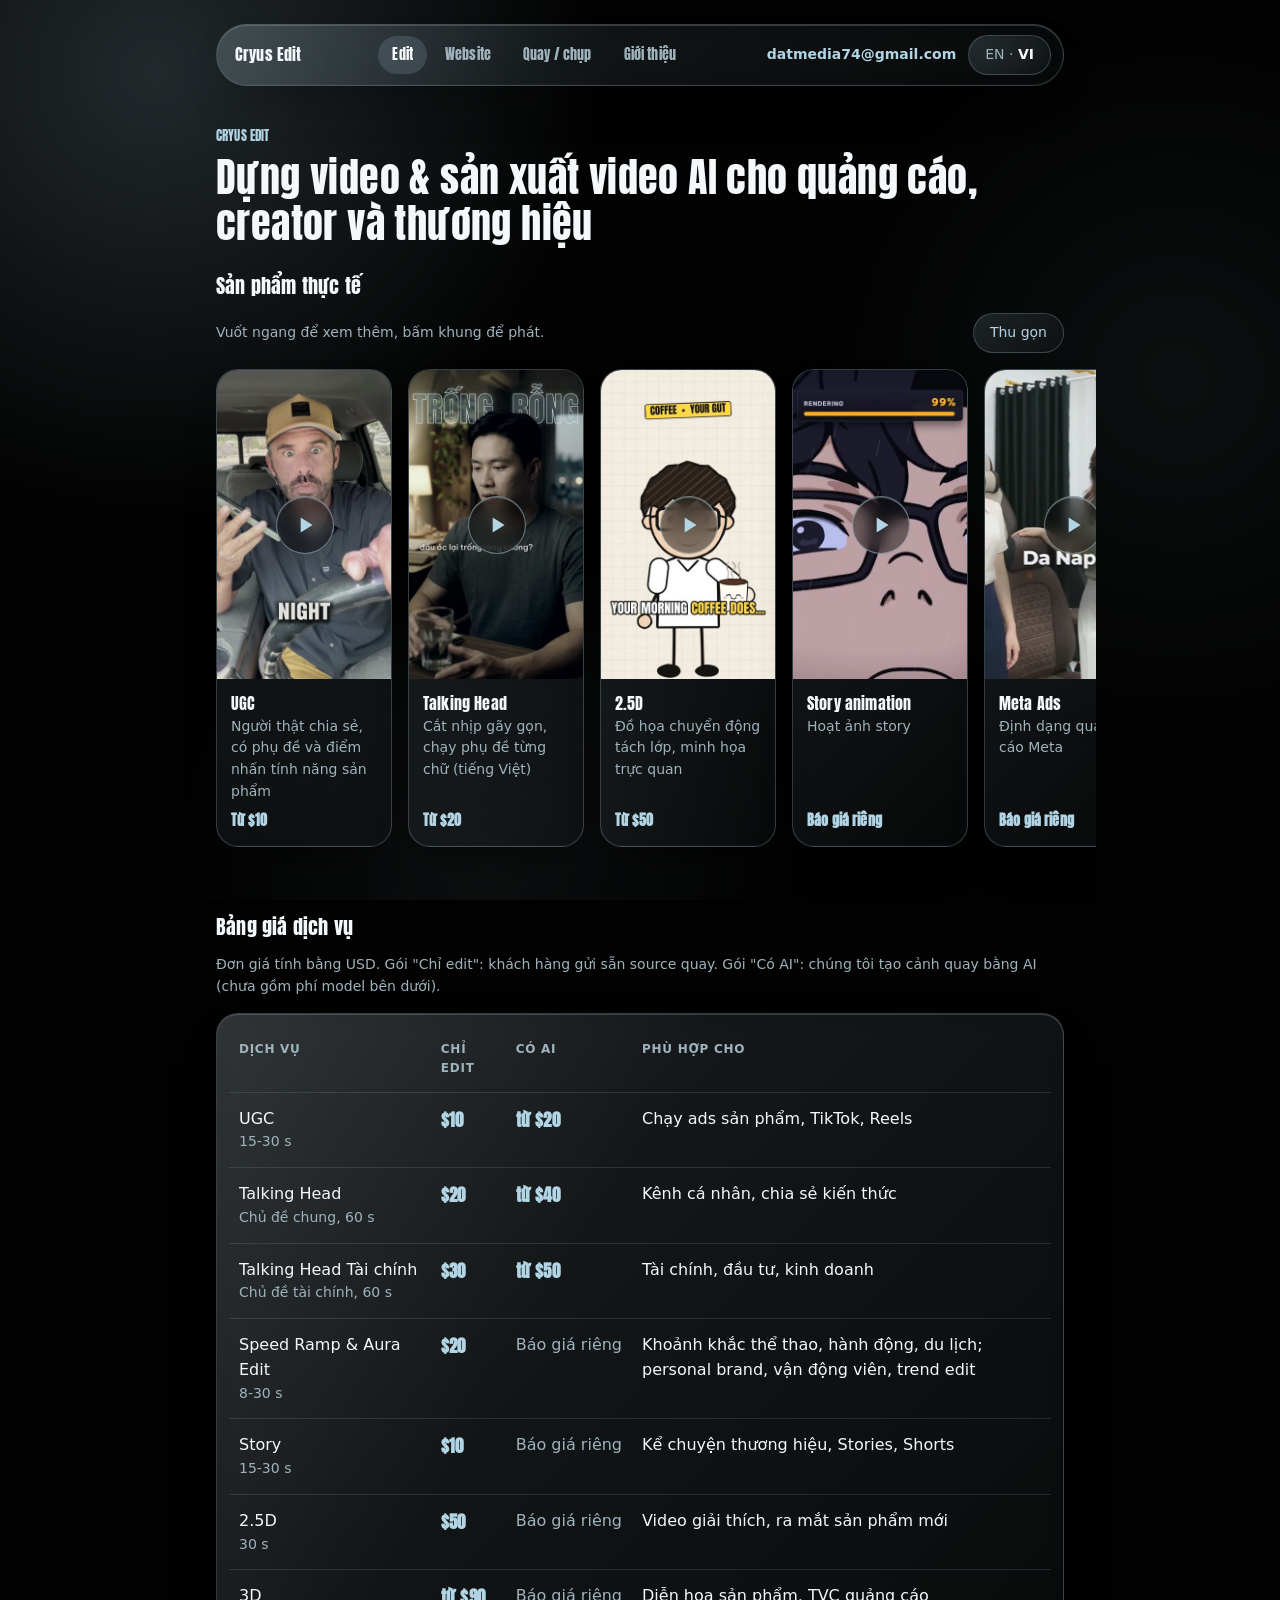
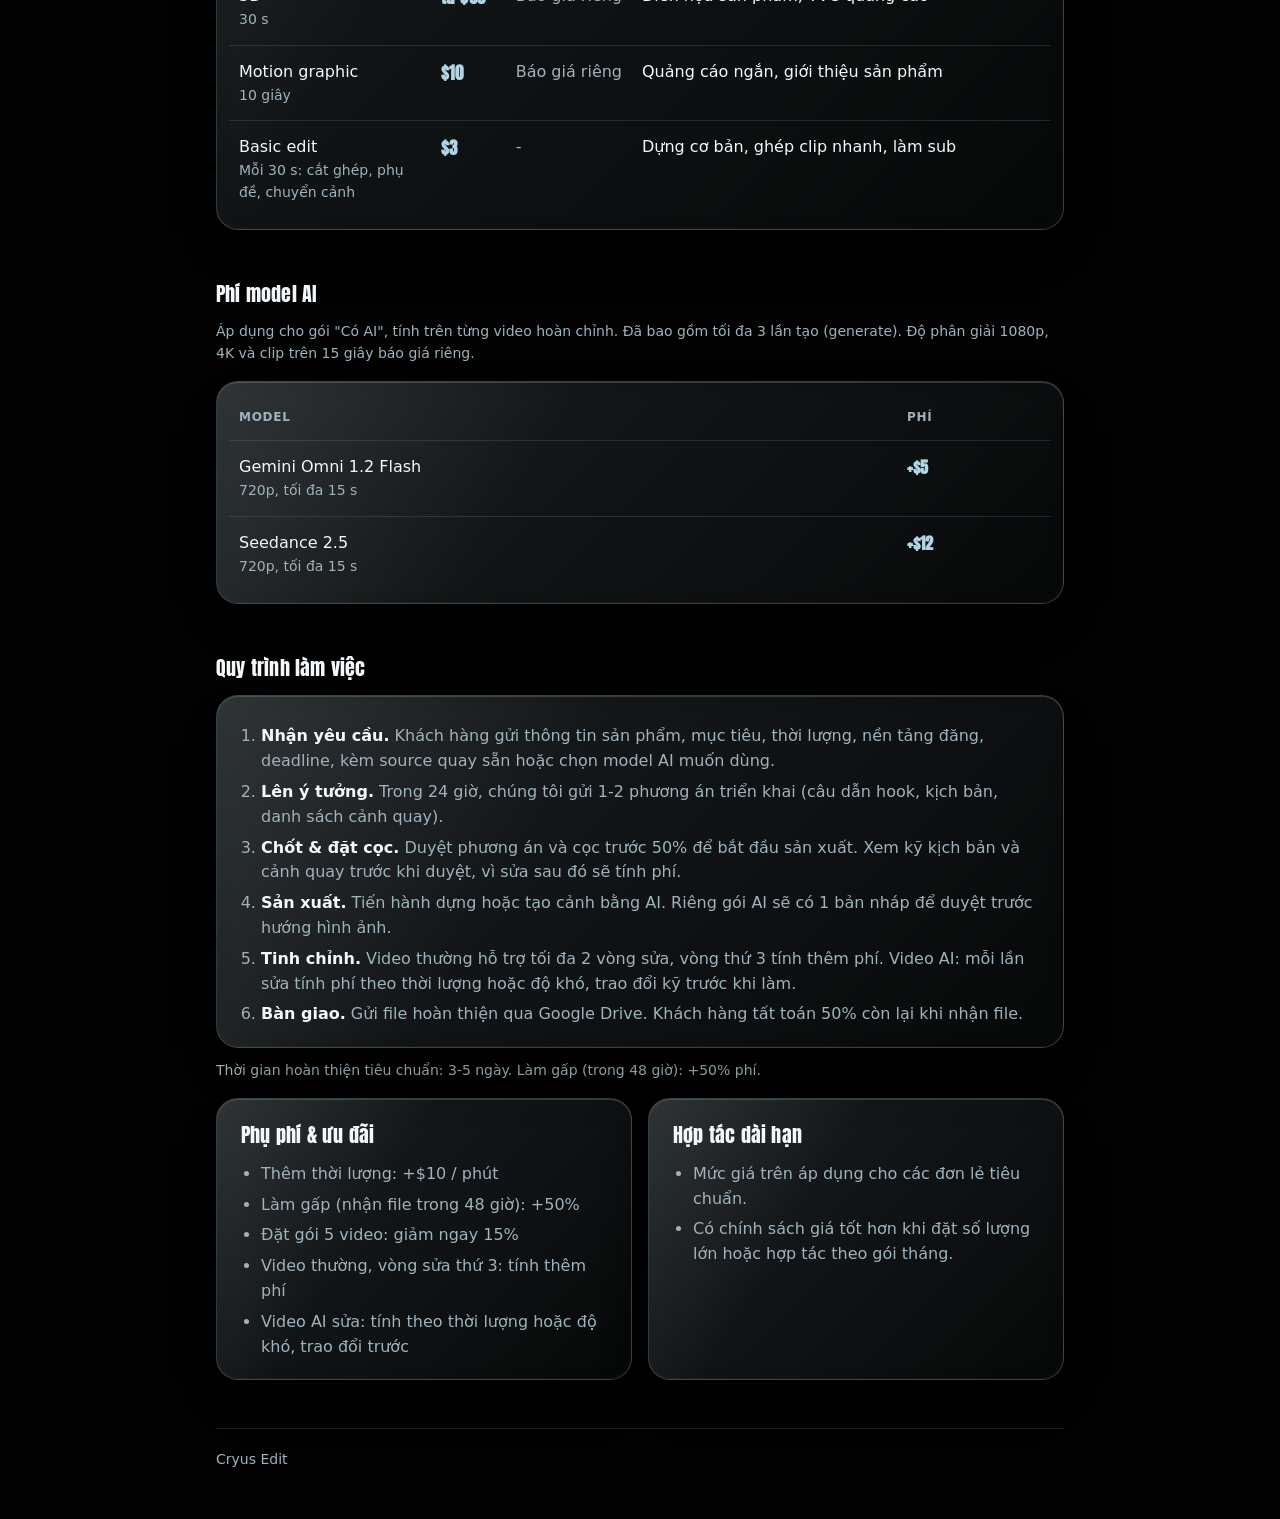
==== vi/index.html @ bf5ee1ae "Share styles and script between pages; drop dead CSS; return focus after the player closes; update R" ====
<!doctype html>
<html lang="vi">
<head>
<meta charset="utf-8">
<meta name="viewport" content="width=device-width, initial-scale=1">
<title>Cryus Edit</title>
<meta name="description" content="Dịch vụ edit video, website và quay/chụp: mẫu, bảng giá (USD) và quy trình.">
<meta property="og:title" content="Cryus Edit">
<meta property="og:description" content="Dịch vụ edit video, website và quay/chụp: mẫu, bảng giá (USD) và quy trình.">
<meta property="og:type" content="website">
<meta property="og:locale" content="vi_VN">
<meta property="og:url" content="https://cyrus5x89.github.io/store-cryus.click/vi/">
<meta property="og:image" content="https://cyrus5x89.github.io/store-cryus.click/images/og-preview.jpg">
<meta property="og:image:width" content="1200">
<meta property="og:image:height" content="630">
<meta name="twitter:card" content="summary_large_image">
<link rel="preconnect" href="https://fonts.googleapis.com">
<link rel="preconnect" href="https://fonts.gstatic.com" crossorigin>
<link href="https://fonts.googleapis.com/css2?family=Anton&display=swap" rel="stylesheet">
<link rel="stylesheet" href="../site.css">
</head>
<body>
<main>
  <div class="glass topbar">
    <a class="brand" href="#edit">Cryus Edit</a>
    <nav class="nav" aria-label="Dịch vụ">
      <a href="#edit" class="current">Edit</a>
      <a href="#website">Website</a>
      <a href="#shoot">Quay / chụp</a>
      <a href="#about">Giới thiệu</a>
    </nav>
    <div class="tools">
      <a class="mail" href="mailto:datmedia74@gmail.com">datmedia74@gmail.com</a>
      <nav class="lang" aria-label="Ngôn ngữ"><a href="../">EN</a> · <strong>VI</strong></nav>
    </div>
  </div>

  <header>
    <p class="eyebrow">Cryus Edit</p>
    <h1>Dựng video &amp; sản xuất video AI cho quảng cáo, creator và thương hiệu</h1>
  </header>

  <section id="edit" class="page active">
    <h2>Sản phẩm thực tế</h2>
    <div class="samples-bar">
      <p class="note">Vuốt ngang để xem thêm, bấm khung để phát.</p>
      <button class="toggle" type="button" aria-expanded="true" aria-controls="samples" data-show="Mở rộng" data-hide="Thu gọn">Thu gọn</button>
    </div>
    <div id="samples" class="demos">
      <figure class="glass">
        <div class="frame lite" data-id="1p9pjjGPeXxyqA8S3aKXoraft8uNAAS96" role="button" tabindex="0" aria-label="Xem mẫu UGC" style="--poster: url(../posters/ugc.jpg)"></div>
        <figcaption><strong>UGC</strong><span>Người thật chia sẻ, có phụ đề và điểm nhấn tính năng sản phẩm</span><em>Từ $10</em></figcaption>
      </figure>
      <figure class="glass">
        <div class="frame lite" data-id="1J3FIUL8aNveXHi1twIa9HFQ4Rhoi6mRR" role="button" tabindex="0" aria-label="Xem mẫu Talking Head" style="--poster: url(../posters/talking-head.jpg)"></div>
        <figcaption><strong>Talking Head</strong><span>Cắt nhịp gãy gọn, chạy phụ đề từng chữ (tiếng Việt)</span><em>Từ $20</em></figcaption>
      </figure>
      <figure class="glass">
        <div class="frame lite" data-id="1OXOwCn41_zzfOne5k1NEwhC5j-mdf4Fe" role="button" tabindex="0" aria-label="Xem mẫu 2.5D" style="--poster: url(../posters/2-5d.jpg)"></div>
        <figcaption><strong>2.5D</strong><span>Đồ họa chuyển động tách lớp, minh họa trực quan</span><em>Từ $50</em></figcaption>
      </figure>
      <figure class="glass">
        <a class="frame lite" href="https://drive.google.com/file/d/1ZDlUkHjY2deSe7CjZ_yTsZkhxEV7LFqw/view" target="_blank" rel="noopener" aria-label="Mở story animation trên Google Drive" style="--poster: url(../posters/story-animation.jpg); --fit: contain"></a>
        <figcaption><strong>Story animation</strong><span>Hoạt ảnh story</span><em>Báo giá riêng</em></figcaption>
      </figure>
      <figure class="glass">
        <div class="frame lite" data-id="1ChYAYzRmGsgafRvuCCMm8z8-V-Dq0fQ4" role="button" tabindex="0" aria-label="Xem mẫu Meta Ads" style="--poster: url(../posters/meta-ads.jpg)"></div>
        <figcaption><strong>Meta Ads</strong><span>Định dạng quảng cáo Meta</span><em>Báo giá riêng</em></figcaption>
      </figure>
      <figure class="glass">
        <div class="frame lite" data-id="1Dmc73qUovKvxWZnsee2c2e-Tgw_4gIPB" role="button" tabindex="0" aria-label="Xem mẫu TikTok Ads" style="--poster: url(../posters/tiktok-ads.jpg)"></div>
        <figcaption><strong>TikTok Ads</strong><span>Định dạng quảng cáo TikTok</span><em>Báo giá riêng</em></figcaption>
      </figure>
      <figure class="glass">
        <div class="frame lite" data-id="1_vcpfGdxhUAM4mWTvZEfxN376J46DKhQ" role="button" tabindex="0" aria-label="Xem mẫu Video AI" style="--poster: url(../posters/video-ai.jpg)"></div>
        <figcaption><strong>Video AI</strong><span>Video do AI tạo</span><em>Báo giá riêng</em></figcaption>
      </figure>
      <figure class="glass">
        <div class="frame lite" data-id="1BuWizvljoYq9TpTMN3lXQ958Pi2RWB16" role="button" tabindex="0" aria-label="Xem mẫu ASRM" style="--poster: url(../posters/asrm.jpg)"></div>
        <figcaption><strong>ASRM</strong><span>Video mẫu</span><em>Báo giá riêng</em></figcaption>
      </figure>
      <figure class="glass">
        <div class="frame lite" data-id="1CV-J16uWAyp7_Tw1kbD-FGR_nJsXSlUb" role="button" tabindex="0" aria-label="Xem mẫu UGC quốc tế" style="--poster: url(../posters/ugc-international.jpg)"></div>
        <figcaption><strong>UGC quốc tế</strong><span>Creator nói tiếng Anh</span><em>Báo giá riêng</em></figcaption>
      </figure>
    </div>

    <h2>Bảng giá dịch vụ</h2>
    <p class="note">Đơn giá tính bằng USD. Gói "Chỉ edit": khách hàng gửi sẵn source quay. Gói "Có AI": chúng tôi tạo cảnh quay bằng AI (chưa gồm phí model bên dưới).</p>
    <div class="glass table-wrap">
      <table>
        <thead>
          <tr><th>Dịch vụ</th><th>Chỉ edit</th><th>Có AI</th><th>Phù hợp cho</th></tr>
        </thead>
        <tbody>
          <tr><td>UGC<small>15-30 s</small></td><td class="price">$10</td><td class="price">từ $20</td><td>Chạy ads sản phẩm, TikTok, Reels</td></tr>
          <tr><td>Talking Head<small>Chủ đề chung, 60 s</small></td><td class="price">$20</td><td class="price">từ $40</td><td>Kênh cá nhân, chia sẻ kiến thức</td></tr>
          <tr><td>Talking Head Tài chính<small>Chủ đề tài chính, 60 s</small></td><td class="price">$30</td><td class="price">từ $50</td><td>Tài chính, đầu tư, kinh doanh</td></tr>
          <tr><td>Speed Ramp &amp; Aura Edit<small>8-30 s</small></td><td class="price">$20</td><td class="na">Báo giá riêng</td><td>Khoảnh khắc thể thao, hành động, du lịch; personal brand, vận động viên, trend edit</td></tr>
          <tr><td>Story<small>15-30 s</small></td><td class="price">$10</td><td class="na">Báo giá riêng</td><td>Kể chuyện thương hiệu, Stories, Shorts</td></tr>
          <tr><td>2.5D<small>30 s</small></td><td class="price">$50</td><td class="na">Báo giá riêng</td><td>Video giải thích, ra mắt sản phẩm mới</td></tr>
          <tr><td>3D<small>30 s</small></td><td class="price">từ $90</td><td class="na">Báo giá riêng</td><td>Diễn họa sản phẩm, TVC quảng cáo</td></tr>
          <tr><td>Motion graphic<small>10 giây</small></td><td class="price">$10</td><td class="na">Báo giá riêng</td><td>Quảng cáo ngắn, giới thiệu sản phẩm</td></tr>
          <tr><td>Basic edit<small>Mỗi 30 s: cắt ghép, phụ đề, chuyển cảnh</small></td><td class="price">$3</td><td class="na">-</td><td>Dựng cơ bản, ghép clip nhanh, làm sub</td></tr>
        </tbody>
      </table>
    </div>

    <h2>Phí model AI</h2>
    <p class="note">Áp dụng cho gói "Có AI", tính trên từng video hoàn chỉnh. Đã bao gồm tối đa 3 lần tạo (generate). Độ phân giải 1080p, 4K và clip trên 15 giây báo giá riêng.</p>
    <div class="glass table-wrap">
      <table class="fee">
        <thead>
          <tr><th>Model</th><th>Phí</th></tr>
        </thead>
        <tbody>
          <tr><td>Gemini Omni 1.2 Flash<small>720p, tối đa 15 s</small></td><td class="price">+$5</td></tr>
          <tr><td>Seedance 2.5<small>720p, tối đa 15 s</small></td><td class="price">+$12</td></tr>
        </tbody>
      </table>
    </div>

    <h2>Quy trình làm việc</h2>
    <div class="glass panel">
      <ol>
        <li><strong>Nhận yêu cầu.</strong> Khách hàng gửi thông tin sản phẩm, mục tiêu, thời lượng, nền tảng đăng, deadline, kèm source quay sẵn hoặc chọn model AI muốn dùng.</li>
        <li><strong>Lên ý tưởng.</strong> Trong 24 giờ, chúng tôi gửi 1-2 phương án triển khai (câu dẫn hook, kịch bản, danh sách cảnh quay).</li>
        <li><strong>Chốt &amp; đặt cọc.</strong> Duyệt phương án và cọc trước 50% để bắt đầu sản xuất. Xem kỹ kịch bản và cảnh quay trước khi duyệt, vì sửa sau đó sẽ tính phí.</li>
        <li><strong>Sản xuất.</strong> Tiến hành dựng hoặc tạo cảnh bằng AI. Riêng gói AI sẽ có 1 bản nháp để duyệt trước hướng hình ảnh.</li>
        <li><strong>Tinh chỉnh.</strong> Video thường hỗ trợ tối đa 2 vòng sửa, vòng thứ 3 tính thêm phí. Video AI: mỗi lần sửa tính phí theo thời lượng hoặc độ khó, trao đổi kỹ trước khi làm.</li>
        <li><strong>Bàn giao.</strong> Gửi file hoàn thiện qua Google Drive. Khách hàng tất toán 50% còn lại khi nhận file.</li>
      </ol>
    </div>
    <p class="note" style="margin-top:12px">Thời gian hoàn thiện tiêu chuẩn: 3-5 ngày. Làm gấp (trong 48 giờ): +50% phí.</p>

    <div class="cols">
      <section class="glass panel">
        <h2>Phụ phí &amp; ưu đãi</h2>
        <ul>
          <li>Thêm thời lượng: +$10 / phút</li>
          <li>Làm gấp (nhận file trong 48 giờ): +50%</li>
          <li>Đặt gói 5 video: giảm ngay 15%</li>
          <li>Video thường, vòng sửa thứ 3: tính thêm phí</li>
          <li>Video AI sửa: tính theo thời lượng hoặc độ khó, trao đổi trước</li>
        </ul>
      </section>
      <section class="glass panel">
        <h2>Hợp tác dài hạn</h2>
        <ul>
          <li>Mức giá trên áp dụng cho các đơn lẻ tiêu chuẩn.</li>
          <li>Có chính sách giá tốt hơn khi đặt số lượng lớn hoặc hợp tác theo gói tháng.</li>
        </ul>
      </section>
    </div>
  </section>

  <section id="website" class="page">
    <h2>Website</h2>
    <div class="glass panel">
      <p class="soon"><strong>Sắp có.</strong> Chưa có mẫu để xem. Gửi email để trao đổi về nhu cầu website của bạn.</p>
    </div>
  </section>

  <section id="shoot" class="page">
    <h2>Quay / chụp</h2>
    <div class="glass panel">
      <p class="soon"><strong>Sắp có.</strong> Chưa có mẫu để xem. Gửi email để trao đổi về buổi quay hoặc chụp của bạn.</p>
    </div>
  </section>

  <section id="about" class="page">
    <h2>Giới thiệu</h2>
    <div class="glass panel">
      <p class="about-text">Tôi dựng video từ năm 2019, đi lên từ những dự án nhỏ lẻ. Sau 7 năm làm nghề, tôi rèn được cảm giác nhịp dựng: biết chỗ nào cần nhấn, chỗ nào nên chừa khoảng nghỉ.</p>
      <p class="about-text">Mỗi video ngắn tôi làm đều có mạch giữ người xem từ đầu đến cuối: mở bằng hook đủ mạnh, chọn góc máy và transition mượt, rồi dẫn tự nhiên tới CTA ở cuối clip.</p>
    </div>
  </section>

  <footer>Cryus Edit</footer>
</main>
<script src="../site.js"></script>
</body>
</html>
---- site.css ----
/* Theme: Onyx #020202 + Candy Blue #B2D5E5, liquid glass surfaces */
  :root {
    --grid: 48px;
    --display: "Anton", Impact, "Arial Narrow", sans-serif;
    --bg: #020202;
    --fg: #f4f8fa;
    --muted: #9fb3bd;
    --accent: #B2D5E5;
    --accent-text: #B2D5E5;
    --accent-ink: #020202;
    --surface: linear-gradient(135deg, rgba(178, 213, 229, .14), rgba(178, 213, 229, .03));
    --glass-border: rgba(178, 213, 229, .24);
    --line: rgba(178, 213, 229, .14);
    --glow: rgba(178, 213, 229, .34);
    --glow-soft: rgba(178, 213, 229, .12);
    --shadow: 0 24px 48px -24px rgba(0, 0, 0, .7);
    --sheen: rgba(255, 255, 255, .16);
  }

  * { box-sizing: border-box; }
  html { -webkit-text-size-adjust: 100%; }
  body { margin: 0; min-height: 100vh; background: var(--bg); color: var(--fg); font: 16px/1.55 system-ui, -apple-system, "Segoe UI", sans-serif; overflow-x: hidden; }
  body::before {
    content: ""; position: fixed; inset: 0; z-index: -1; pointer-events: none;
    background:
      radial-gradient(60vw 60vw at 12% 8%, var(--glow), transparent 60%),
      radial-gradient(50vw 50vw at 92% 42%, var(--glow-soft), transparent 62%),
      radial-gradient(44vw 44vw at 38% 96%, var(--glow-soft), transparent 62%);
    opacity: .55;
  }
  main { max-width: 880px; margin: 0 auto; padding: 24px 16px var(--grid); }

  /* One service per page: JS shows the section matching the menu hash */
  .page { display: none; }
  .page.active { display: block; }

  /* Liquid glass surface */
  .glass {
    position: relative; isolation: isolate;
    background: var(--surface);
    backdrop-filter: blur(22px) saturate(170%);
    -webkit-backdrop-filter: blur(22px) saturate(170%);
    border: 1px solid var(--glass-border);
    border-radius: 22px;
    box-shadow: inset 0 1px 0 var(--sheen), inset 0 -1px 0 rgba(255, 255, 255, .03), var(--shadow);
    overflow: hidden;
  }
  .glass::before {
    content: ""; position: absolute; inset: 0; z-index: -1; border-radius: inherit; pointer-events: none;
    background: linear-gradient(120deg, var(--sheen), transparent 38%);
    opacity: .6;
  }

  /* Top menu */
  .topbar { position: sticky; top: 12px; z-index: 20; display: flex; flex-wrap: wrap; align-items: center; justify-content: space-between; gap: 10px 16px; padding: 10px 12px 10px 18px; margin: 0 0 40px; border-radius: 999px; }
  .brand { font-weight: 700; letter-spacing: -.01em; color: var(--fg); text-decoration: none; }
  .nav { display: flex; flex-wrap: wrap; gap: 4px; }
  .nav a { color: var(--muted); text-decoration: none; font-size: 14px; padding: 8px 14px; border-radius: 999px; transition: background .2s ease, color .2s ease; }
  .nav a:hover, .nav a:focus-visible, .nav a.current { color: var(--fg); background: rgba(178, 213, 229, .16); }
  .tools { display: flex; align-items: center; gap: 12px; }
  .mail { font-size: 14px; color: var(--accent-text); text-decoration: none; font-weight: 600; }
  .lang { display: inline-block; font-size: 14px; color: var(--muted); padding: 8px 16px; border: 1px solid var(--glass-border); border-radius: 999px; background: var(--surface); backdrop-filter: blur(14px); -webkit-backdrop-filter: blur(14px); }
  .lang a { color: var(--muted); text-decoration: none; }
  .lang strong { color: var(--fg); }
  .eyebrow { margin: 0 0 8px; color: var(--accent-text); font-size: 13px; font-weight: 600; letter-spacing: .08em; text-transform: uppercase; }
  h1 { font-size: clamp(28px, 5vw, 40px); line-height: 1.15; margin: 0 0 12px; letter-spacing: -.01em; }
  h2 { font-size: 20px; margin: var(--grid) 0 12px; }
  .page > h2:first-child { margin-top: 24px; }
  .lead { color: var(--muted); margin: 0; max-width: 60ch; }
  .note { color: var(--muted); font-size: 14px; margin: 0 0 16px; }
  a { color: var(--accent-text); }
  h1, h2, .brand, .nav a, .eyebrow, td.price, figcaption strong, figcaption em { font-family: var(--display); font-weight: 400; letter-spacing: .01em; }

  /* Samples: a sideways strip that scrolls with touch on phones and two-finger trackpad on macOS */
  .demos { display: flex; gap: 16px; overflow-x: auto; scroll-snap-type: x mandatory; overscroll-behavior-x: contain; -webkit-overflow-scrolling: touch; scrollbar-width: none; margin: -12px -32px -40px; padding: 16px 32px 56px; scroll-padding-inline: 32px; }
  .demos > figure { flex: 0 0 176px; scroll-snap-align: start; backdrop-filter: none; -webkit-backdrop-filter: none; }
  .demos::-webkit-scrollbar { display: none; }
  .samples-bar { display: flex; flex-wrap: wrap; align-items: center; justify-content: space-between; gap: 8px 12px; margin: 0 0 12px; }
  .samples-bar .note { margin: 0; }
  .toggle { font: inherit; font-size: 14px; color: var(--accent-text); background: var(--surface); border: 1px solid var(--glass-border); border-radius: 999px; padding: 8px 16px; cursor: pointer; backdrop-filter: blur(14px); -webkit-backdrop-filter: blur(14px); }
  .toggle:hover, .toggle:focus-visible { border-color: var(--accent); }
  [hidden] { display: none !important; }
  figure { margin: 0; display: flex; flex-direction: column; transition: transform .25s ease; }
  @media (hover: hover) { figure:hover { transform: translateY(-3px); } }
  .frame { position: relative; aspect-ratio: 9 / 16; background: #000; }
  .frame.lite { cursor: pointer; background: #000 var(--poster) center / var(--fit, cover) no-repeat; }
  .frame.lite::after {
    content: ""; position: absolute; left: 50%; top: 50%; width: 56px; height: 56px; margin: -28px 0 0 -28px;
    border-radius: 50%; background: rgba(2, 2, 2, .42) url("data:image/svg+xml,%3Csvg xmlns='http://www.w3.org/2000/svg' viewBox='0 0 24 24'%3E%3Cpath fill='%23B2D5E5' d='M8 5v14l11-7z'/%3E%3C/svg%3E") no-repeat center / 26px;
    border: 1px solid rgba(178, 213, 229, .5); box-shadow: inset 0 1px 0 rgba(255, 255, 255, .25);
    backdrop-filter: blur(8px); -webkit-backdrop-filter: blur(8px);
  }
  .frame.lite:hover::after, .frame.lite:focus-visible::after { background-color: rgba(2, 2, 2, .65); }
  .lightbox { position: fixed; inset: 0; z-index: 50; display: grid; place-items: center; padding: 16px; background: rgba(2, 2, 2, .9); }
  .lightbox-frame { position: relative; height: min(82vh, (100vw - 32px) * 16 / 9); aspect-ratio: 9 / 16; background: #000; border-radius: 18px; overflow: hidden; }
  .lightbox-frame iframe { position: absolute; inset: 0; width: 100%; height: 100%; border: 0; }
  .lightbox-close { position: absolute; top: 16px; right: 16px; width: 44px; height: 44px; border-radius: 50%; border: 1px solid var(--glass-border); background: var(--surface); color: var(--fg); font: inherit; font-size: 26px; line-height: 1; cursor: pointer; }
  figcaption { flex: 1; display: flex; flex-direction: column; padding: 12px 14px 14px; }
  figcaption strong { display: block; font-size: 16px; }
  figcaption span { display: block; color: var(--muted); font-size: 14px; }
  figcaption em { margin-top: auto; padding-top: 8px; font-style: normal; font-weight: 600; font-size: 14px; color: var(--accent-text); }

  .table-wrap { padding: 12px; overflow-x: auto; scrollbar-width: none; }
  .table-wrap::-webkit-scrollbar { display: none; }
  table { width: 100%; border-collapse: collapse; }
  th, td { text-align: left; padding: 14px 10px; border-bottom: 1px solid var(--line); vertical-align: top; }
  tr:last-child td { border-bottom: 0; }
  th { font-size: 12px; text-transform: uppercase; letter-spacing: .06em; color: var(--muted); font-weight: 600; }
  td.price { white-space: nowrap; font-weight: 700; font-size: 17px; color: var(--accent-text); }
  td small { display: block; color: var(--muted); font-weight: 400; font-size: 14px; }
  td.na { color: var(--muted); white-space: nowrap; }
  tr:hover td { background: rgba(178, 213, 229, .06); }
  .fee { width: 100%; }
  .fee td.price { font-size: 16px; }

  .panel { padding: 20px 24px; }
  ol, ul { padding-left: 20px; color: var(--muted); margin: 8px 0 0; }
  li + li { margin-top: 6px; }
  li strong { color: var(--fg); }
  .cols { display: grid; grid-template-columns: 1fr 1fr; gap: 16px; margin-top: 16px; }
  .cols .panel h2 { margin-top: 0; }
  .soon { margin: 0; color: var(--muted); }
  .about-text { margin: 0 0 14px; color: var(--fg); }
  .about-text:last-child { margin-bottom: 0; }
  footer { margin-top: var(--grid); padding-top: 20px; border-top: 1px solid var(--line); color: var(--muted); font-size: 14px; }

  @media (prefers-reduced-motion: reduce) { figure, .nav a { transition: none; } }
  @media (max-width: 560px) {
    main { padding: 16px 16px 32px; }
    .topbar { position: static; border-radius: 22px; padding: 12px 14px; }
    .tools { display: contents; }
    .lang { order: 1; }
    .nav { order: 2; width: 100%; justify-content: space-between; }
    .mail { order: 3; width: 100%; text-align: center; }
    .nav a { padding: 8px 12px; }
    table:not(.fee) { min-width: 520px; }
    .cols { grid-template-columns: 1fr; }
    .demos { gap: 12px; margin: -12px -16px -40px; padding: 16px 16px 56px; scroll-padding-inline: 16px; }
    .demos > figure { flex-basis: 62vw; max-width: 220px; }
    .panel { padding: 16px 16px; }
    .table-wrap { padding: 8px; }
  }
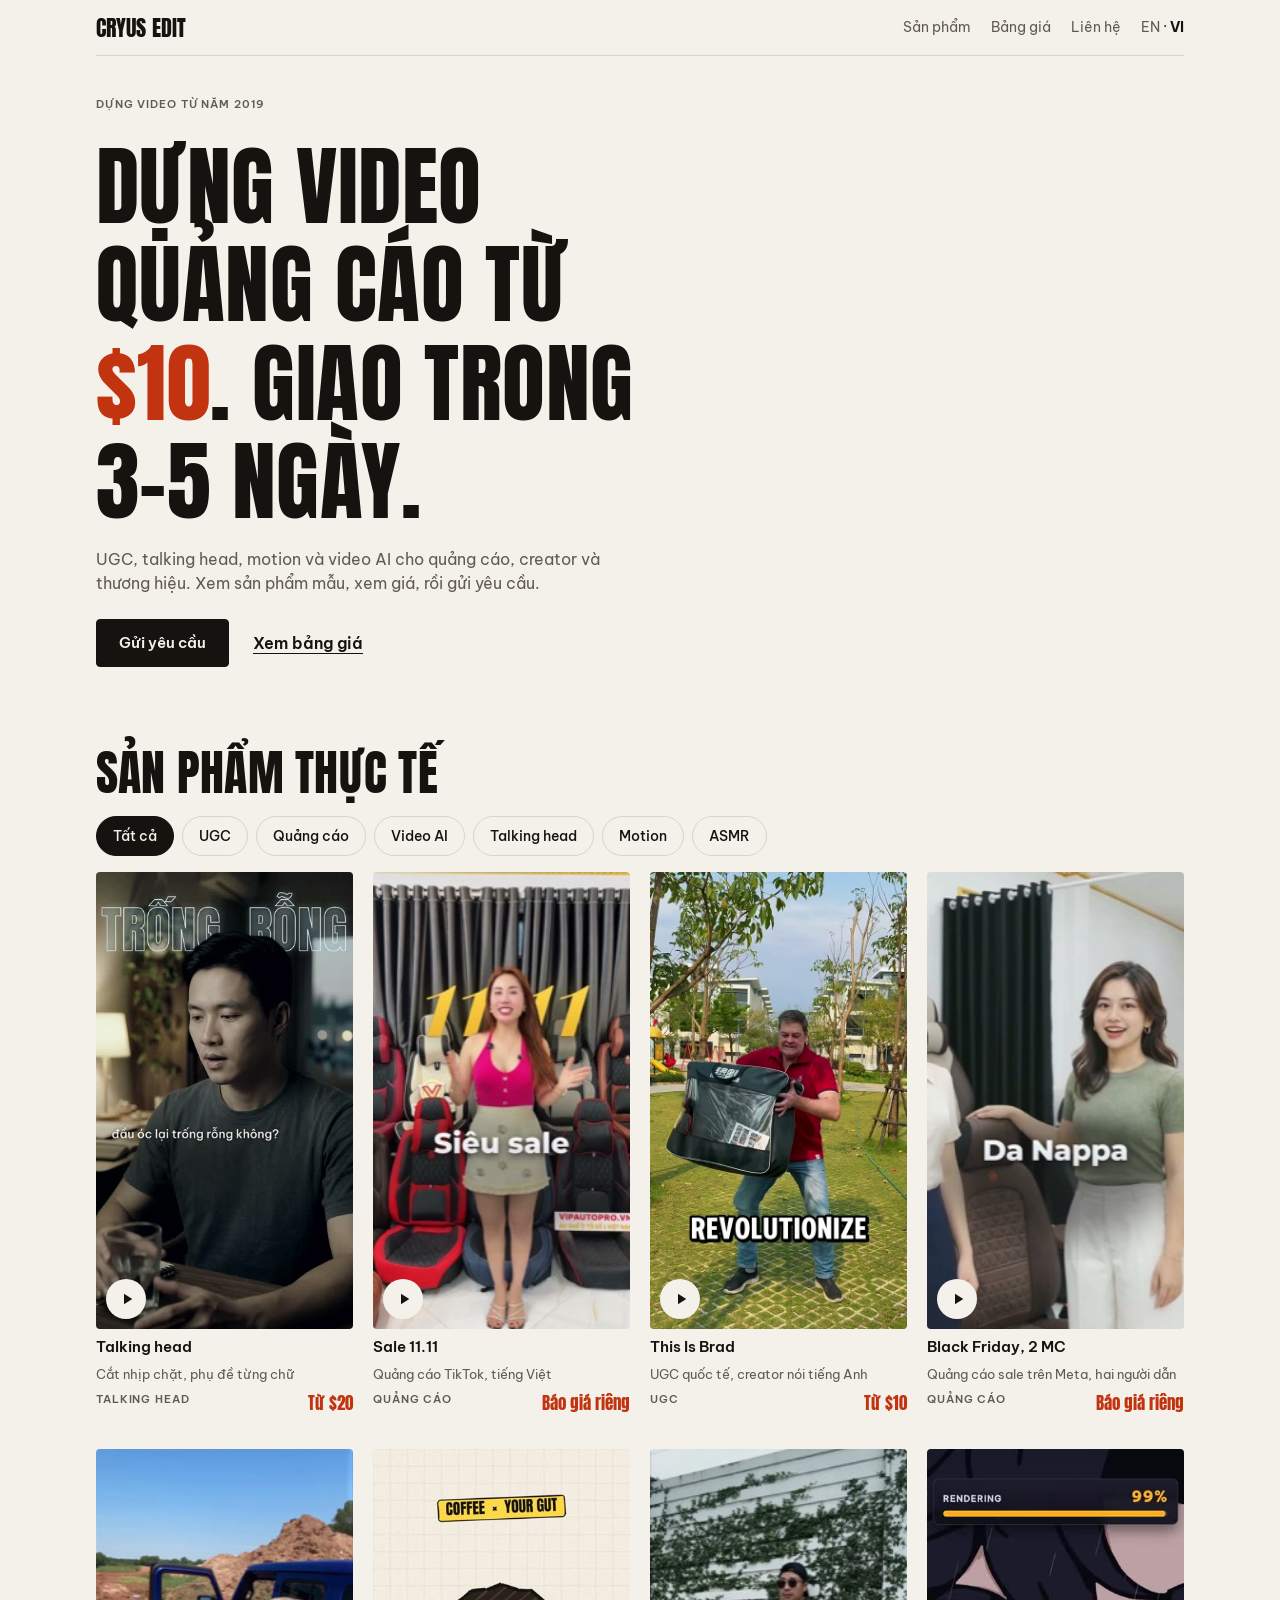
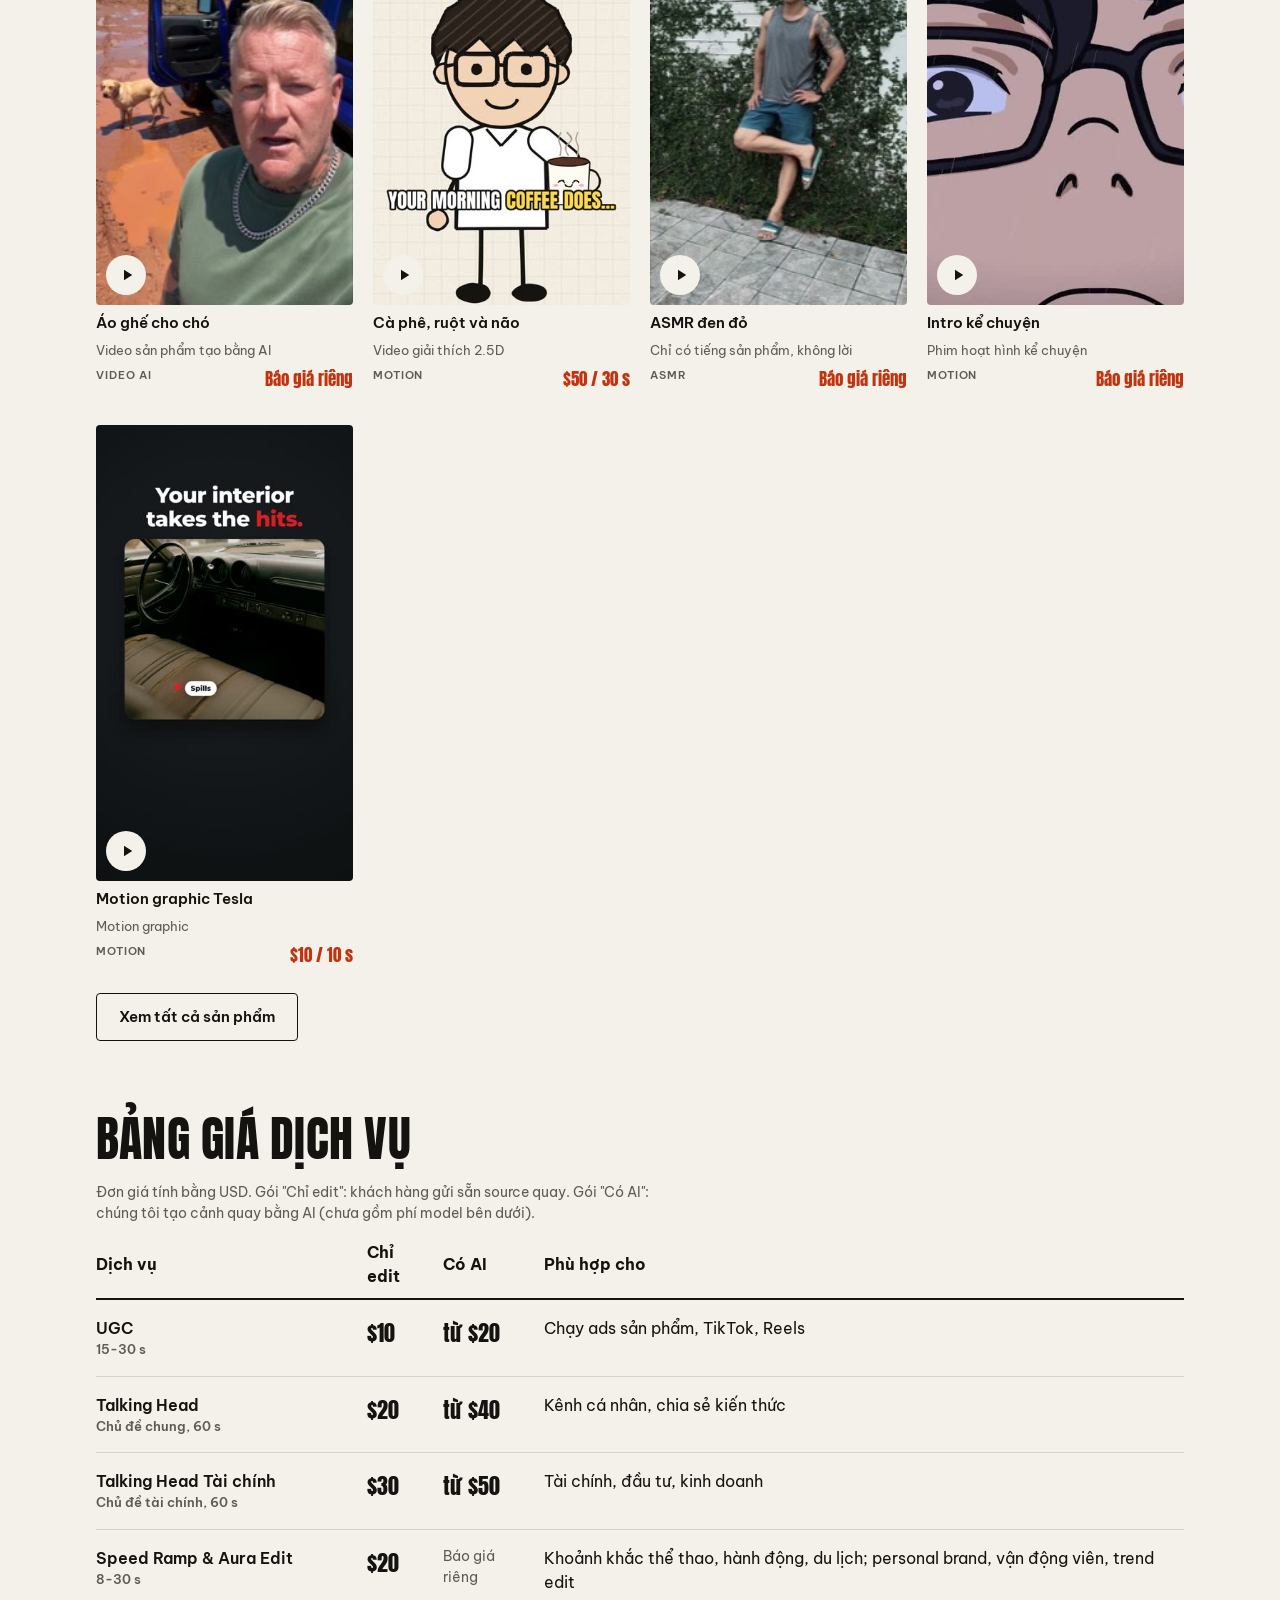
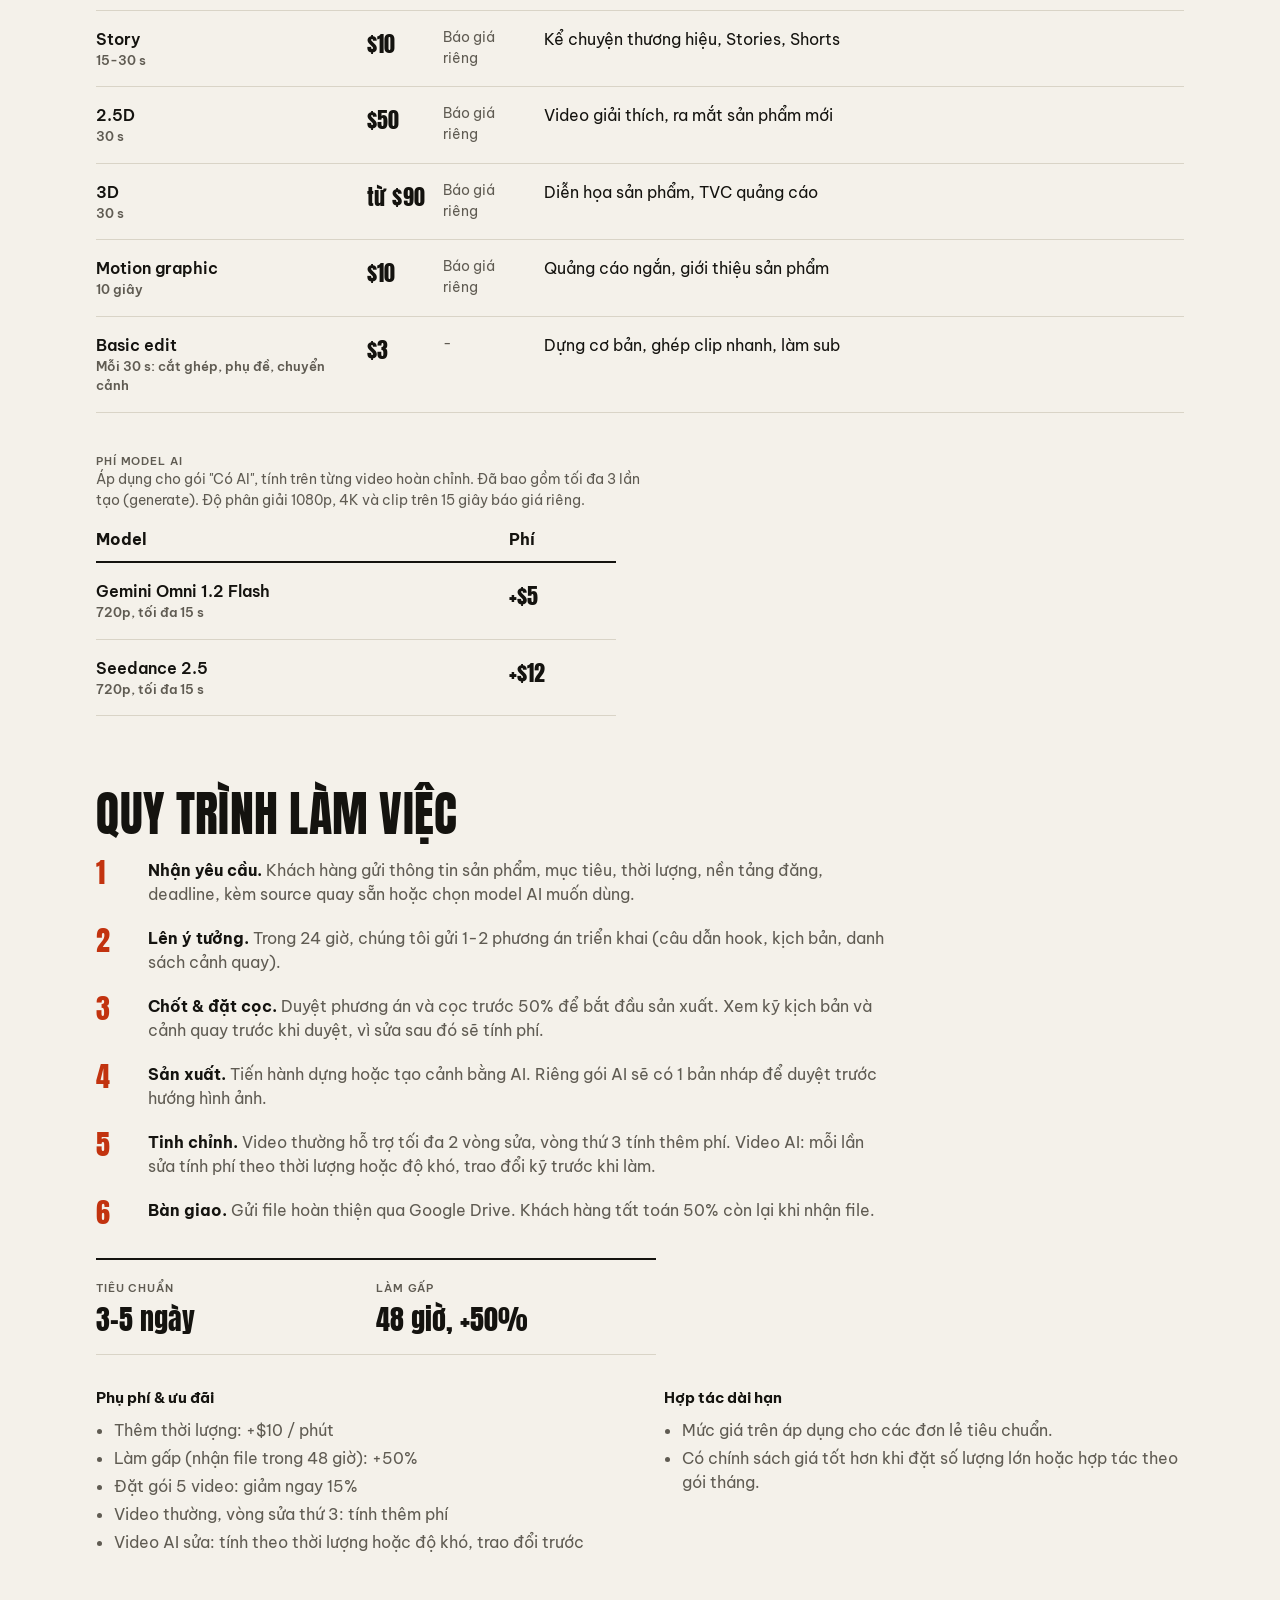
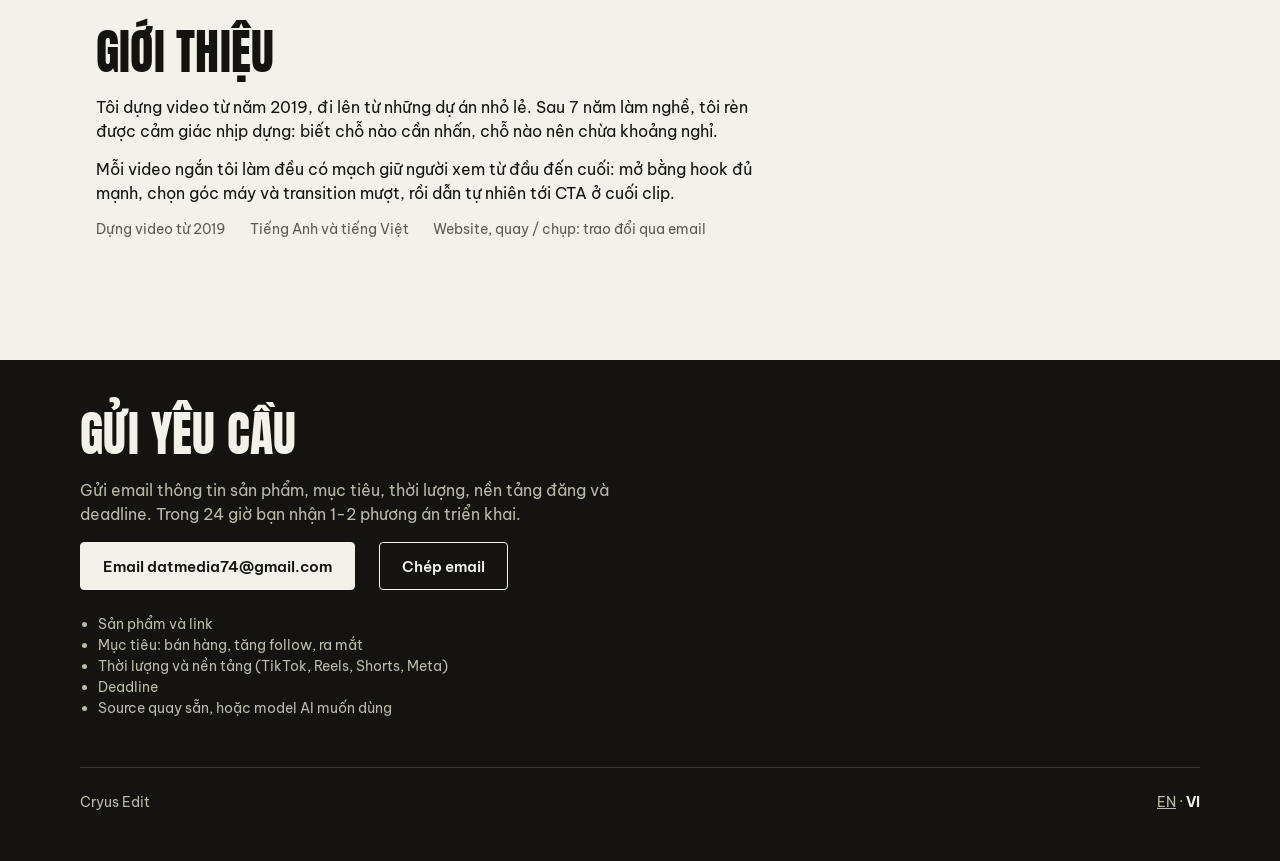
==== commit 0e2f09d9: "Redesign as a light rate card: price-first hero, filterable 9:16 sample grid from samples.json, stac" ====
--- a/vi/index.html
+++ b/vi/index.html
@@ -3,139 +3,150 @@
 <head>
 <meta charset="utf-8">
 <meta name="viewport" content="width=device-width, initial-scale=1">
-<title>Cryus Edit</title>
-<meta name="description" content="Dịch vụ edit video, website và quay/chụp: mẫu, bảng giá (USD) và quy trình.">
+<title>Cryus Edit: dựng video ngắn</title>
+<meta name="description" content="Dựng video quảng cáo, UGC, talking head và video AI. Sản phẩm mẫu, bảng giá (USD) và quy trình làm việc.">
 <meta property="og:title" content="Cryus Edit">
-<meta property="og:description" content="Dịch vụ edit video, website và quay/chụp: mẫu, bảng giá (USD) và quy trình.">
+<meta property="og:description" content="Dựng video quảng cáo từ $10. Sản phẩm mẫu, bảng giá (USD) và quy trình làm việc.">
 <meta property="og:type" content="website">
-<meta property="og:locale" content="vi_VN">
 <meta property="og:url" content="https://cyrus5x89.github.io/store-cryus.click/vi/">
 <meta property="og:image" content="https://cyrus5x89.github.io/store-cryus.click/images/og-preview.jpg">
 <meta property="og:image:width" content="1200">
 <meta property="og:image:height" content="630">
 <meta name="twitter:card" content="summary_large_image">
+<link rel="alternate" hreflang="en" href="https://cyrus5x89.github.io/store-cryus.click/">
+<link rel="alternate" hreflang="vi" href="https://cyrus5x89.github.io/store-cryus.click/vi/">
 <link rel="preconnect" href="https://fonts.googleapis.com">
 <link rel="preconnect" href="https://fonts.gstatic.com" crossorigin>
-<link href="https://fonts.googleapis.com/css2?family=Anton&display=swap" rel="stylesheet">
+<link href="https://fonts.googleapis.com/css2?family=Anton&family=Be+Vietnam+Pro:wght@400;500;600&display=swap" rel="stylesheet">
 <link rel="stylesheet" href="../site.css">
 </head>
 <body>
 <main>
-  <div class="glass topbar">
-    <a class="brand" href="#edit">Cryus Edit</a>
-    <nav class="nav" aria-label="Dịch vụ">
-      <a href="#edit" class="current">Edit</a>
-      <a href="#website">Website</a>
-      <a href="#shoot">Quay / chụp</a>
-      <a href="#about">Giới thiệu</a>
+  <div class="topbar">
+    <a class="brand" href="#top">Cryus Edit</a>
+    <nav class="topnav" aria-label="Trang">
+      <a class="jump" href="#samples-title">Sản phẩm</a>
+      <a class="jump" href="#prices">Bảng giá</a>
+      <a class="jump" href="#contact">Liên hệ</a>
+      <span class="lang"><a href="../" hreflang="en">EN</a> · <strong>VI</strong></span>
     </nav>
-    <div class="tools">
-      <a class="mail" href="mailto:datmedia74@gmail.com">datmedia74@gmail.com</a>
-      <nav class="lang" aria-label="Ngôn ngữ"><a href="../">EN</a> · <strong>VI</strong></nav>
-    </div>
   </div>
 
-  <header>
-    <p class="eyebrow">Cryus Edit</p>
-    <h1>Dựng video &amp; sản xuất video AI cho quảng cáo, creator và thương hiệu</h1>
+  <header class="hero" id="top">
+    <p class="caps">Dựng video từ năm 2019</p>
+    <h1>Dựng video quảng cáo từ <em>$10</em>. Giao trong 3-5 ngày.</h1>
+    <p>UGC, talking head, motion và video AI cho quảng cáo, creator và thương hiệu. Xem sản phẩm mẫu, xem giá, rồi gửi yêu cầu.</p>
+    <div class="actions">
+      <a class="btn" href="#contact">Gửi yêu cầu</a>
+      <a class="link" href="#prices">Xem bảng giá</a>
+    </div>
   </header>
 
-  <section id="edit" class="page active">
-    <h2>Sản phẩm thực tế</h2>
-    <div class="samples-bar">
-      <p class="note">Vuốt ngang để xem thêm, bấm khung để phát.</p>
-      <button class="toggle" type="button" aria-expanded="true" aria-controls="samples" data-show="Mở rộng" data-hide="Thu gọn">Thu gọn</button>
+  <section aria-labelledby="samples-title">
+    <h2 id="samples-title">Sản phẩm thực tế</h2>
+    <div class="chips" role="group" aria-label="Lọc sản phẩm mẫu">
+      <button class="chip" type="button" data-cat="all" aria-pressed="true">Tất cả</button>
+      <button class="chip" type="button" data-cat="ugc" aria-pressed="false">UGC</button>
+      <button class="chip" type="button" data-cat="ads" aria-pressed="false">Quảng cáo</button>
+      <button class="chip" type="button" data-cat="ai" aria-pressed="false">Video AI</button>
+      <button class="chip" type="button" data-cat="talking" aria-pressed="false">Talking head</button>
+      <button class="chip" type="button" data-cat="motion" aria-pressed="false">Motion</button>
+      <button class="chip" type="button" data-cat="asmr" aria-pressed="false">ASMR</button>
     </div>
-    <div id="samples" class="demos">
-      <figure class="glass">
-        <div class="frame lite" data-id="1p9pjjGPeXxyqA8S3aKXoraft8uNAAS96" role="button" tabindex="0" aria-label="Xem mẫu UGC" style="--poster: url(../posters/ugc.jpg)"></div>
-        <figcaption><strong>UGC</strong><span>Người thật chia sẻ, có phụ đề và điểm nhấn tính năng sản phẩm</span><em>Từ $10</em></figcaption>
-      </figure>
-      <figure class="glass">
-        <div class="frame lite" data-id="1J3FIUL8aNveXHi1twIa9HFQ4Rhoi6mRR" role="button" tabindex="0" aria-label="Xem mẫu Talking Head" style="--poster: url(../posters/talking-head.jpg)"></div>
-        <figcaption><strong>Talking Head</strong><span>Cắt nhịp gãy gọn, chạy phụ đề từng chữ (tiếng Việt)</span><em>Từ $20</em></figcaption>
-      </figure>
-      <figure class="glass">
-        <div class="frame lite" data-id="1OXOwCn41_zzfOne5k1NEwhC5j-mdf4Fe" role="button" tabindex="0" aria-label="Xem mẫu 2.5D" style="--poster: url(../posters/2-5d.jpg)"></div>
-        <figcaption><strong>2.5D</strong><span>Đồ họa chuyển động tách lớp, minh họa trực quan</span><em>Từ $50</em></figcaption>
-      </figure>
-      <figure class="glass">
-        <a class="frame lite" href="https://drive.google.com/file/d/1ZDlUkHjY2deSe7CjZ_yTsZkhxEV7LFqw/view" target="_blank" rel="noopener" aria-label="Mở story animation trên Google Drive" style="--poster: url(../posters/story-animation.jpg); --fit: contain"></a>
-        <figcaption><strong>Story animation</strong><span>Hoạt ảnh story</span><em>Báo giá riêng</em></figcaption>
-      </figure>
-      <figure class="glass">
-        <div class="frame lite" data-id="1ChYAYzRmGsgafRvuCCMm8z8-V-Dq0fQ4" role="button" tabindex="0" aria-label="Xem mẫu Meta Ads" style="--poster: url(../posters/meta-ads.jpg)"></div>
-        <figcaption><strong>Meta Ads</strong><span>Định dạng quảng cáo Meta</span><em>Báo giá riêng</em></figcaption>
-      </figure>
-      <figure class="glass">
-        <div class="frame lite" data-id="1Dmc73qUovKvxWZnsee2c2e-Tgw_4gIPB" role="button" tabindex="0" aria-label="Xem mẫu TikTok Ads" style="--poster: url(../posters/tiktok-ads.jpg)"></div>
-        <figcaption><strong>TikTok Ads</strong><span>Định dạng quảng cáo TikTok</span><em>Báo giá riêng</em></figcaption>
-      </figure>
-      <figure class="glass">
-        <div class="frame lite" data-id="1_vcpfGdxhUAM4mWTvZEfxN376J46DKhQ" role="button" tabindex="0" aria-label="Xem mẫu Video AI" style="--poster: url(../posters/video-ai.jpg)"></div>
-        <figcaption><strong>Video AI</strong><span>Video do AI tạo</span><em>Báo giá riêng</em></figcaption>
-      </figure>
-      <figure class="glass">
-        <div class="frame lite" data-id="1BuWizvljoYq9TpTMN3lXQ958Pi2RWB16" role="button" tabindex="0" aria-label="Xem mẫu ASRM" style="--poster: url(../posters/asrm.jpg)"></div>
-        <figcaption><strong>ASRM</strong><span>Video mẫu</span><em>Báo giá riêng</em></figcaption>
-      </figure>
-      <figure class="glass">
-        <div class="frame lite" data-id="1CV-J16uWAyp7_Tw1kbD-FGR_nJsXSlUb" role="button" tabindex="0" aria-label="Xem mẫu UGC quốc tế" style="--poster: url(../posters/ugc-international.jpg)"></div>
-        <figcaption><strong>UGC quốc tế</strong><span>Creator nói tiếng Anh</span><em>Báo giá riêng</em></figcaption>
-      </figure>
+    <ul class="grid" id="samples">
+<!-- samples -->
+      <li class="card" data-cat="talking">
+        <button class="play" type="button" data-drive="1J3FIUL8aNveXHi1twIa9HFQ4Rhoi6mRR" aria-label="Phát Talking head"><img src="../posters/talking-head.jpg" alt="" width="540" height="960" loading="lazy"></button>
+        <h3>Talking head</h3><p>Cắt nhịp chặt, phụ đề từng chữ</p><div class="meta"><span class="caps">Talking head</span><b>Từ $20</b></div>
+      </li>
+      <li class="card" data-cat="ads">
+        <button class="play" type="button" data-drive="1Dmc73qUovKvxWZnsee2c2e-Tgw_4gIPB" aria-label="Phát Sale 11.11"><img src="../posters/tiktok-ads.jpg" alt="" width="540" height="960" loading="lazy"></button>
+        <h3>Sale 11.11</h3><p>Quảng cáo TikTok, tiếng Việt</p><div class="meta"><span class="caps">Quảng cáo</span><b>Báo giá riêng</b></div>
+      </li>
+      <li class="card" data-cat="ugc">
+        <button class="play" type="button" data-drive="1CV-J16uWAyp7_Tw1kbD-FGR_nJsXSlUb" aria-label="Phát This Is Brad"><img src="../posters/this-is-brad.jpg" alt="" width="540" height="960" loading="lazy"></button>
+        <h3>This Is Brad</h3><p>UGC quốc tế, creator nói tiếng Anh</p><div class="meta"><span class="caps">UGC</span><b>Từ $10</b></div>
+      </li>
+      <li class="card" data-cat="ads">
+        <button class="play" type="button" data-drive="1ChYAYzRmGsgafRvuCCMm8z8-V-Dq0fQ4" aria-label="Phát Black Friday, 2 MC"><img src="../posters/meta-ads.jpg" alt="" width="540" height="960" loading="lazy"></button>
+        <h3>Black Friday, 2 MC</h3><p>Quảng cáo sale trên Meta, hai người dẫn</p><div class="meta"><span class="caps">Quảng cáo</span><b>Báo giá riêng</b></div>
+      </li>
+      <li class="card" data-cat="ai">
+        <button class="play" type="button" data-drive="1_vcpfGdxhUAM4mWTvZEfxN376J46DKhQ" aria-label="Phát Áo ghế cho chó"><img src="../posters/video-ai.jpg" alt="" width="540" height="960" loading="lazy"></button>
+        <h3>Áo ghế cho chó</h3><p>Video sản phẩm tạo bằng AI</p><div class="meta"><span class="caps">Video AI</span><b>Báo giá riêng</b></div>
+      </li>
+      <li class="card" data-cat="motion">
+        <button class="play" type="button" data-drive="1OXOwCn41_zzfOne5k1NEwhC5j-mdf4Fe" aria-label="Phát Cà phê, ruột và não"><img src="../posters/2-5d.jpg" alt="" width="540" height="960" loading="lazy"></button>
+        <h3>Cà phê, ruột và não</h3><p>Video giải thích 2.5D</p><div class="meta"><span class="caps">Motion</span><b>$50 / 30 s</b></div>
+      </li>
+      <li class="card" data-cat="asmr">
+        <button class="play" type="button" data-drive="1BuWizvljoYq9TpTMN3lXQ958Pi2RWB16" aria-label="Phát ASMR đen đỏ"><img src="../posters/asrm.jpg" alt="" width="540" height="960" loading="lazy"></button>
+        <h3>ASMR đen đỏ</h3><p>Chỉ có tiếng sản phẩm, không lời</p><div class="meta"><span class="caps">ASMR</span><b>Báo giá riêng</b></div>
+      </li>
+      <li class="card" data-cat="motion">
+        <button class="play" type="button" data-drive="1ZDlUkHjY2deSe7CjZ_yTsZkhxEV7LFqw" aria-label="Phát Intro kể chuyện"><img src="../posters/story-animation.jpg" alt="" width="540" height="960" loading="lazy"></button>
+        <h3>Intro kể chuyện</h3><p>Phim hoạt hình kể chuyện</p><div class="meta"><span class="caps">Motion</span><b>Báo giá riêng</b></div>
+      </li>
+      <li class="card" data-cat="motion">
+        <button class="play" type="button" data-drive="1xL1iuWioVVi_3TxM_Q7LjKkNwVQ_nbTC" aria-label="Phát Motion graphic Tesla"><img src="../posters/motion-ad.jpg" alt="" width="540" height="960" loading="lazy"></button>
+        <h3>Motion graphic Tesla</h3><p>Motion graphic</p><div class="meta"><span class="caps">Motion</span><b>$10 / 10 s</b></div>
+      </li>
+      <li class="card" data-cat="ugc" data-extra>
+        <button class="play" type="button" data-drive="1p9pjjGPeXxyqA8S3aKXoraft8uNAAS96" aria-label="Phát UGC dựng lại"><img src="../posters/ugc.jpg" alt="" width="540" height="960" loading="lazy"></button>
+        <h3>UGC dựng lại</h3><p>Người thật, phụ đề, chú thích sản phẩm</p><div class="meta"><span class="caps">UGC</span><b>Từ $10</b></div>
+      </li><!-- /samples -->
+    </ul>
+    <button class="btn ghost more" id="more" type="button" hidden>Xem tất cả sản phẩm</button>
+  </section>
+
+  <section id="prices" aria-labelledby="prices-title">
+    <h2 id="prices-title">Bảng giá dịch vụ</h2>
+    <p class="note">Đơn giá tính bằng USD. Gói "Chỉ edit": khách hàng gửi sẵn source quay. Gói "Có AI": chúng tôi tạo cảnh quay bằng AI (chưa gồm phí model bên dưới).</p>
+    <table class="rates">
+      <thead>
+        <tr><th>Dịch vụ</th><th>Chỉ edit</th><th>Có AI</th><th>Phù hợp cho</th></tr>
+      </thead>
+      <tbody>
+        <tr><td>UGC<small>15-30 s</small></td><td class="price" data-label="Edit">$10</td><td class="price" data-label="AI">từ $20</td><td class="fit">Chạy ads sản phẩm, TikTok, Reels</td></tr>
+        <tr><td>Talking Head<small>Chủ đề chung, 60 s</small></td><td class="price" data-label="Edit">$20</td><td class="price" data-label="AI">từ $40</td><td class="fit">Kênh cá nhân, chia sẻ kiến thức</td></tr>
+        <tr><td>Talking Head Tài chính<small>Chủ đề tài chính, 60 s</small></td><td class="price" data-label="Edit">$30</td><td class="price" data-label="AI">từ $50</td><td class="fit">Tài chính, đầu tư, kinh doanh</td></tr>
+        <tr><td>Speed Ramp &amp; Aura Edit<small>8-30 s</small></td><td class="price" data-label="Edit">$20</td><td class="na" data-label="AI">Báo giá riêng</td><td class="fit">Khoảnh khắc thể thao, hành động, du lịch; personal brand, vận động viên, trend edit</td></tr>
+        <tr><td>Story<small>15-30 s</small></td><td class="price" data-label="Edit">$10</td><td class="na" data-label="AI">Báo giá riêng</td><td class="fit">Kể chuyện thương hiệu, Stories, Shorts</td></tr>
+        <tr><td>2.5D<small>30 s</small></td><td class="price" data-label="Edit">$50</td><td class="na" data-label="AI">Báo giá riêng</td><td class="fit">Video giải thích, ra mắt sản phẩm mới</td></tr>
+        <tr><td>3D<small>30 s</small></td><td class="price" data-label="Edit">từ $90</td><td class="na" data-label="AI">Báo giá riêng</td><td class="fit">Diễn họa sản phẩm, TVC quảng cáo</td></tr>
+        <tr><td>Motion graphic<small>10 giây</small></td><td class="price" data-label="Edit">$10</td><td class="na" data-label="AI">Báo giá riêng</td><td class="fit">Quảng cáo ngắn, giới thiệu sản phẩm</td></tr>
+        <tr><td>Basic edit<small>Mỗi 30 s: cắt ghép, phụ đề, chuyển cảnh</small></td><td class="price" data-label="Edit">$3</td><td class="na" data-label="AI">-</td><td class="fit">Dựng cơ bản, ghép clip nhanh, làm sub</td></tr>
+      </tbody>
+    </table>
+
+    <h3 class="caps" style="margin:40px 0 0">Phí model AI</h3>
+    <p class="note">Áp dụng cho gói "Có AI", tính trên từng video hoàn chỉnh. Đã bao gồm tối đa 3 lần tạo (generate). Độ phân giải 1080p, 4K và clip trên 15 giây báo giá riêng.</p>
+    <table class="fee">
+      <thead><tr><th>Model</th><th>Phí</th></tr></thead>
+      <tbody>
+        <tr><td>Gemini Omni 1.2 Flash<small>720p, tối đa 15 s</small></td><td class="price">+$5</td></tr>
+        <tr><td>Seedance 2.5<small>720p, tối đa 15 s</small></td><td class="price">+$12</td></tr>
+      </tbody>
+    </table>
+  </section>
+
+  <section aria-labelledby="process-title">
+    <h2 id="process-title">Quy trình làm việc</h2>
+    <ol class="steps">
+      <li><span class="num">1</span><p><strong>Nhận yêu cầu.</strong> Khách hàng gửi thông tin sản phẩm, mục tiêu, thời lượng, nền tảng đăng, deadline, kèm source quay sẵn hoặc chọn model AI muốn dùng.</p></li>
+      <li><span class="num">2</span><p><strong>Lên ý tưởng.</strong> Trong 24 giờ, chúng tôi gửi 1-2 phương án triển khai (câu dẫn hook, kịch bản, danh sách cảnh quay).</p></li>
+      <li><span class="num">3</span><p><strong>Chốt &amp; đặt cọc.</strong> Duyệt phương án và cọc trước 50% để bắt đầu sản xuất. Xem kỹ kịch bản và cảnh quay trước khi duyệt, vì sửa sau đó sẽ tính phí.</p></li>
+      <li><span class="num">4</span><p><strong>Sản xuất.</strong> Tiến hành dựng hoặc tạo cảnh bằng AI. Riêng gói AI sẽ có 1 bản nháp để duyệt trước hướng hình ảnh.</p></li>
+      <li><span class="num">5</span><p><strong>Tinh chỉnh.</strong> Video thường hỗ trợ tối đa 2 vòng sửa, vòng thứ 3 tính thêm phí. Video AI: mỗi lần sửa tính phí theo thời lượng hoặc độ khó, trao đổi kỹ trước khi làm.</p></li>
+      <li><span class="num">6</span><p><strong>Bàn giao.</strong> Gửi file hoàn thiện qua Google Drive. Khách hàng tất toán 50% còn lại khi nhận file.</p></li>
+    </ol>
+    <div class="strip">
+      <div><span class="caps">Tiêu chuẩn</span><b>3-5 ngày</b></div>
+      <div><span class="caps">Làm gấp</span><b>48 giờ, +50%</b></div>
     </div>
-
-    <h2>Bảng giá dịch vụ</h2>
-    <p class="note">Đơn giá tính bằng USD. Gói "Chỉ edit": khách hàng gửi sẵn source quay. Gói "Có AI": chúng tôi tạo cảnh quay bằng AI (chưa gồm phí model bên dưới).</p>
-    <div class="glass table-wrap">
-      <table>
-        <thead>
-          <tr><th>Dịch vụ</th><th>Chỉ edit</th><th>Có AI</th><th>Phù hợp cho</th></tr>
-        </thead>
-        <tbody>
-          <tr><td>UGC<small>15-30 s</small></td><td class="price">$10</td><td class="price">từ $20</td><td>Chạy ads sản phẩm, TikTok, Reels</td></tr>
-          <tr><td>Talking Head<small>Chủ đề chung, 60 s</small></td><td class="price">$20</td><td class="price">từ $40</td><td>Kênh cá nhân, chia sẻ kiến thức</td></tr>
-          <tr><td>Talking Head Tài chính<small>Chủ đề tài chính, 60 s</small></td><td class="price">$30</td><td class="price">từ $50</td><td>Tài chính, đầu tư, kinh doanh</td></tr>
-          <tr><td>Speed Ramp &amp; Aura Edit<small>8-30 s</small></td><td class="price">$20</td><td class="na">Báo giá riêng</td><td>Khoảnh khắc thể thao, hành động, du lịch; personal brand, vận động viên, trend edit</td></tr>
-          <tr><td>Story<small>15-30 s</small></td><td class="price">$10</td><td class="na">Báo giá riêng</td><td>Kể chuyện thương hiệu, Stories, Shorts</td></tr>
-          <tr><td>2.5D<small>30 s</small></td><td class="price">$50</td><td class="na">Báo giá riêng</td><td>Video giải thích, ra mắt sản phẩm mới</td></tr>
-          <tr><td>3D<small>30 s</small></td><td class="price">từ $90</td><td class="na">Báo giá riêng</td><td>Diễn họa sản phẩm, TVC quảng cáo</td></tr>
-          <tr><td>Motion graphic<small>10 giây</small></td><td class="price">$10</td><td class="na">Báo giá riêng</td><td>Quảng cáo ngắn, giới thiệu sản phẩm</td></tr>
-          <tr><td>Basic edit<small>Mỗi 30 s: cắt ghép, phụ đề, chuyển cảnh</small></td><td class="price">$3</td><td class="na">-</td><td>Dựng cơ bản, ghép clip nhanh, làm sub</td></tr>
-        </tbody>
-      </table>
-    </div>
-
-    <h2>Phí model AI</h2>
-    <p class="note">Áp dụng cho gói "Có AI", tính trên từng video hoàn chỉnh. Đã bao gồm tối đa 3 lần tạo (generate). Độ phân giải 1080p, 4K và clip trên 15 giây báo giá riêng.</p>
-    <div class="glass table-wrap">
-      <table class="fee">
-        <thead>
-          <tr><th>Model</th><th>Phí</th></tr>
-        </thead>
-        <tbody>
-          <tr><td>Gemini Omni 1.2 Flash<small>720p, tối đa 15 s</small></td><td class="price">+$5</td></tr>
-          <tr><td>Seedance 2.5<small>720p, tối đa 15 s</small></td><td class="price">+$12</td></tr>
-        </tbody>
-      </table>
-    </div>
-
-    <h2>Quy trình làm việc</h2>
-    <div class="glass panel">
-      <ol>
-        <li><strong>Nhận yêu cầu.</strong> Khách hàng gửi thông tin sản phẩm, mục tiêu, thời lượng, nền tảng đăng, deadline, kèm source quay sẵn hoặc chọn model AI muốn dùng.</li>
-        <li><strong>Lên ý tưởng.</strong> Trong 24 giờ, chúng tôi gửi 1-2 phương án triển khai (câu dẫn hook, kịch bản, danh sách cảnh quay).</li>
-        <li><strong>Chốt &amp; đặt cọc.</strong> Duyệt phương án và cọc trước 50% để bắt đầu sản xuất. Xem kỹ kịch bản và cảnh quay trước khi duyệt, vì sửa sau đó sẽ tính phí.</li>
-        <li><strong>Sản xuất.</strong> Tiến hành dựng hoặc tạo cảnh bằng AI. Riêng gói AI sẽ có 1 bản nháp để duyệt trước hướng hình ảnh.</li>
-        <li><strong>Tinh chỉnh.</strong> Video thường hỗ trợ tối đa 2 vòng sửa, vòng thứ 3 tính thêm phí. Video AI: mỗi lần sửa tính phí theo thời lượng hoặc độ khó, trao đổi kỹ trước khi làm.</li>
-        <li><strong>Bàn giao.</strong> Gửi file hoàn thiện qua Google Drive. Khách hàng tất toán 50% còn lại khi nhận file.</li>
-      </ol>
-    </div>
-    <p class="note" style="margin-top:12px">Thời gian hoàn thiện tiêu chuẩn: 3-5 ngày. Làm gấp (trong 48 giờ): +50% phí.</p>
-
-    <div class="cols">
-      <section class="glass panel">
-        <h2>Phụ phí &amp; ưu đãi</h2>
+    <div class="terms">
+      <div>
+        <h3>Phụ phí &amp; ưu đãi</h3>
         <ul>
           <li>Thêm thời lượng: +$10 / phút</li>
           <li>Làm gấp (nhận file trong 48 giờ): +50%</li>
@@ -143,41 +154,43 @@
           <li>Video thường, vòng sửa thứ 3: tính thêm phí</li>
           <li>Video AI sửa: tính theo thời lượng hoặc độ khó, trao đổi trước</li>
         </ul>
-      </section>
-      <section class="glass panel">
-        <h2>Hợp tác dài hạn</h2>
+      </div>
+      <div>
+        <h3>Hợp tác dài hạn</h3>
         <ul>
           <li>Mức giá trên áp dụng cho các đơn lẻ tiêu chuẩn.</li>
           <li>Có chính sách giá tốt hơn khi đặt số lượng lớn hoặc hợp tác theo gói tháng.</li>
         </ul>
-      </section>
+      </div>
     </div>
   </section>
 
-  <section id="website" class="page">
-    <h2>Website</h2>
-    <div class="glass panel">
-      <p class="soon"><strong>Sắp có.</strong> Chưa có mẫu để xem. Gửi email để trao đổi về nhu cầu website của bạn.</p>
+  <section class="about" aria-labelledby="about-title">
+    <h2 id="about-title">Giới thiệu</h2>
+    <p>Tôi dựng video từ năm 2019, đi lên từ những dự án nhỏ lẻ. Sau 7 năm làm nghề, tôi rèn được cảm giác nhịp dựng: biết chỗ nào cần nhấn, chỗ nào nên chừa khoảng nghỉ.</p>
+    <p>Mỗi video ngắn tôi làm đều có mạch giữ người xem từ đầu đến cuối: mở bằng hook đủ mạnh, chọn góc máy và transition mượt, rồi dẫn tự nhiên tới CTA ở cuối clip.</p>
+    <div class="facts"><span>Dựng video từ 2019</span><span>Tiếng Anh và tiếng Việt</span><span>Website, quay / chụp: trao đổi qua email</span></div>
+  </section>
+</main>
+
+<section class="contact" id="contact" aria-labelledby="contact-title">
+  <div class="contact-inner">
+    <h2 id="contact-title">Gửi yêu cầu</h2>
+    <p>Gửi email thông tin sản phẩm, mục tiêu, thời lượng, nền tảng đăng và deadline. Trong 24 giờ bạn nhận 1-2 phương án triển khai.</p>
+    <div class="actions">
+      <a class="btn" href="mailto:datmedia74@gmail.com?subject=Y%C3%AAu%20c%E1%BA%A7u%20video">Email datmedia74@gmail.com</a>
+      <button class="btn ghost" type="button" data-copy="datmedia74@gmail.com" data-done="Đã chép">Chép email</button>
     </div>
-  </section>
-
-  <section id="shoot" class="page">
-    <h2>Quay / chụp</h2>
-    <div class="glass panel">
-      <p class="soon"><strong>Sắp có.</strong> Chưa có mẫu để xem. Gửi email để trao đổi về buổi quay hoặc chụp của bạn.</p>
-    </div>
-  </section>
-
-  <section id="about" class="page">
-    <h2>Giới thiệu</h2>
-    <div class="glass panel">
-      <p class="about-text">Tôi dựng video từ năm 2019, đi lên từ những dự án nhỏ lẻ. Sau 7 năm làm nghề, tôi rèn được cảm giác nhịp dựng: biết chỗ nào cần nhấn, chỗ nào nên chừa khoảng nghỉ.</p>
-      <p class="about-text">Mỗi video ngắn tôi làm đều có mạch giữ người xem từ đầu đến cuối: mở bằng hook đủ mạnh, chọn góc máy và transition mượt, rồi dẫn tự nhiên tới CTA ở cuối clip.</p>
-    </div>
-  </section>
-
-  <footer>Cryus Edit</footer>
-</main>
+    <ul>
+      <li>Sản phẩm và link</li>
+      <li>Mục tiêu: bán hàng, tăng follow, ra mắt</li>
+      <li>Thời lượng và nền tảng (TikTok, Reels, Shorts, Meta)</li>
+      <li>Deadline</li>
+      <li>Source quay sẵn, hoặc model AI muốn dùng</li>
+    </ul>
+    <footer><span>Cryus Edit</span><span><a href="../" hreflang="en">EN</a> · <strong>VI</strong></span></footer>
+  </div>
+</section>
 <script src="../site.js"></script>
 </body>
 </html>
--- a/site.css
+++ b/site.css
@@ -1,142 +1,126 @@
-  /* Theme: Onyx #020202 + Candy Blue #B2D5E5, liquid glass surfaces */
+  /* Rate card: paper, ink, one red. Anton for display, Be Vietnam Pro for text. */
   :root {
-    --grid: 48px;
+    --paper: #F4F1EA;
+    --ink: #14130F;
+    --muted: #5F5B52;
+    --rule: #D9D4C7;
+    --accent: #C2330F;
     --display: "Anton", Impact, "Arial Narrow", sans-serif;
-    --bg: #020202;
-    --fg: #f4f8fa;
-    --muted: #9fb3bd;
-    --accent: #B2D5E5;
-    --accent-text: #B2D5E5;
-    --accent-ink: #020202;
-    --surface: linear-gradient(135deg, rgba(178, 213, 229, .14), rgba(178, 213, 229, .03));
-    --glass-border: rgba(178, 213, 229, .24);
-    --line: rgba(178, 213, 229, .14);
-    --glow: rgba(178, 213, 229, .34);
-    --glow-soft: rgba(178, 213, 229, .12);
-    --shadow: 0 24px 48px -24px rgba(0, 0, 0, .7);
-    --sheen: rgba(255, 255, 255, .16);
+    --text: "Be Vietnam Pro", system-ui, -apple-system, "Segoe UI", sans-serif;
+    --ease: cubic-bezier(.2, .8, .2, 1);
   }
 
   * { box-sizing: border-box; }
-  html { -webkit-text-size-adjust: 100%; }
-  body { margin: 0; min-height: 100vh; background: var(--bg); color: var(--fg); font: 16px/1.55 system-ui, -apple-system, "Segoe UI", sans-serif; overflow-x: hidden; }
-  body::before {
-    content: ""; position: fixed; inset: 0; z-index: -1; pointer-events: none;
-    background:
-      radial-gradient(60vw 60vw at 12% 8%, var(--glow), transparent 60%),
-      radial-gradient(50vw 50vw at 92% 42%, var(--glow-soft), transparent 62%),
-      radial-gradient(44vw 44vw at 38% 96%, var(--glow-soft), transparent 62%);
-    opacity: .55;
-  }
-  main { max-width: 880px; margin: 0 auto; padding: 24px 16px var(--grid); }
+  html { -webkit-text-size-adjust: 100%; scroll-behavior: smooth; }
+  body { margin: 0; background: var(--paper); color: var(--ink); font: 400 16px/1.5 var(--text); }
+  main { max-width: 1120px; margin: 0 auto; padding: 0 16px 48px; }
+  a { color: inherit; }
+  [hidden] { display: none !important; }
+  :focus-visible { outline: 2px solid var(--accent); outline-offset: 3px; }
+  h1, h2, .brand, .price, .num { font-family: var(--display); font-weight: 400; letter-spacing: .005em; }
+  h2 { font-size: clamp(32px, 6vw, 48px); line-height: 1; text-transform: uppercase; margin: 72px 0 16px; }
+  .note { color: var(--muted); font-size: 14px; margin: 0 0 16px; max-width: 62ch; }
+  .caps { font-size: 11px; font-weight: 600; letter-spacing: .08em; text-transform: uppercase; color: var(--muted); }
 
-  /* One service per page: JS shows the section matching the menu hash */
-  .page { display: none; }
-  .page.active { display: block; }
+  /* Top bar */
+  .topbar { display: flex; align-items: center; justify-content: space-between; gap: 16px; height: 56px; border-bottom: 1px solid var(--rule); }
+  .brand { font-size: 22px; text-decoration: none; text-transform: uppercase; }
+  .topnav { display: flex; align-items: center; gap: 20px; font-size: 14px; }
+  .topnav a { text-decoration: none; color: var(--muted); }
+  .topnav a:hover { color: var(--ink); }
+  .lang strong { color: var(--ink); }
+  @media (max-width: 560px) { .topnav .jump { display: none; } }
 
-  /* Liquid glass surface */
-  .glass {
-    position: relative; isolation: isolate;
-    background: var(--surface);
-    backdrop-filter: blur(22px) saturate(170%);
-    -webkit-backdrop-filter: blur(22px) saturate(170%);
-    border: 1px solid var(--glass-border);
-    border-radius: 22px;
-    box-shadow: inset 0 1px 0 var(--sheen), inset 0 -1px 0 rgba(255, 255, 255, .03), var(--shadow);
-    overflow: hidden;
-  }
-  .glass::before {
-    content: ""; position: absolute; inset: 0; z-index: -1; border-radius: inherit; pointer-events: none;
-    background: linear-gradient(120deg, var(--sheen), transparent 38%);
-    opacity: .6;
+  /* Hero */
+  .hero { padding: 40px 0 8px; }
+  .hero h1 { font-size: clamp(44px, 9vw, 88px); line-height: .95; text-transform: uppercase; margin: 12px 0 16px; max-width: 14ch; }
+  :lang(vi) .hero h1, :lang(vi) h2 { line-height: 1.12; } /* room for stacked Vietnamese marks */
+  .hero h1 em { font-style: normal; color: var(--accent); }
+  .hero p { margin: 0 0 24px; max-width: 46ch; color: var(--muted); }
+  .actions { display: flex; flex-wrap: wrap; align-items: center; gap: 12px 24px; }
+  .btn { display: inline-flex; align-items: center; justify-content: center; min-height: 48px; padding: 0 22px; border: 1px solid var(--ink); border-radius: 4px; background: var(--ink); color: var(--paper); font: 600 15px var(--text); text-decoration: none; cursor: pointer; transition: transform 120ms ease-out; }
+  .btn:active { transform: scale(.98); }
+  .btn.ghost { background: transparent; color: var(--ink); }
+  .link { font-weight: 600; text-underline-offset: 4px; }
+
+  /* Samples */
+  .chips { display: flex; gap: 8px; overflow-x: auto; scrollbar-width: none; margin: 0 -16px 16px; padding: 0 16px; }
+  .chips::-webkit-scrollbar { display: none; }
+  .chip { flex: none; min-height: 40px; padding: 0 16px; border: 1px solid var(--rule); border-radius: 999px; background: transparent; color: var(--ink); font: 500 14px var(--text); cursor: pointer; transition: background 120ms ease-out, color 120ms ease-out, border-color 120ms ease-out; }
+  .chip[aria-pressed="true"] { background: var(--ink); border-color: var(--ink); color: var(--paper); }
+  .grid { display: grid; grid-template-columns: repeat(2, 1fr); gap: 20px 12px; list-style: none; margin: 0; padding: 0; }
+  @media (min-width: 720px) { .grid { grid-template-columns: repeat(4, 1fr); gap: 32px 20px; } }
+  .card { display: flex; flex-direction: column; gap: 8px; }
+  .play { position: relative; display: block; width: 100%; padding: 0; border: 0; border-radius: 4px; overflow: hidden; background: #000; cursor: pointer; aspect-ratio: 9 / 16; }
+  .play img { display: block; width: 100%; height: 100%; object-fit: cover; transition: transform 200ms var(--ease); }
+  .play:hover img { transform: scale(1.02); }
+  .play::after { content: ""; position: absolute; left: 10px; bottom: 10px; width: 40px; height: 40px; border-radius: 50%; background: var(--paper) url("data:image/svg+xml,%3Csvg xmlns='http://www.w3.org/2000/svg' viewBox='0 0 24 24'%3E%3Cpath fill='%2314130F' d='M8 5v14l11-7z'/%3E%3C/svg%3E") no-repeat 55% 50% / 18px; }
+  .card h3 { margin: 0; font-size: 15px; font-weight: 600; line-height: 1.3; }
+  .card p { margin: 0; font-size: 13px; color: var(--muted); line-height: 1.4; }
+  .meta { display: flex; justify-content: space-between; gap: 8px; font-variant-numeric: tabular-nums; }
+  .meta b { font-family: var(--display); font-weight: 400; font-size: 17px; color: var(--accent); }
+  .more { margin-top: 24px; }
+
+  /* Lightbox */
+  .lightbox { position: fixed; inset: 0; z-index: 50; display: grid; place-items: center; padding: 16px; background: rgba(20, 19, 15, .92); animation: fade 200ms var(--ease); }
+  .lightbox-frame { position: relative; height: min(86dvh, (100vw - 32px) * 16 / 9); aspect-ratio: 9 / 16; background: #000; border-radius: 4px; overflow: hidden; animation: grow 200ms var(--ease); }
+  .lightbox-frame iframe { position: absolute; inset: 0; width: 100%; height: 100%; border: 0; }
+  .lightbox-close { position: absolute; top: 12px; right: 12px; width: 48px; height: 48px; border: 0; border-radius: 50%; background: var(--paper); color: var(--ink); font: 400 28px/1 var(--text); cursor: pointer; }
+  @keyframes fade { from { opacity: 0; } }
+  @keyframes grow { from { transform: scale(.96); } }
+
+  /* Prices: table on wide screens, stacked rows on phones */
+  table { width: 100%; border-collapse: collapse; }
+  th { text-align: left; padding: 0 12px 10px 0; border-bottom: 2px solid var(--ink); }
+  td { padding: 16px 12px 16px 0; border-bottom: 1px solid var(--rule); vertical-align: top; }
+  td small { display: block; color: var(--muted); font-size: 13px; }
+  td:first-child { font-weight: 600; }
+  .price { font-size: 22px; white-space: nowrap; font-variant-numeric: tabular-nums; }
+  td.na { color: var(--muted); font-size: 14px; }
+  .fee { max-width: 520px; margin-top: 8px; }
+  @media (max-width: 560px) {
+    .rates thead { display: none; }
+    .rates tr { display: grid; grid-template-columns: 1fr auto auto; gap: 2px 16px; padding: 14px 0; border-bottom: 1px solid var(--rule); }
+    .rates td { padding: 0; border: 0; }
+    .rates td:first-child { grid-column: 1; grid-row: 1 / span 2; }
+    .rates td.price, .rates td.na { text-align: right; font-size: 20px; }
+    .rates td.na { font-family: var(--text); font-size: 13px; }
+    .rates td[data-label]::before { content: attr(data-label); display: block; font: 600 10px/1.6 var(--text); letter-spacing: .08em; text-transform: uppercase; color: var(--muted); }
+    .rates td.fit { grid-column: 1 / -1; font-size: 13px; color: var(--muted); font-weight: 400; }
   }
 
-  /* Top menu */
-  .topbar { position: sticky; top: 12px; z-index: 20; display: flex; flex-wrap: wrap; align-items: center; justify-content: space-between; gap: 10px 16px; padding: 10px 12px 10px 18px; margin: 0 0 40px; border-radius: 999px; }
-  .brand { font-weight: 700; letter-spacing: -.01em; color: var(--fg); text-decoration: none; }
-  .nav { display: flex; flex-wrap: wrap; gap: 4px; }
-  .nav a { color: var(--muted); text-decoration: none; font-size: 14px; padding: 8px 14px; border-radius: 999px; transition: background .2s ease, color .2s ease; }
-  .nav a:hover, .nav a:focus-visible, .nav a.current { color: var(--fg); background: rgba(178, 213, 229, .16); }
-  .tools { display: flex; align-items: center; gap: 12px; }
-  .mail { font-size: 14px; color: var(--accent-text); text-decoration: none; font-weight: 600; }
-  .lang { display: inline-block; font-size: 14px; color: var(--muted); padding: 8px 16px; border: 1px solid var(--glass-border); border-radius: 999px; background: var(--surface); backdrop-filter: blur(14px); -webkit-backdrop-filter: blur(14px); }
-  .lang a { color: var(--muted); text-decoration: none; }
-  .lang strong { color: var(--fg); }
-  .eyebrow { margin: 0 0 8px; color: var(--accent-text); font-size: 13px; font-weight: 600; letter-spacing: .08em; text-transform: uppercase; }
-  h1 { font-size: clamp(28px, 5vw, 40px); line-height: 1.15; margin: 0 0 12px; letter-spacing: -.01em; }
-  h2 { font-size: 20px; margin: var(--grid) 0 12px; }
-  .page > h2:first-child { margin-top: 24px; }
-  .lead { color: var(--muted); margin: 0; max-width: 60ch; }
-  .note { color: var(--muted); font-size: 14px; margin: 0 0 16px; }
-  a { color: var(--accent-text); }
-  h1, h2, .brand, .nav a, .eyebrow, td.price, figcaption strong, figcaption em { font-family: var(--display); font-weight: 400; letter-spacing: .01em; }
+  /* Process */
+  .steps { list-style: none; margin: 0; padding: 0; display: grid; gap: 20px; max-width: 72ch; }
+  .steps li { display: grid; grid-template-columns: 40px 1fr; gap: 12px; }
+  .steps .num { font-size: 28px; line-height: 1; color: var(--accent); }
+  .steps p { margin: 0; color: var(--muted); }
+  .steps strong { color: var(--ink); }
+  .strip { display: grid; grid-template-columns: 1fr 1fr; margin: 32px 0 0; border-top: 2px solid var(--ink); border-bottom: 1px solid var(--rule); max-width: 560px; }
+  .strip div { padding: 14px 0; }
+  .strip b { display: block; font-family: var(--display); font-weight: 400; font-size: 28px; }
+  .terms { display: grid; gap: 8px 48px; margin-top: 32px; }
+  @media (min-width: 720px) { .terms { grid-template-columns: 1fr 1fr; } }
+  .terms h3 { margin: 0 0 8px; font-size: 15px; }
+  .terms ul { margin: 0; padding-left: 18px; color: var(--muted); }
+  .terms li + li { margin-top: 4px; }
 
-  /* Samples: a sideways strip that scrolls with touch on phones and two-finger trackpad on macOS */
-  .demos { display: flex; gap: 16px; overflow-x: auto; scroll-snap-type: x mandatory; overscroll-behavior-x: contain; -webkit-overflow-scrolling: touch; scrollbar-width: none; margin: -12px -32px -40px; padding: 16px 32px 56px; scroll-padding-inline: 32px; }
-  .demos > figure { flex: 0 0 176px; scroll-snap-align: start; backdrop-filter: none; -webkit-backdrop-filter: none; }
-  .demos::-webkit-scrollbar { display: none; }
-  .samples-bar { display: flex; flex-wrap: wrap; align-items: center; justify-content: space-between; gap: 8px 12px; margin: 0 0 12px; }
-  .samples-bar .note { margin: 0; }
-  .toggle { font: inherit; font-size: 14px; color: var(--accent-text); background: var(--surface); border: 1px solid var(--glass-border); border-radius: 999px; padding: 8px 16px; cursor: pointer; backdrop-filter: blur(14px); -webkit-backdrop-filter: blur(14px); }
-  .toggle:hover, .toggle:focus-visible { border-color: var(--accent); }
-  [hidden] { display: none !important; }
-  figure { margin: 0; display: flex; flex-direction: column; transition: transform .25s ease; }
-  @media (hover: hover) { figure:hover { transform: translateY(-3px); } }
-  .frame { position: relative; aspect-ratio: 9 / 16; background: #000; }
-  .frame.lite { cursor: pointer; background: #000 var(--poster) center / var(--fit, cover) no-repeat; }
-  .frame.lite::after {
-    content: ""; position: absolute; left: 50%; top: 50%; width: 56px; height: 56px; margin: -28px 0 0 -28px;
-    border-radius: 50%; background: rgba(2, 2, 2, .42) url("data:image/svg+xml,%3Csvg xmlns='http://www.w3.org/2000/svg' viewBox='0 0 24 24'%3E%3Cpath fill='%23B2D5E5' d='M8 5v14l11-7z'/%3E%3C/svg%3E") no-repeat center / 26px;
-    border: 1px solid rgba(178, 213, 229, .5); box-shadow: inset 0 1px 0 rgba(255, 255, 255, .25);
-    backdrop-filter: blur(8px); -webkit-backdrop-filter: blur(8px);
+  /* About */
+  .about p { max-width: 60ch; margin: 0 0 14px; }
+  .facts { display: flex; flex-wrap: wrap; gap: 8px 24px; margin-top: 8px; color: var(--muted); font-size: 14px; }
+
+  /* Contact */
+  .contact { margin: 72px 0 0; padding: 48px 16px; background: var(--ink); color: var(--paper); }
+  .contact-inner { max-width: 1120px; margin: 0 auto; }
+  .contact h2 { margin-top: 0; }
+  .contact p { color: #BDB8AC; max-width: 52ch; }
+  .contact .btn { background: var(--paper); color: var(--ink); border-color: var(--paper); }
+  .contact .btn.ghost { background: transparent; color: var(--paper); }
+  .contact ul { color: #BDB8AC; padding-left: 18px; margin: 24px 0 0; font-size: 14px; }
+  footer { display: flex; justify-content: space-between; margin-top: 48px; padding: 24px 0 0; border-top: 1px solid #3A3832; color: #BDB8AC; font-size: 14px; }
+  footer strong { color: var(--paper); }
+  .contact .caps { color: #BDB8AC; }
+
+  @media (prefers-reduced-motion: reduce) {
+    *, *::before, *::after { animation: none !important; transition: none !important; }
+    html { scroll-behavior: auto; }
   }
-  .frame.lite:hover::after, .frame.lite:focus-visible::after { background-color: rgba(2, 2, 2, .65); }
-  .lightbox { position: fixed; inset: 0; z-index: 50; display: grid; place-items: center; padding: 16px; background: rgba(2, 2, 2, .9); }
-  .lightbox-frame { position: relative; height: min(82vh, (100vw - 32px) * 16 / 9); aspect-ratio: 9 / 16; background: #000; border-radius: 18px; overflow: hidden; }
-  .lightbox-frame iframe { position: absolute; inset: 0; width: 100%; height: 100%; border: 0; }
-  .lightbox-close { position: absolute; top: 16px; right: 16px; width: 44px; height: 44px; border-radius: 50%; border: 1px solid var(--glass-border); background: var(--surface); color: var(--fg); font: inherit; font-size: 26px; line-height: 1; cursor: pointer; }
-  figcaption { flex: 1; display: flex; flex-direction: column; padding: 12px 14px 14px; }
-  figcaption strong { display: block; font-size: 16px; }
-  figcaption span { display: block; color: var(--muted); font-size: 14px; }
-  figcaption em { margin-top: auto; padding-top: 8px; font-style: normal; font-weight: 600; font-size: 14px; color: var(--accent-text); }
-
-  .table-wrap { padding: 12px; overflow-x: auto; scrollbar-width: none; }
-  .table-wrap::-webkit-scrollbar { display: none; }
-  table { width: 100%; border-collapse: collapse; }
-  th, td { text-align: left; padding: 14px 10px; border-bottom: 1px solid var(--line); vertical-align: top; }
-  tr:last-child td { border-bottom: 0; }
-  th { font-size: 12px; text-transform: uppercase; letter-spacing: .06em; color: var(--muted); font-weight: 600; }
-  td.price { white-space: nowrap; font-weight: 700; font-size: 17px; color: var(--accent-text); }
-  td small { display: block; color: var(--muted); font-weight: 400; font-size: 14px; }
-  td.na { color: var(--muted); white-space: nowrap; }
-  tr:hover td { background: rgba(178, 213, 229, .06); }
-  .fee { width: 100%; }
-  .fee td.price { font-size: 16px; }
-
-  .panel { padding: 20px 24px; }
-  ol, ul { padding-left: 20px; color: var(--muted); margin: 8px 0 0; }
-  li + li { margin-top: 6px; }
-  li strong { color: var(--fg); }
-  .cols { display: grid; grid-template-columns: 1fr 1fr; gap: 16px; margin-top: 16px; }
-  .cols .panel h2 { margin-top: 0; }
-  .soon { margin: 0; color: var(--muted); }
-  .about-text { margin: 0 0 14px; color: var(--fg); }
-  .about-text:last-child { margin-bottom: 0; }
-  footer { margin-top: var(--grid); padding-top: 20px; border-top: 1px solid var(--line); color: var(--muted); font-size: 14px; }
-
-  @media (prefers-reduced-motion: reduce) { figure, .nav a { transition: none; } }
-  @media (max-width: 560px) {
-    main { padding: 16px 16px 32px; }
-    .topbar { position: static; border-radius: 22px; padding: 12px 14px; }
-    .tools { display: contents; }
-    .lang { order: 1; }
-    .nav { order: 2; width: 100%; justify-content: space-between; }
-    .mail { order: 3; width: 100%; text-align: center; }
-    .nav a { padding: 8px 12px; }
-    table:not(.fee) { min-width: 520px; }
-    .cols { grid-template-columns: 1fr; }
-    .demos { gap: 12px; margin: -12px -16px -40px; padding: 16px 16px 56px; scroll-padding-inline: 16px; }
-    .demos > figure { flex-basis: 62vw; max-width: 220px; }
-    .panel { padding: 16px 16px; }
-    .table-wrap { padding: 8px; }
-  }
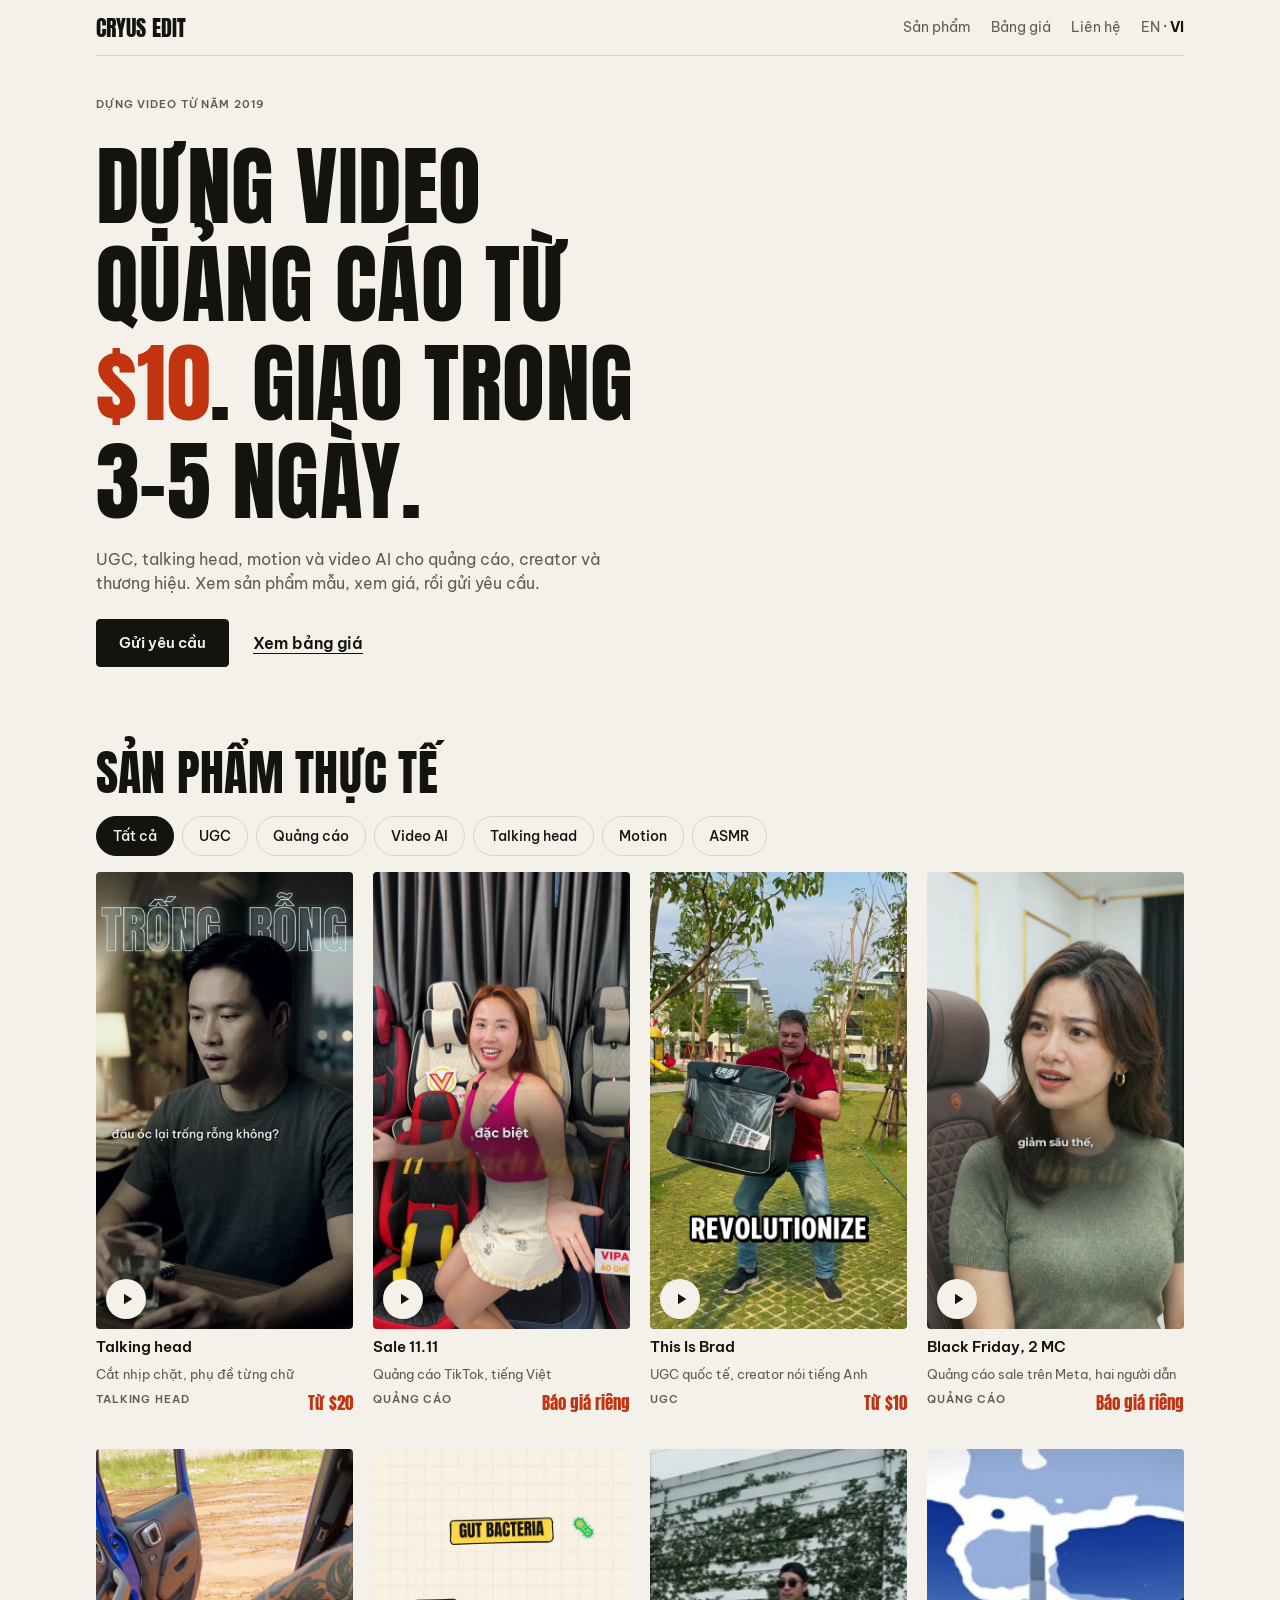
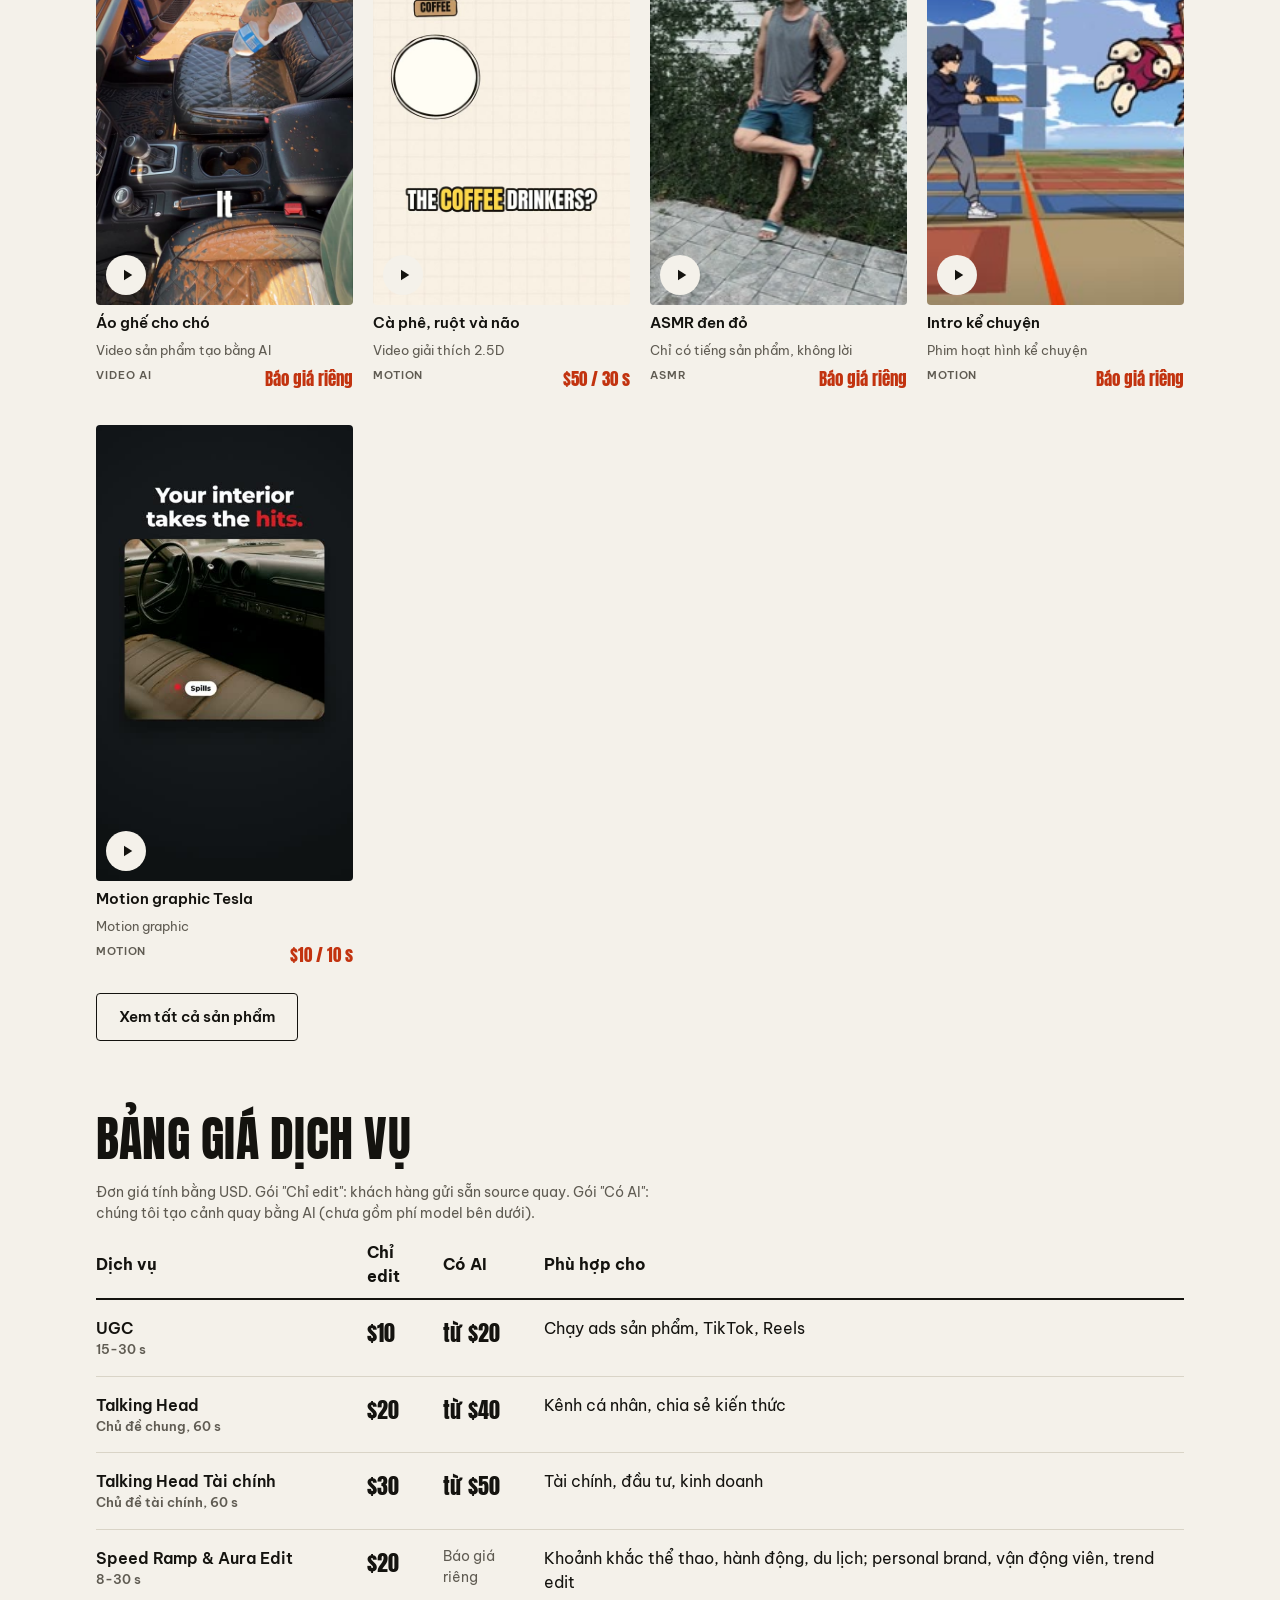
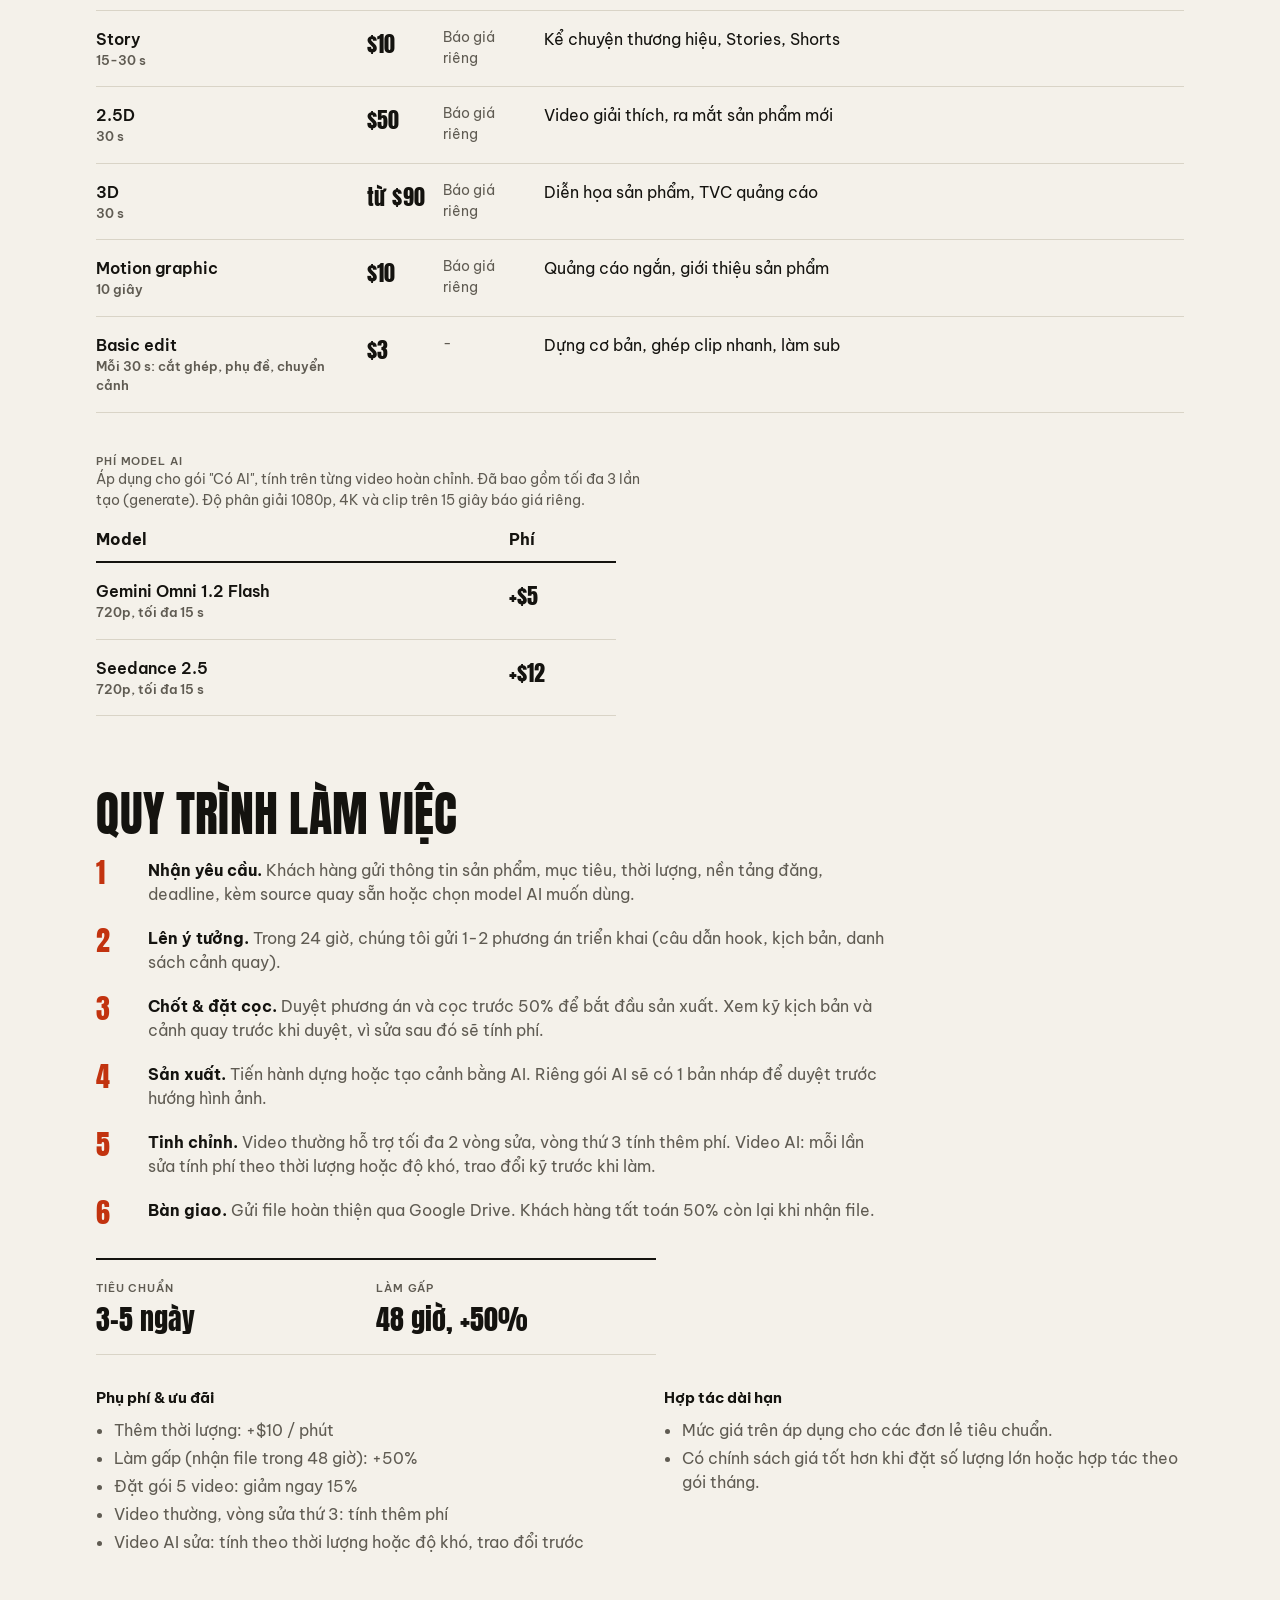
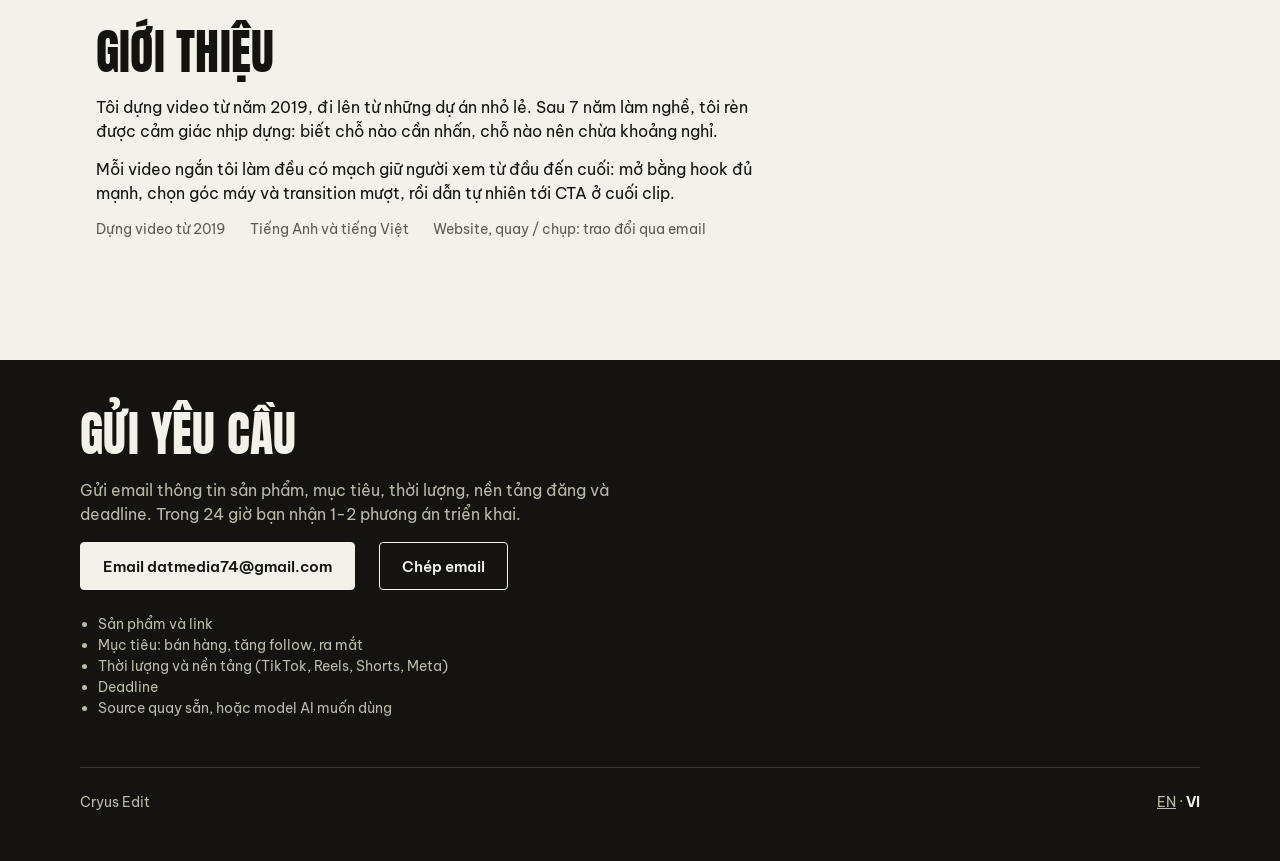
==== commit 9c669262: "Samples: play 8 cards from YouTube (unlisted), new 540w posters" ====
--- a/vi/index.html
+++ b/vi/index.html
@@ -56,27 +56,27 @@
     <ul class="grid" id="samples">
 <!-- samples -->
       <li class="card" data-cat="talking">
-        <button class="play" type="button" data-drive="1J3FIUL8aNveXHi1twIa9HFQ4Rhoi6mRR" aria-label="Phát Talking head"><img src="../posters/talking-head.jpg" alt="" width="540" height="960" loading="lazy"></button>
+        <button class="play" type="button" data-yt="GtFTswekX6A" aria-label="Phát Talking head"><img src="../posters/talking-head.jpg" alt="" width="540" height="960" loading="lazy"></button>
         <h3>Talking head</h3><p>Cắt nhịp chặt, phụ đề từng chữ</p><div class="meta"><span class="caps">Talking head</span><b>Từ $20</b></div>
       </li>
       <li class="card" data-cat="ads">
-        <button class="play" type="button" data-drive="1Dmc73qUovKvxWZnsee2c2e-Tgw_4gIPB" aria-label="Phát Sale 11.11"><img src="../posters/tiktok-ads.jpg" alt="" width="540" height="960" loading="lazy"></button>
+        <button class="play" type="button" data-yt="ukV3MFZJT5U" aria-label="Phát Sale 11.11"><img src="../posters/vip-11-11.jpg" alt="" width="540" height="960" loading="lazy"></button>
         <h3>Sale 11.11</h3><p>Quảng cáo TikTok, tiếng Việt</p><div class="meta"><span class="caps">Quảng cáo</span><b>Báo giá riêng</b></div>
       </li>
       <li class="card" data-cat="ugc">
-        <button class="play" type="button" data-drive="1CV-J16uWAyp7_Tw1kbD-FGR_nJsXSlUb" aria-label="Phát This Is Brad"><img src="../posters/this-is-brad.jpg" alt="" width="540" height="960" loading="lazy"></button>
+        <button class="play" type="button" data-yt="WbMTr-tHwks" aria-label="Phát This Is Brad"><img src="../posters/this-is-brad.jpg" alt="" width="540" height="960" loading="lazy"></button>
         <h3>This Is Brad</h3><p>UGC quốc tế, creator nói tiếng Anh</p><div class="meta"><span class="caps">UGC</span><b>Từ $10</b></div>
       </li>
       <li class="card" data-cat="ads">
-        <button class="play" type="button" data-drive="1ChYAYzRmGsgafRvuCCMm8z8-V-Dq0fQ4" aria-label="Phát Black Friday, 2 MC"><img src="../posters/meta-ads.jpg" alt="" width="540" height="960" loading="lazy"></button>
+        <button class="play" type="button" data-yt="6K2WlVjSiQM" aria-label="Phát Black Friday, 2 MC"><img src="../posters/black-friday.jpg" alt="" width="540" height="960" loading="lazy"></button>
         <h3>Black Friday, 2 MC</h3><p>Quảng cáo sale trên Meta, hai người dẫn</p><div class="meta"><span class="caps">Quảng cáo</span><b>Báo giá riêng</b></div>
       </li>
       <li class="card" data-cat="ai">
-        <button class="play" type="button" data-drive="1_vcpfGdxhUAM4mWTvZEfxN376J46DKhQ" aria-label="Phát Áo ghế cho chó"><img src="../posters/video-ai.jpg" alt="" width="540" height="960" loading="lazy"></button>
+        <button class="play" type="button" data-yt="cyn3Rsrp90I" aria-label="Phát Áo ghế cho chó"><img src="../posters/dog-seat-ai.jpg" alt="" width="540" height="960" loading="lazy"></button>
         <h3>Áo ghế cho chó</h3><p>Video sản phẩm tạo bằng AI</p><div class="meta"><span class="caps">Video AI</span><b>Báo giá riêng</b></div>
       </li>
       <li class="card" data-cat="motion">
-        <button class="play" type="button" data-drive="1OXOwCn41_zzfOne5k1NEwhC5j-mdf4Fe" aria-label="Phát Cà phê, ruột và não"><img src="../posters/2-5d.jpg" alt="" width="540" height="960" loading="lazy"></button>
+        <button class="play" type="button" data-yt="0cTrJKQoEic" aria-label="Phát Cà phê, ruột và não"><img src="../posters/coffee-2-5d.jpg" alt="" width="540" height="960" loading="lazy"></button>
         <h3>Cà phê, ruột và não</h3><p>Video giải thích 2.5D</p><div class="meta"><span class="caps">Motion</span><b>$50 / 30 s</b></div>
       </li>
       <li class="card" data-cat="asmr">
@@ -84,7 +84,7 @@
         <h3>ASMR đen đỏ</h3><p>Chỉ có tiếng sản phẩm, không lời</p><div class="meta"><span class="caps">ASMR</span><b>Báo giá riêng</b></div>
       </li>
       <li class="card" data-cat="motion">
-        <button class="play" type="button" data-drive="1ZDlUkHjY2deSe7CjZ_yTsZkhxEV7LFqw" aria-label="Phát Intro kể chuyện"><img src="../posters/story-animation.jpg" alt="" width="540" height="960" loading="lazy"></button>
+        <button class="play" type="button" data-yt="BqrbxoDt9_w" aria-label="Phát Intro kể chuyện"><img src="../posters/story-intro.jpg" alt="" width="540" height="960" loading="lazy"></button>
         <h3>Intro kể chuyện</h3><p>Phim hoạt hình kể chuyện</p><div class="meta"><span class="caps">Motion</span><b>Báo giá riêng</b></div>
       </li>
       <li class="card" data-cat="motion">
@@ -94,6 +94,10 @@
       <li class="card" data-cat="ugc" data-extra>
         <button class="play" type="button" data-drive="1p9pjjGPeXxyqA8S3aKXoraft8uNAAS96" aria-label="Phát UGC dựng lại"><img src="../posters/ugc.jpg" alt="" width="540" height="960" loading="lazy"></button>
         <h3>UGC dựng lại</h3><p>Người thật, phụ đề, chú thích sản phẩm</p><div class="meta"><span class="caps">UGC</span><b>Từ $10</b></div>
+      </li>
+      <li class="card" data-cat="motion" data-extra>
+        <button class="play" type="button" data-yt="kCeHTJCmfUo" aria-label="Phát Royal, quảng cáo kiểu app"><img src="../posters/royal-saas.jpg" alt="" width="540" height="960" loading="lazy"></button>
+        <h3>Royal, quảng cáo kiểu app</h3><p>Quảng cáo motion, 9:16</p><div class="meta"><span class="caps">Motion</span><b>Báo giá riêng</b></div>
       </li><!-- /samples -->
     </ul>
     <button class="btn ghost more" id="more" type="button" hidden>Xem tất cả sản phẩm</button>
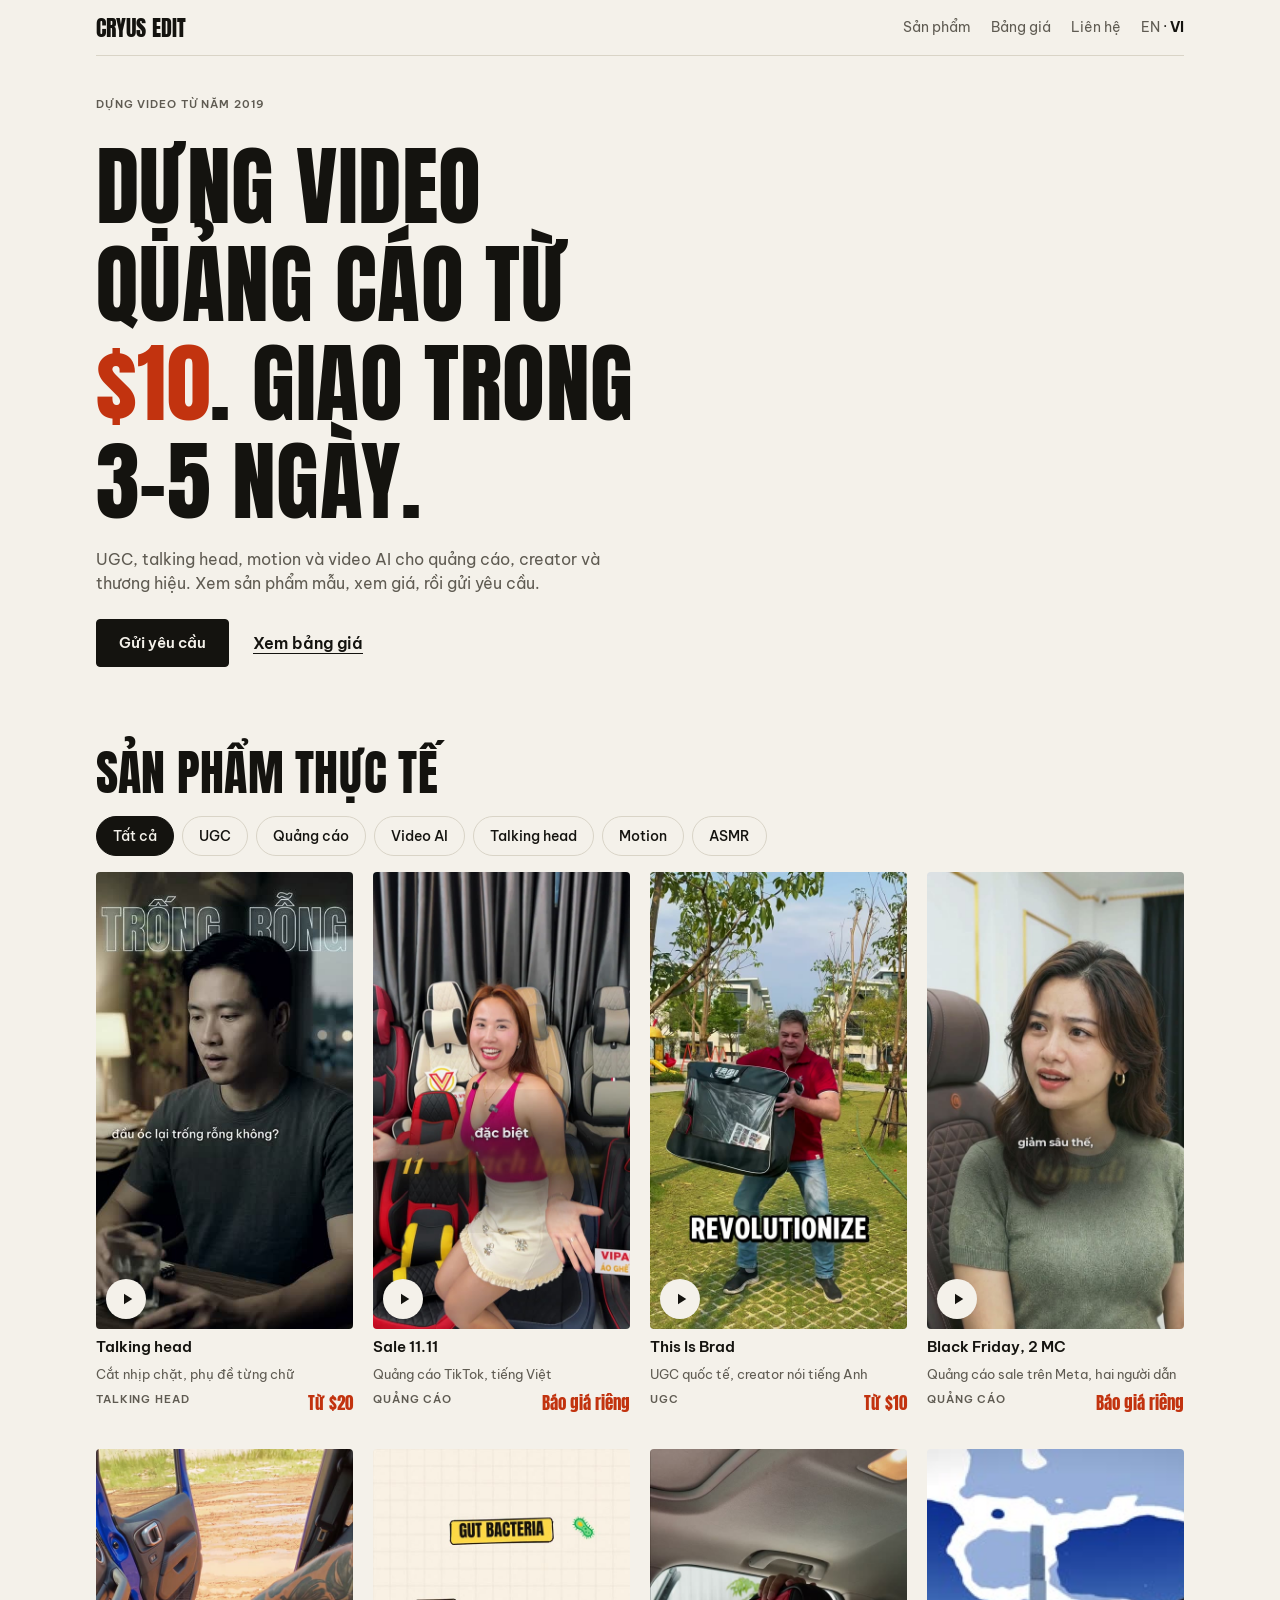
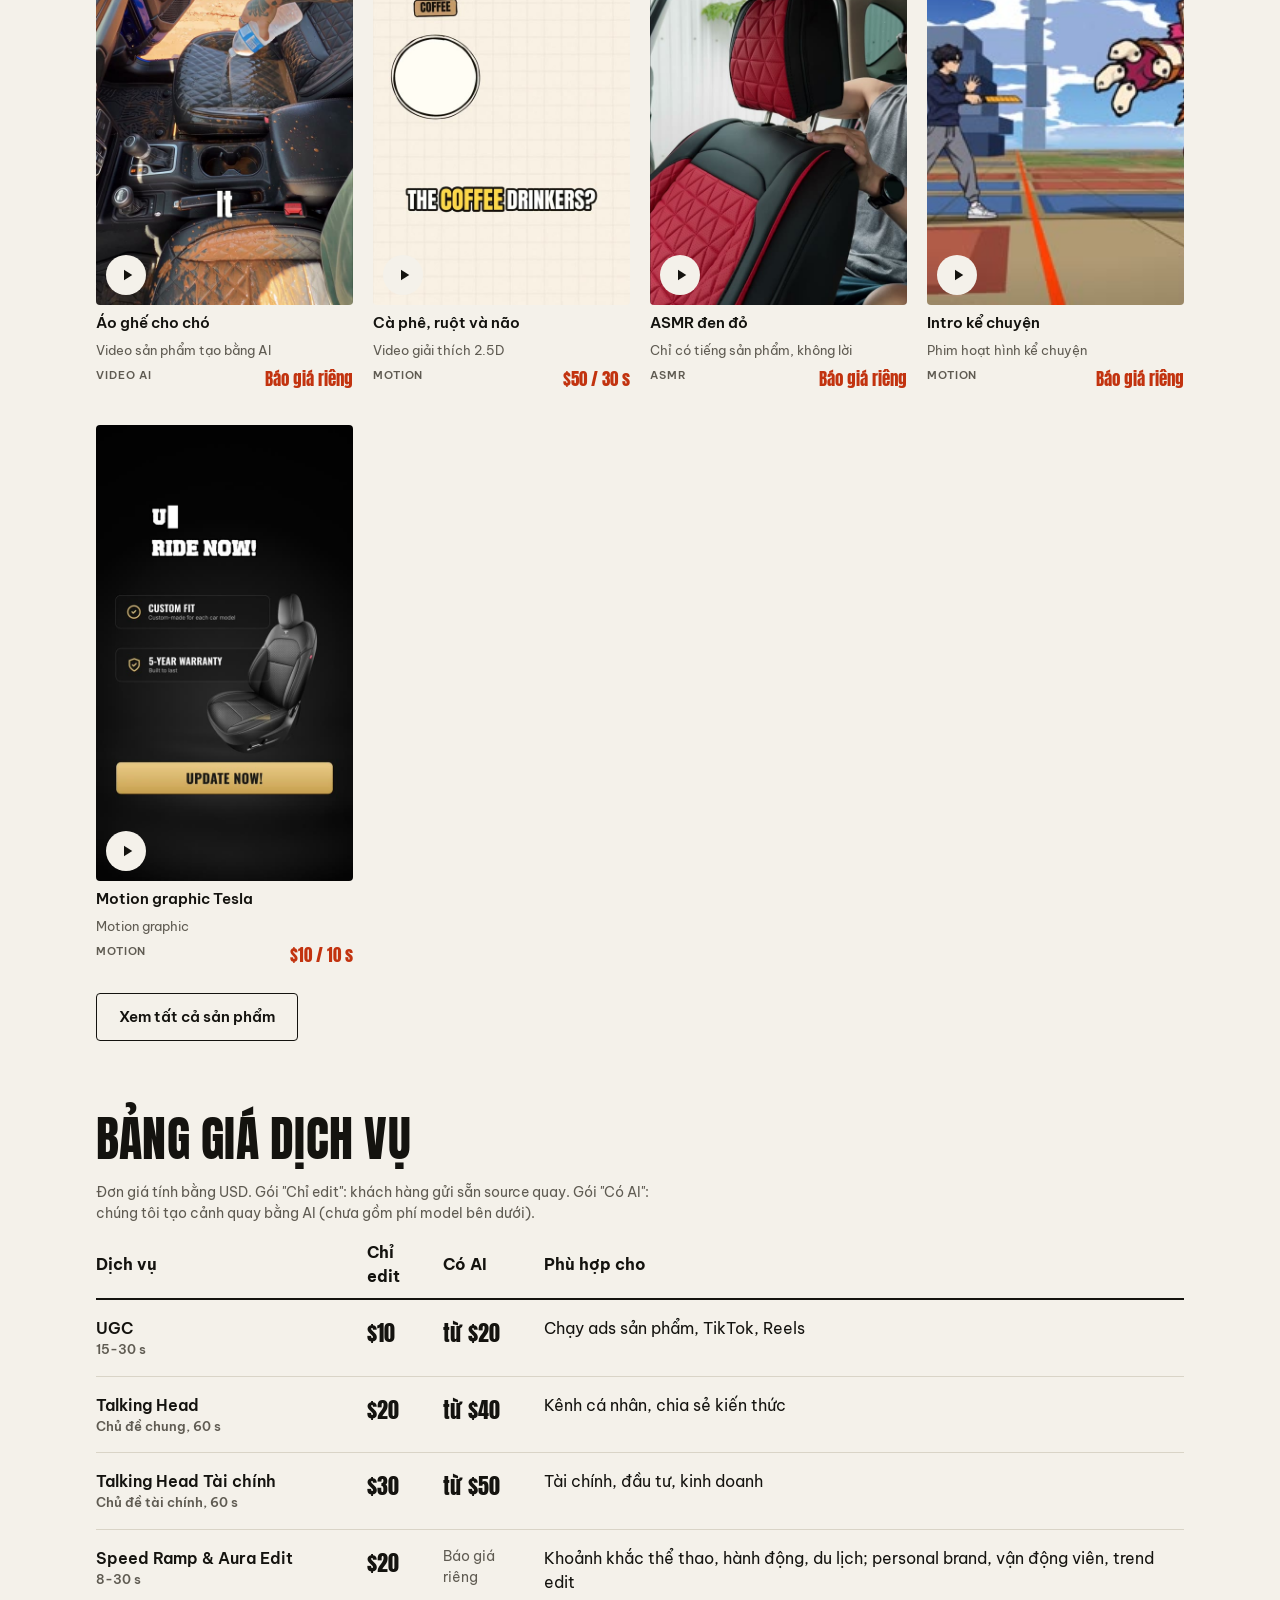
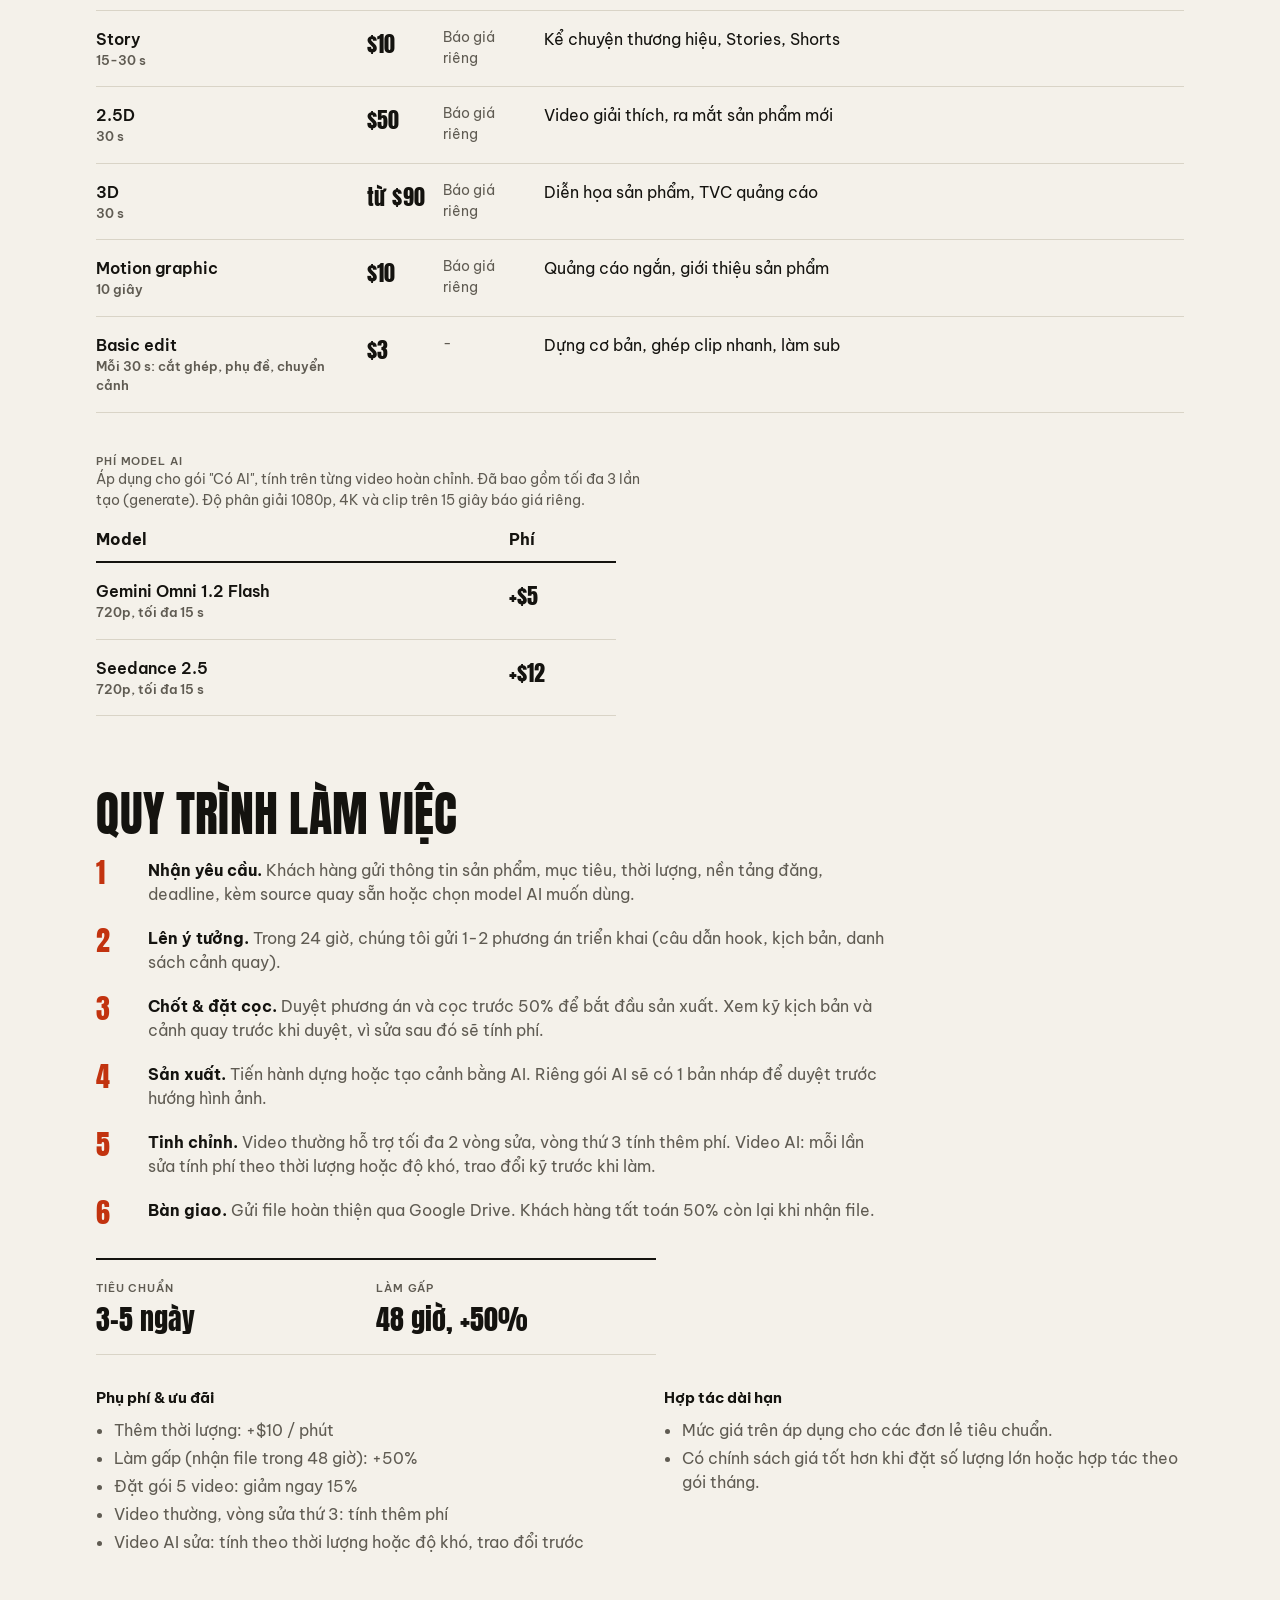
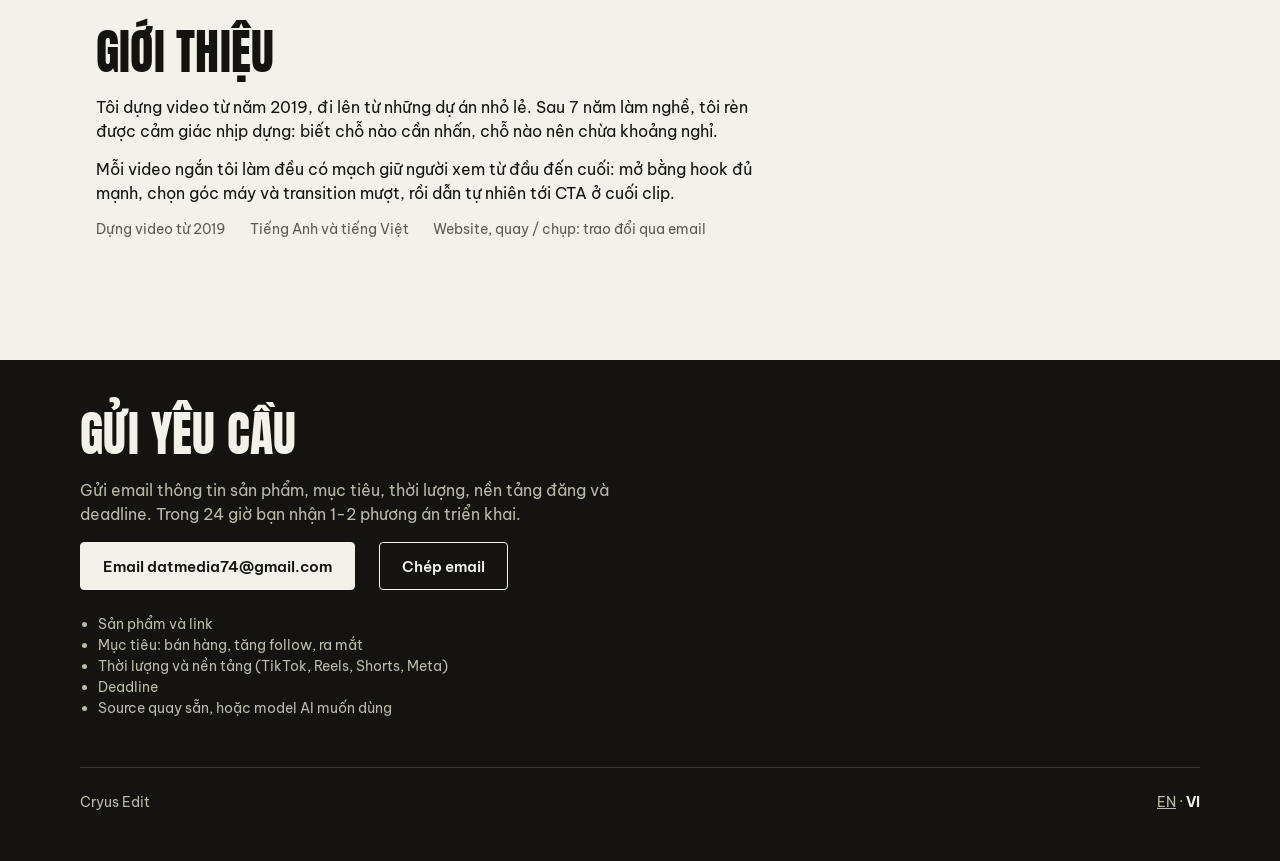
==== commit 56cb2e21: "Samples: all cards from YouTube; drop protect-seat (embedding blocked)" ====
--- a/vi/index.html
+++ b/vi/index.html
@@ -80,7 +80,7 @@
         <h3>Cà phê, ruột và não</h3><p>Video giải thích 2.5D</p><div class="meta"><span class="caps">Motion</span><b>$50 / 30 s</b></div>
       </li>
       <li class="card" data-cat="asmr">
-        <button class="play" type="button" data-drive="1BuWizvljoYq9TpTMN3lXQ958Pi2RWB16" aria-label="Phát ASMR đen đỏ"><img src="../posters/asrm.jpg" alt="" width="540" height="960" loading="lazy"></button>
+        <button class="play" type="button" data-yt="ErMIWWg7mzg" aria-label="Phát ASMR đen đỏ"><img src="../posters/asmr-black-red.jpg" alt="" width="540" height="960" loading="lazy"></button>
         <h3>ASMR đen đỏ</h3><p>Chỉ có tiếng sản phẩm, không lời</p><div class="meta"><span class="caps">ASMR</span><b>Báo giá riêng</b></div>
       </li>
       <li class="card" data-cat="motion">
@@ -88,16 +88,44 @@
         <h3>Intro kể chuyện</h3><p>Phim hoạt hình kể chuyện</p><div class="meta"><span class="caps">Motion</span><b>Báo giá riêng</b></div>
       </li>
       <li class="card" data-cat="motion">
-        <button class="play" type="button" data-drive="1xL1iuWioVVi_3TxM_Q7LjKkNwVQ_nbTC" aria-label="Phát Motion graphic Tesla"><img src="../posters/motion-ad.jpg" alt="" width="540" height="960" loading="lazy"></button>
+        <button class="play" type="button" data-yt="xMxjg0kZuGQ" aria-label="Phát Motion graphic Tesla"><img src="../posters/tesla-motion.jpg" alt="" width="540" height="960" loading="lazy"></button>
         <h3>Motion graphic Tesla</h3><p>Motion graphic</p><div class="meta"><span class="caps">Motion</span><b>$10 / 10 s</b></div>
       </li>
       <li class="card" data-cat="ugc" data-extra>
-        <button class="play" type="button" data-drive="1p9pjjGPeXxyqA8S3aKXoraft8uNAAS96" aria-label="Phát UGC dựng lại"><img src="../posters/ugc.jpg" alt="" width="540" height="960" loading="lazy"></button>
+        <button class="play" type="button" data-yt="YOj2NLlCdeM" aria-label="Phát UGC dựng lại"><img src="../posters/ugc-sidney.jpg" alt="" width="540" height="960" loading="lazy"></button>
         <h3>UGC dựng lại</h3><p>Người thật, phụ đề, chú thích sản phẩm</p><div class="meta"><span class="caps">UGC</span><b>Từ $10</b></div>
+      </li>
+      <li class="card" data-cat="ugc" data-extra>
+        <button class="play" type="button" data-yt="ka50biK-gLc" aria-label="Phát Trước khi bán xe"><img src="../posters/sell-car.jpg" alt="" width="540" height="960" loading="lazy"></button>
+        <h3>Trước khi bán xe</h3><p>Quảng cáo UGC mở bằng hook</p><div class="meta"><span class="caps">UGC</span><b>Từ $10</b></div>
       </li>
       <li class="card" data-cat="motion" data-extra>
         <button class="play" type="button" data-yt="kCeHTJCmfUo" aria-label="Phát Royal, quảng cáo kiểu app"><img src="../posters/royal-saas.jpg" alt="" width="540" height="960" loading="lazy"></button>
         <h3>Royal, quảng cáo kiểu app</h3><p>Quảng cáo motion, 9:16</p><div class="meta"><span class="caps">Motion</span><b>Báo giá riêng</b></div>
+      </li>
+      <li class="card" data-cat="motion" data-extra>
+        <button class="play" type="button" data-yt="idwTNTqLmw8" aria-label="Phát VIP, quảng cáo kiểu app"><img src="../posters/vip-saas.jpg" alt="" width="540" height="960" loading="lazy"></button>
+        <h3>VIP, quảng cáo kiểu app</h3><p>Quảng cáo motion, 9:16</p><div class="meta"><span class="caps">Motion</span><b>Báo giá riêng</b></div>
+      </li>
+      <li class="card" data-cat="ads" data-extra>
+        <button class="play" type="button" data-yt="J7PzGALptUA" aria-label="Phát Áo ghế và bữa trưa"><img src="../posters/lunch-break.jpg" alt="" width="540" height="960" loading="lazy"></button>
+        <h3>Áo ghế và bữa trưa</h3><p>Quảng cáo sản phẩm</p><div class="meta"><span class="caps">Quảng cáo</span><b>Báo giá riêng</b></div>
+      </li>
+      <li class="card" data-cat="ads" data-extra>
+        <button class="play" type="button" data-yt="CgCRW8izE2o" aria-label="Phát Thử hook, Ford"><img src="../posters/hook-ford.jpg" alt="" width="540" height="960" loading="lazy"></button>
+        <h3>Thử hook, Ford</h3><p>Một phương án mở đầu</p><div class="meta"><span class="caps">Quảng cáo</span><b>Báo giá riêng</b></div>
+      </li>
+      <li class="card" data-cat="ads" data-extra>
+        <button class="play" type="button" data-yt="W6LIeUXm8-E" aria-label="Phát Mia và Riley"><img src="../posters/mia-riley.jpg" alt="" width="540" height="960" loading="lazy"></button>
+        <h3>Mia và Riley</h3><p>Câu chuyện sản phẩm với thú cưng</p><div class="meta"><span class="caps">Quảng cáo</span><b>Báo giá riêng</b></div>
+      </li>
+      <li class="card" data-cat="ads" data-extra>
+        <button class="play" type="button" data-yt="rtMWGDh1m_4" aria-label="Phát I love my dog"><img src="../posters/love-my-dog.jpg" alt="" width="540" height="960" loading="lazy"></button>
+        <h3>I love my dog</h3><p>Quảng cáo sản phẩm ngắn</p><div class="meta"><span class="caps">Quảng cáo</span><b>Báo giá riêng</b></div>
+      </li>
+      <li class="card" data-cat="asmr" data-extra>
+        <button class="play" type="button" data-yt="usTsjw9Fsnk" aria-label="Phát ASMR đen be"><img src="../posters/asmr-beige.jpg" alt="" width="540" height="960" loading="lazy"></button>
+        <h3>ASMR đen be</h3><p>Chỉ có tiếng sản phẩm</p><div class="meta"><span class="caps">ASMR</span><b>Báo giá riêng</b></div>
       </li><!-- /samples -->
     </ul>
     <button class="btn ghost more" id="more" type="button" hidden>Xem tất cả sản phẩm</button>
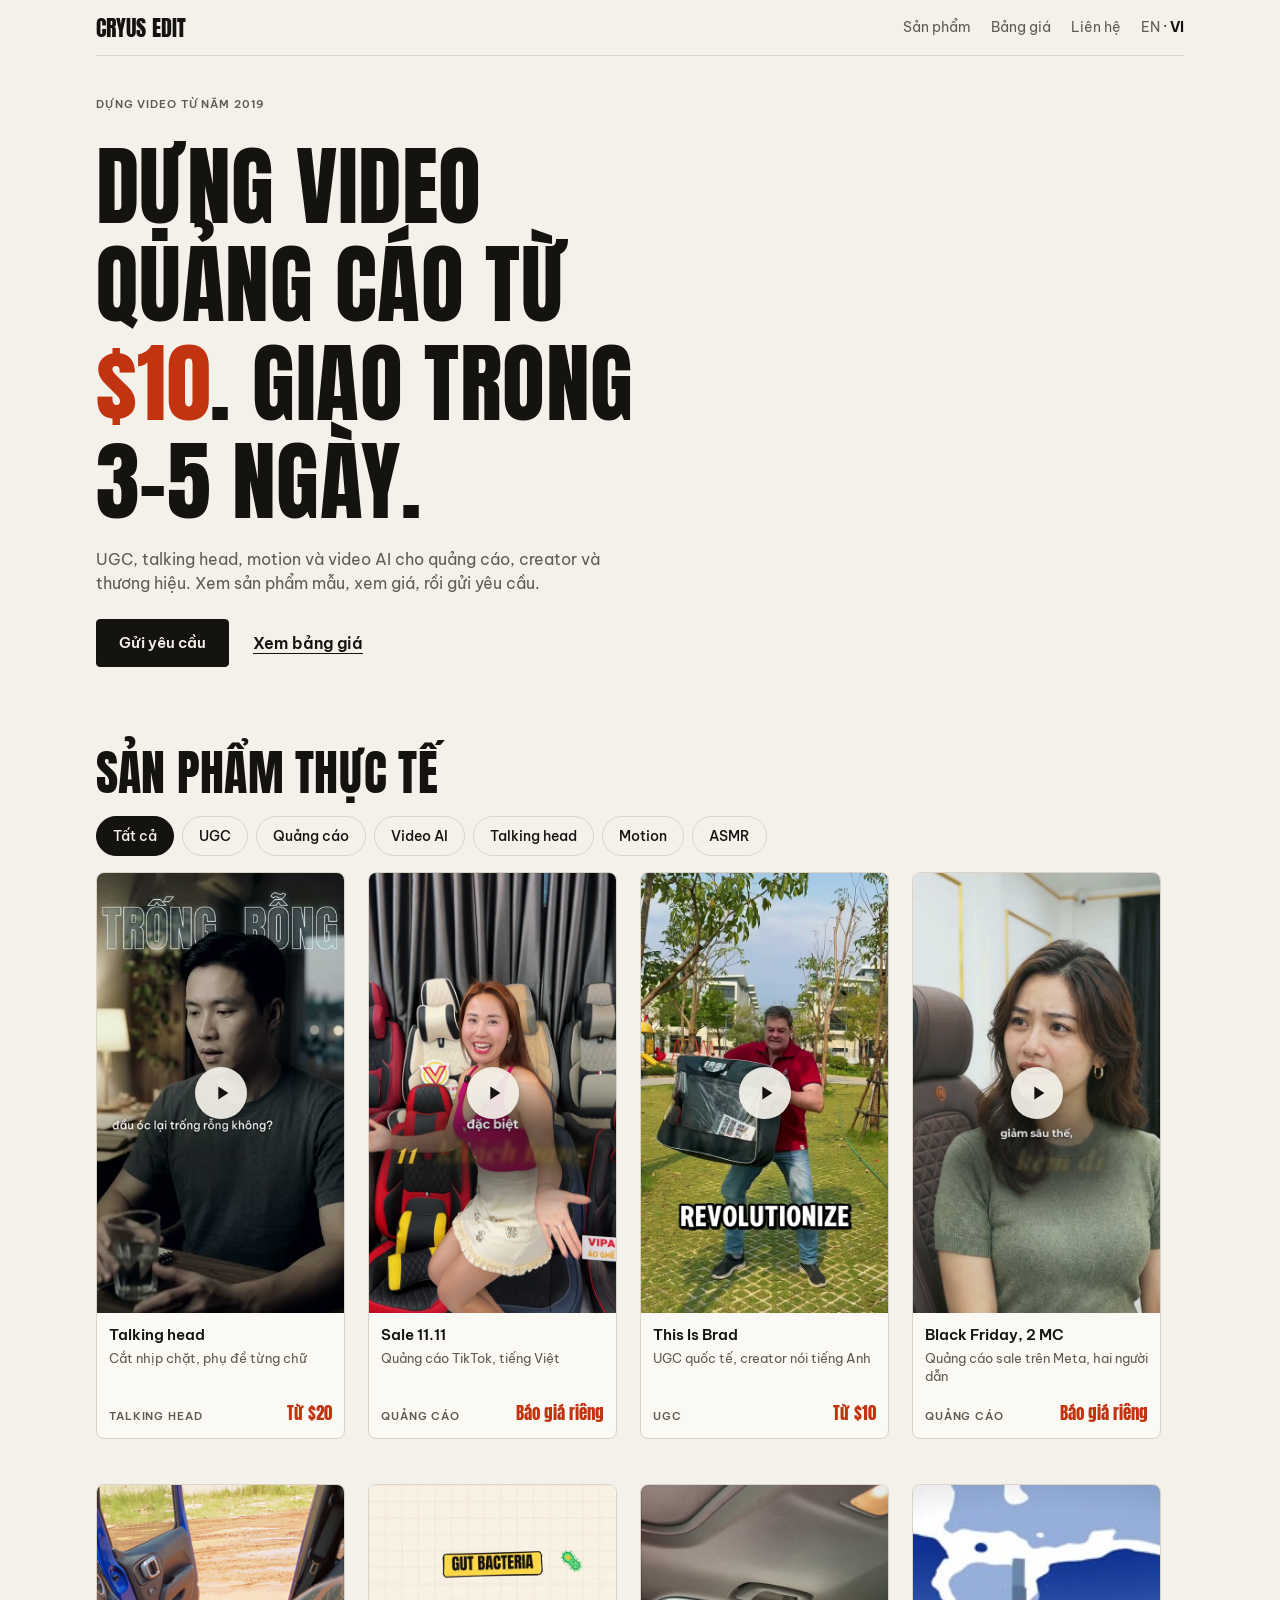
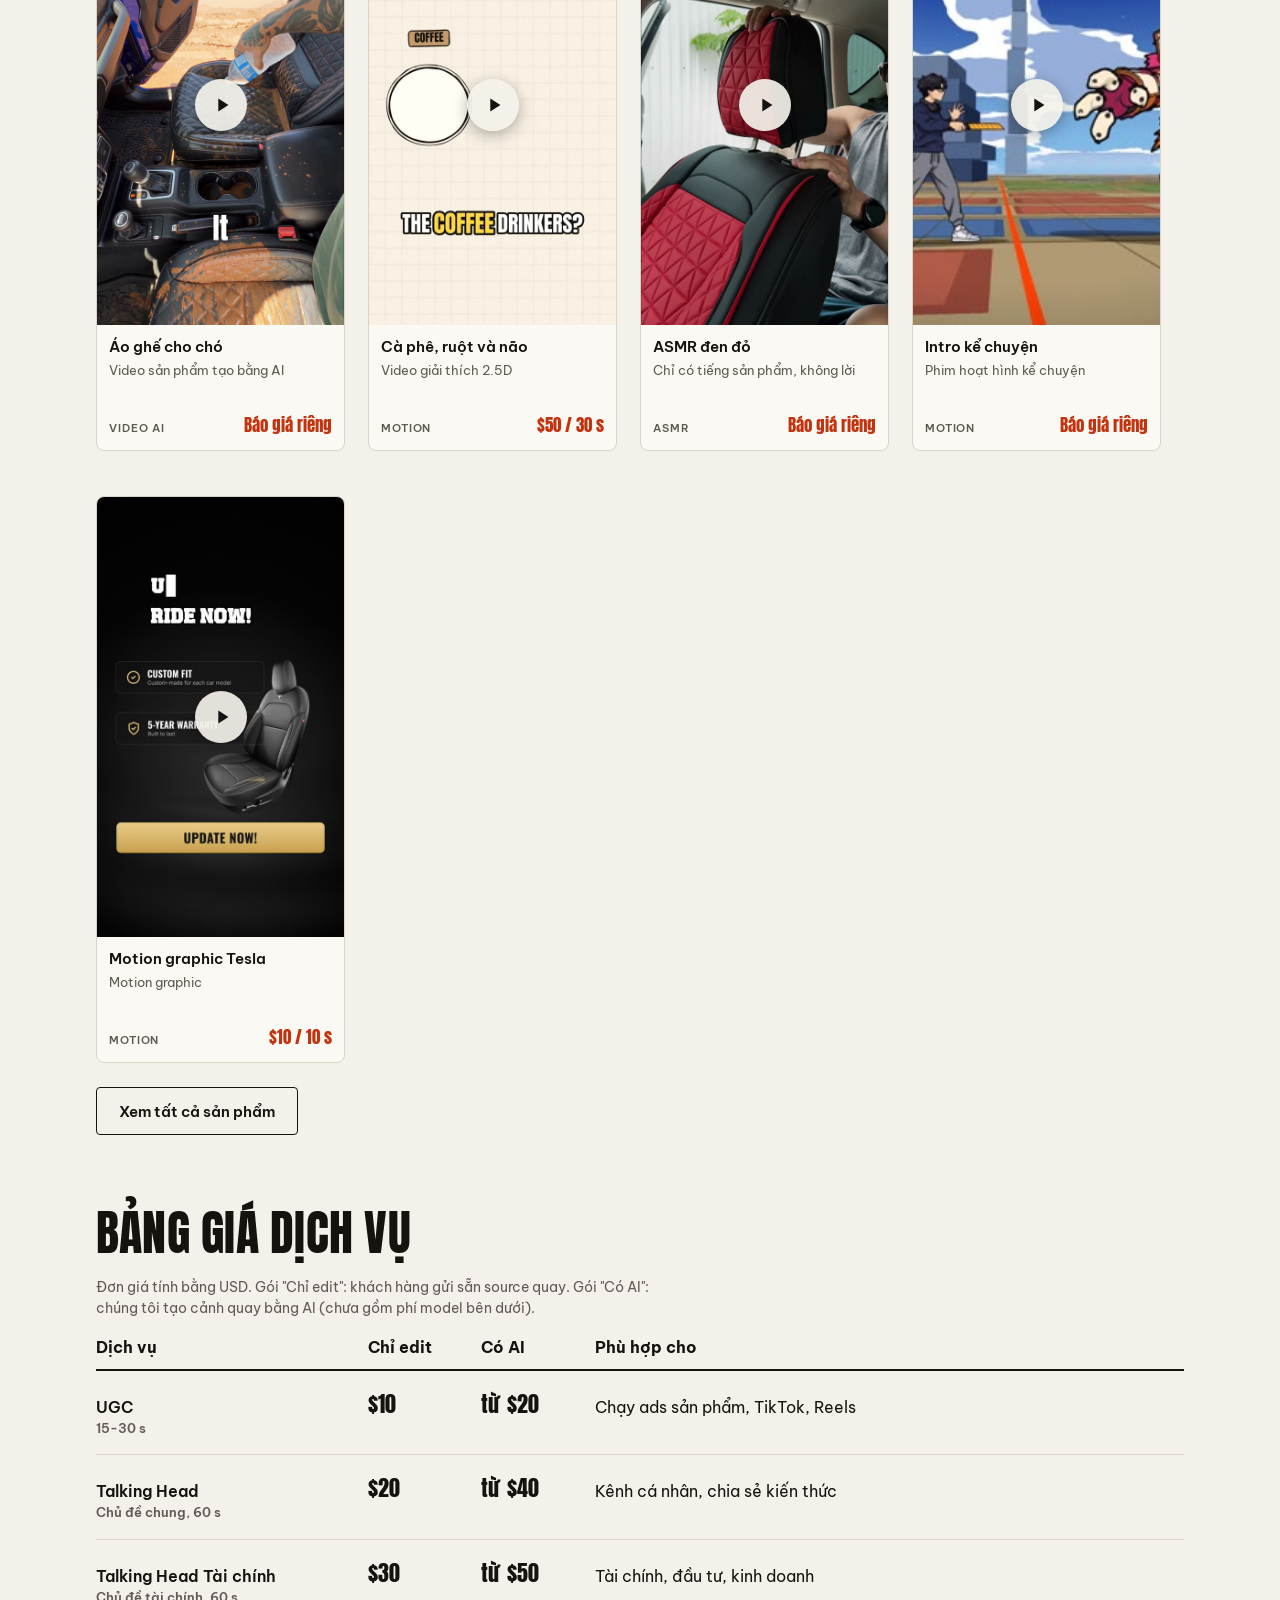
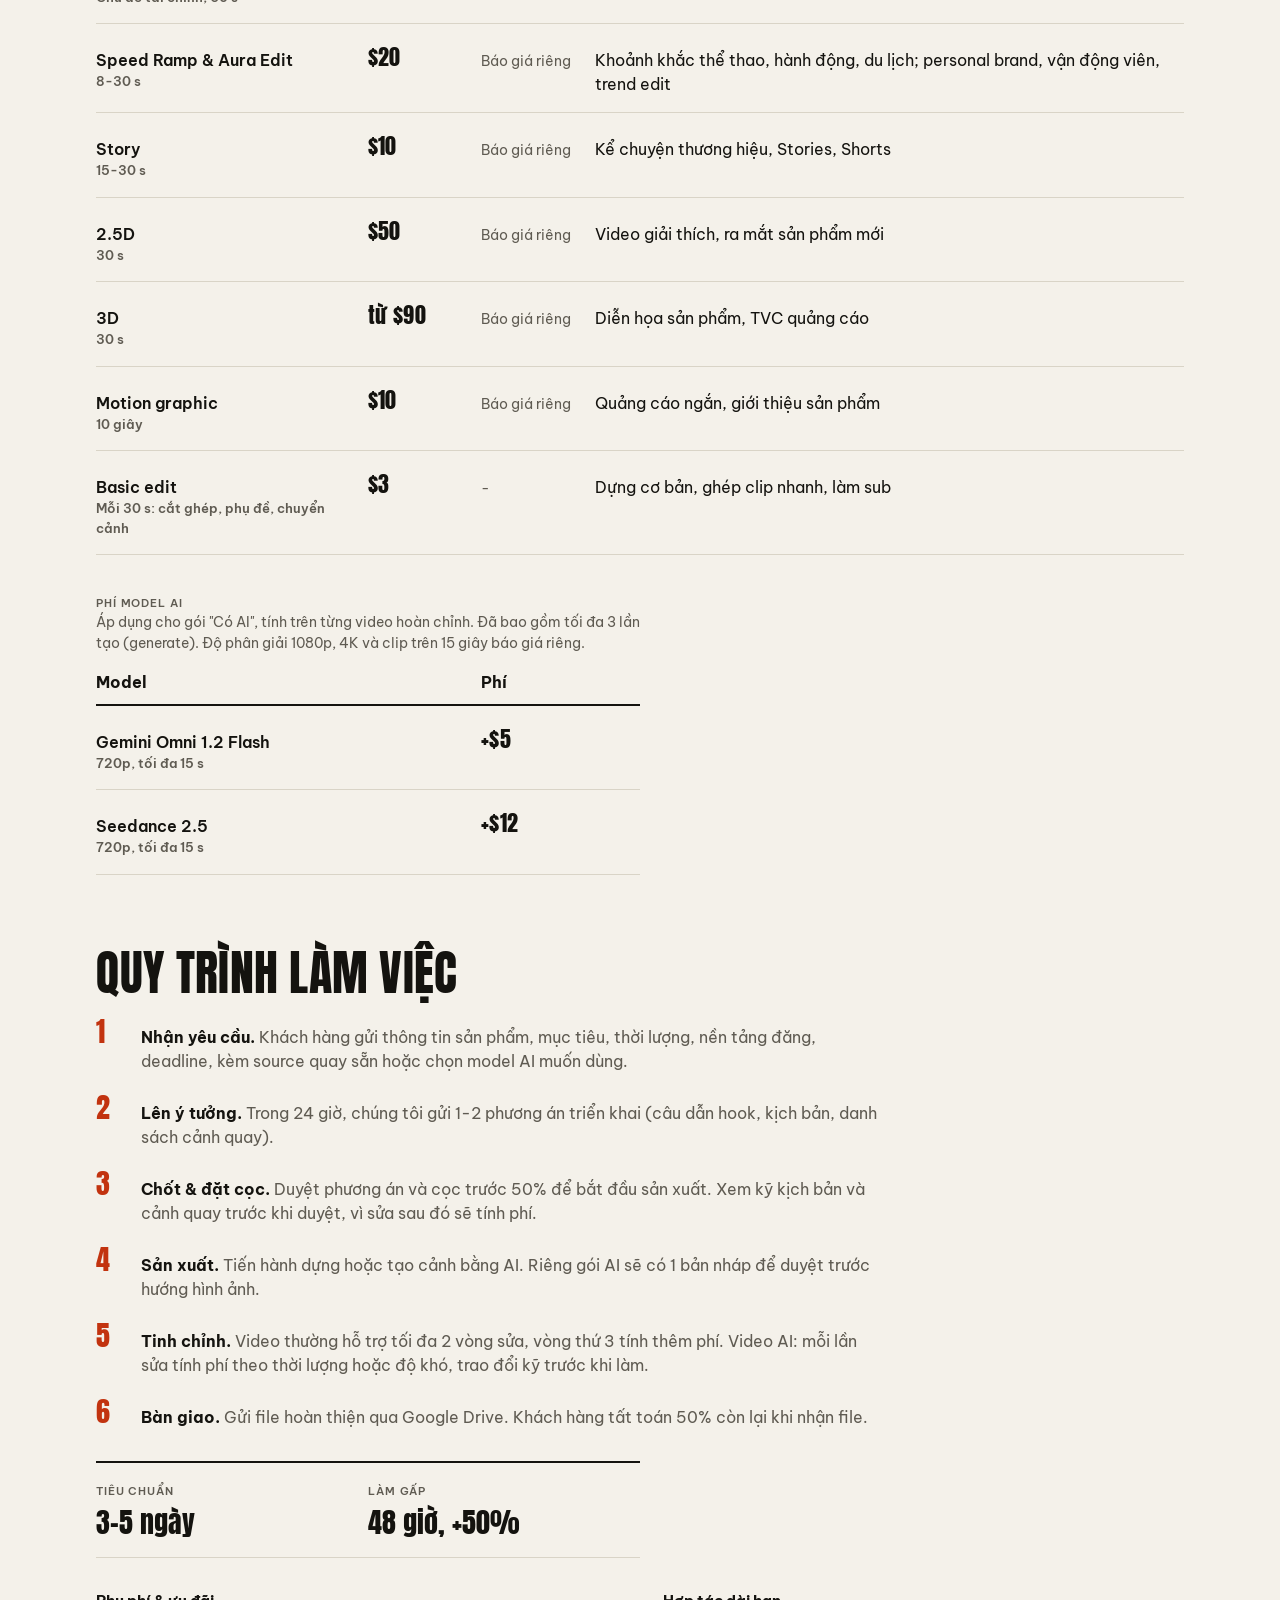
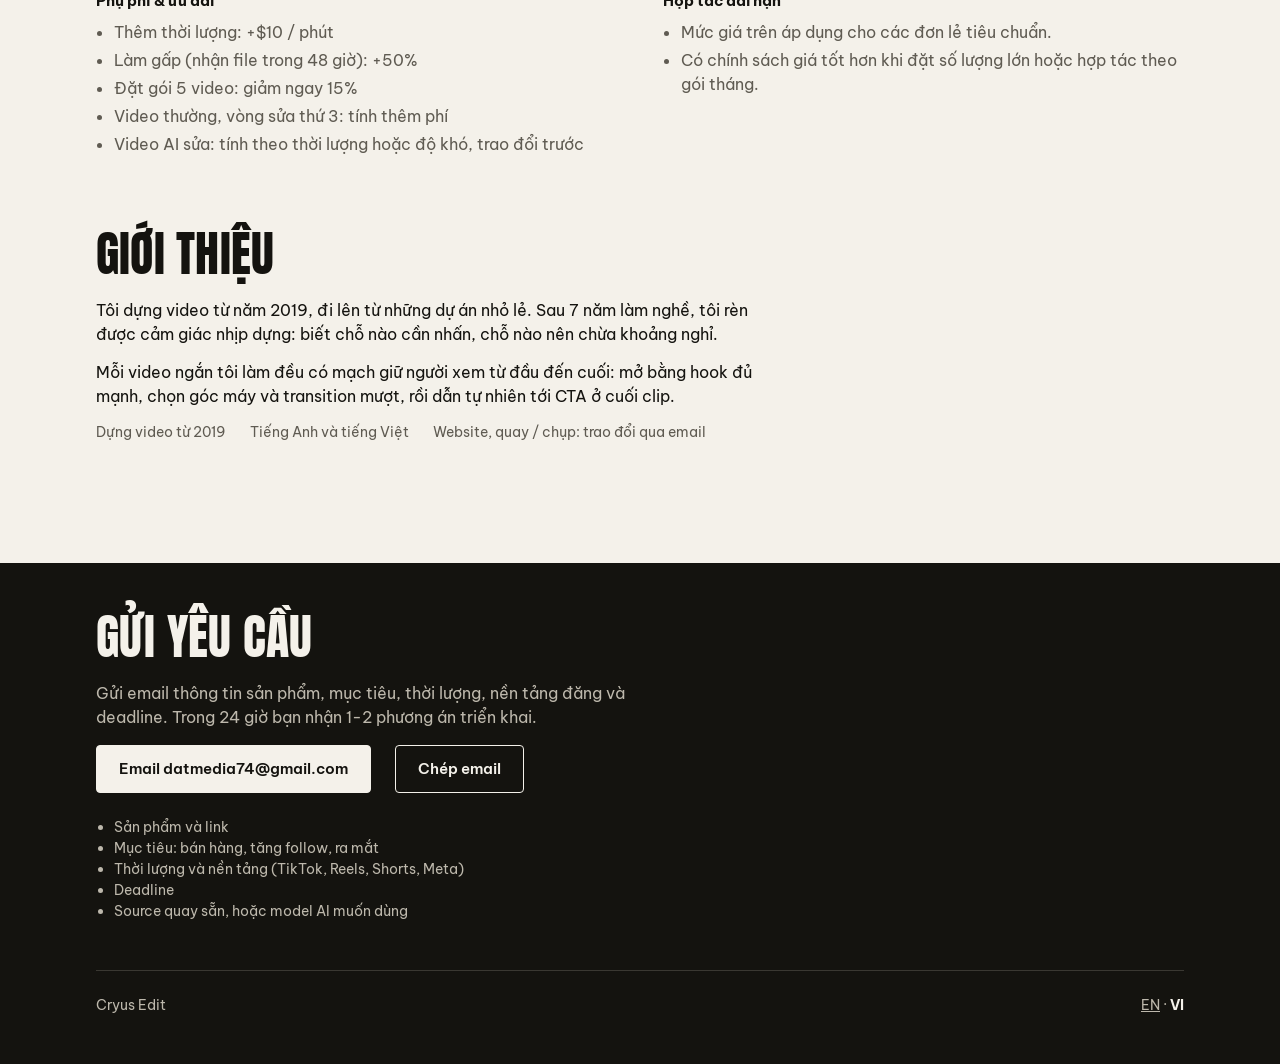
==== commit a4d9845c: "Samples: framed cards on a 48-column grid, centered play button, aligned text rows; ?grid=48 overlay" ====
--- a/vi/index.html
+++ b/vi/index.html
@@ -18,7 +18,7 @@
 <link rel="preconnect" href="https://fonts.googleapis.com">
 <link rel="preconnect" href="https://fonts.gstatic.com" crossorigin>
 <link href="https://fonts.googleapis.com/css2?family=Anton&family=Be+Vietnam+Pro:wght@400;500;600&display=swap" rel="stylesheet">
-<link rel="stylesheet" href="../site.css">
+<link rel="stylesheet" href="../site.css?v=6">
 </head>
 <body>
 <main>
@@ -223,6 +223,6 @@
     <footer><span>Cryus Edit</span><span><a href="../" hreflang="en">EN</a> · <strong>VI</strong></span></footer>
   </div>
 </section>
-<script src="../site.js"></script>
+<script src="../site.js?v=6"></script>
 </body>
 </html>
--- a/site.css
+++ b/site.css
@@ -8,6 +8,7 @@
     --display: "Anton", Impact, "Arial Narrow", sans-serif;
     --text: "Be Vietnam Pro", system-ui, -apple-system, "Segoe UI", sans-serif;
     --ease: cubic-bezier(.2, .8, .2, 1);
+    --cell: calc((min(100vw, 1120px) - 32px) / 48);
   }
 
   * { box-sizing: border-box; }
@@ -48,17 +49,27 @@
   .chips::-webkit-scrollbar { display: none; }
   .chip { flex: none; min-height: 40px; padding: 0 16px; border: 1px solid var(--rule); border-radius: 999px; background: transparent; color: var(--ink); font: 500 14px var(--text); cursor: pointer; transition: background 120ms ease-out, color 120ms ease-out, border-color 120ms ease-out; }
   .chip[aria-pressed="true"] { background: var(--ink); border-color: var(--ink); color: var(--paper); }
-  .grid { display: grid; grid-template-columns: repeat(2, 1fr); gap: 20px 12px; list-style: none; margin: 0; padding: 0; }
-  @media (min-width: 720px) { .grid { grid-template-columns: repeat(4, 1fr); gap: 32px 20px; } }
-  .card { display: flex; flex-direction: column; gap: 8px; }
-  .play { position: relative; display: block; width: 100%; padding: 0; border: 0; border-radius: 4px; overflow: hidden; background: #000; cursor: pointer; aspect-ratio: 9 / 16; }
+  /* Cards on the 48-column grid: --cell = content width / 48; gaps are whole cells. */
+  /* phone: 2 cards of 23 cells + 2-cell gutter = 48. desktop: 4 modules of 12 cells (11 card + 1 gutter). */
+  .grid { --span: 23; --text: 138px; display: grid; grid-template-columns: repeat(2, calc(var(--cell) * var(--span))); gap: calc(var(--cell) * 3) calc(var(--cell) * 2); list-style: none; margin: 0; padding: 0; }
+  @media (min-width: 720px) { .grid { --span: 11; --text: 116px; grid-template-columns: repeat(4, calc(var(--cell) * var(--span))); gap: calc(var(--cell) * 2) var(--cell); } }
+  /* card height rounded up to whole cells: poster (9:16) + the text block */
+  .grid .card { height: round(up, calc(var(--cell) * var(--span) * 16 / 9 + var(--text)), var(--cell)); }
+  .card { display: flex; flex-direction: column; background: #FBF9F4; border: 1px solid var(--rule); border-radius: 8px; overflow: hidden; transition: transform 200ms var(--ease), box-shadow 200ms var(--ease); }
+  @media (hover: hover) { .card:hover { transform: translateY(-3px); box-shadow: 0 10px 24px -14px rgba(20, 19, 15, .35); } }
+  .play { flex: none; position: relative; display: block; width: 100%; padding: 0; border: 0; overflow: hidden; background: #000; cursor: pointer; aspect-ratio: 9 / 16; }
   .play img { display: block; width: 100%; height: 100%; object-fit: cover; transition: transform 200ms var(--ease); }
   .play:hover img { transform: scale(1.02); }
-  .play::after { content: ""; position: absolute; left: 10px; bottom: 10px; width: 40px; height: 40px; border-radius: 50%; background: var(--paper) url("data:image/svg+xml,%3Csvg xmlns='http://www.w3.org/2000/svg' viewBox='0 0 24 24'%3E%3Cpath fill='%2314130F' d='M8 5v14l11-7z'/%3E%3C/svg%3E") no-repeat 55% 50% / 18px; }
-  .card h3 { margin: 0; font-size: 15px; font-weight: 600; line-height: 1.3; }
-  .card p { margin: 0; font-size: 13px; color: var(--muted); line-height: 1.4; }
-  .meta { display: flex; justify-content: space-between; gap: 8px; font-variant-numeric: tabular-nums; }
-  .meta b { font-family: var(--display); font-weight: 400; font-size: 17px; color: var(--accent); }
+  .play::after { content: ""; position: absolute; left: 50%; top: 50%; width: 52px; height: 52px; margin: -26px 0 0 -26px; border-radius: 50%; background: rgba(244, 241, 234, .92) url("data:image/svg+xml,%3Csvg xmlns='http://www.w3.org/2000/svg' viewBox='0 0 24 24'%3E%3Cpath fill='%2314130F' d='M8 5v14l11-7z'/%3E%3C/svg%3E") no-repeat 55% 50% / 22px; box-shadow: 0 4px 16px rgba(0, 0, 0, .3); transition: transform 150ms var(--ease); }
+  .play:hover::after { transform: scale(1.08); }
+  /* fixed text rows so every card's title, line and price sit on the same lines */
+  .card h3 { margin: 0; padding: 12px 12px 0; font-size: 15px; font-weight: 600; line-height: 20px; height: 32px; white-space: nowrap; overflow: hidden; text-overflow: ellipsis; box-sizing: border-box; }
+  .card p { margin: 0; padding: 4px 12px 0; font-size: 13px; line-height: 18px; height: 36px; color: var(--muted); display: -webkit-box; -webkit-line-clamp: 2; -webkit-box-orient: vertical; overflow: hidden; box-sizing: content-box; }
+  .meta { display: flex; align-items: baseline; justify-content: space-between; gap: 8px; margin-top: auto; padding: 12px; font-variant-numeric: tabular-nums; }
+  .meta b { font-family: var(--display); font-weight: 400; font-size: 17px; line-height: 20px; color: var(--accent); white-space: nowrap; }
+  .meta .caps { line-height: 20px; min-width: 0; white-space: nowrap; overflow: hidden; text-overflow: ellipsis; }
+  /* narrow cards: category above the price, so neither wraps */
+  @media (max-width: 719px) { .meta { flex-direction: column; align-items: flex-start; gap: 2px; } .meta .caps { line-height: 16px; max-width: 100%; } }
   .more { margin-top: 24px; }
 
   /* Lightbox */
@@ -72,12 +83,15 @@
   /* Prices: table on wide screens, stacked rows on phones */
   table { width: 100%; border-collapse: collapse; }
   th { text-align: left; padding: 0 12px 10px 0; border-bottom: 2px solid var(--ink); }
-  td { padding: 16px 12px 16px 0; border-bottom: 1px solid var(--rule); vertical-align: top; }
+  td { padding: 16px 12px 16px 0; border-bottom: 1px solid var(--rule); vertical-align: baseline; }
+  /* desktop columns on the 48 grid: service 12, edit 5, with AI 5, best for the rest */
+  @media (min-width: 561px) { .rates { table-layout: fixed; } .rates th:nth-child(1) { width: calc(var(--cell) * 12); } .rates th:nth-child(2), .rates th:nth-child(3) { width: calc(var(--cell) * 5); } }
   td small { display: block; color: var(--muted); font-size: 13px; }
   td:first-child { font-weight: 600; }
   .price { font-size: 22px; white-space: nowrap; font-variant-numeric: tabular-nums; }
   td.na { color: var(--muted); font-size: 14px; }
-  .fee { max-width: 520px; margin-top: 8px; }
+  .fee { max-width: calc(var(--cell) * 24); margin-top: 8px; table-layout: fixed; }
+  .fee th:first-child { width: calc(var(--cell) * 17); }
   @media (max-width: 560px) {
     .rates thead { display: none; }
     .rates tr { display: grid; grid-template-columns: 1fr auto auto; gap: 2px 16px; padding: 14px 0; border-bottom: 1px solid var(--rule); }
@@ -91,15 +105,15 @@
 
   /* Process */
   .steps { list-style: none; margin: 0; padding: 0; display: grid; gap: 20px; max-width: 72ch; }
-  .steps li { display: grid; grid-template-columns: 40px 1fr; gap: 12px; }
+  .steps li { display: grid; grid-template-columns: max(40px, calc(var(--cell) * 2)) 1fr; gap: 0; align-items: baseline; }
   .steps .num { font-size: 28px; line-height: 1; color: var(--accent); }
   .steps p { margin: 0; color: var(--muted); }
   .steps strong { color: var(--ink); }
-  .strip { display: grid; grid-template-columns: 1fr 1fr; margin: 32px 0 0; border-top: 2px solid var(--ink); border-bottom: 1px solid var(--rule); max-width: 560px; }
+  .strip { display: grid; grid-template-columns: 1fr 1fr; margin: 32px 0 0; border-top: 2px solid var(--ink); border-bottom: 1px solid var(--rule); max-width: calc(var(--cell) * 24); }
   .strip div { padding: 14px 0; }
   .strip b { display: block; font-family: var(--display); font-weight: 400; font-size: 28px; }
   .terms { display: grid; gap: 8px 48px; margin-top: 32px; }
-  @media (min-width: 720px) { .terms { grid-template-columns: 1fr 1fr; } }
+  @media (min-width: 720px) { .terms { grid-template-columns: repeat(2, calc(var(--cell) * 23)); column-gap: calc(var(--cell) * 2); } }
   .terms h3 { margin: 0 0 8px; font-size: 15px; }
   .terms ul { margin: 0; padding-left: 18px; color: var(--muted); }
   .terms li + li { margin-top: 4px; }
@@ -110,7 +124,7 @@
 
   /* Contact */
   .contact { margin: 72px 0 0; padding: 48px 16px; background: var(--ink); color: var(--paper); }
-  .contact-inner { max-width: 1120px; margin: 0 auto; }
+  .contact-inner { max-width: 1088px; margin: 0 auto; }
   .contact h2 { margin-top: 0; }
   .contact p { color: #BDB8AC; max-width: 52ch; }
   .contact .btn { background: var(--paper); color: var(--ink); border-color: var(--paper); }
@@ -120,6 +134,12 @@
   footer strong { color: var(--paper); }
   .contact .caps { color: #BDB8AC; }
 
+  /* ?grid=48: 48 x 48 alignment overlay over the content column (QA only) */
+  .grid48 body { position: relative; }
+  .grid48 body::after { content: ""; position: absolute; z-index: 99; top: 0; bottom: 0; left: calc((100% - var(--cell) * 48) / 2); width: calc(var(--cell) * 48); pointer-events: none;
+    background-image: repeating-linear-gradient(90deg, rgba(194, 51, 15, .35) 0 1px, transparent 1px var(--cell)), repeating-linear-gradient(180deg, rgba(194, 51, 15, .18) 0 1px, transparent 1px var(--cell));
+    border-right: 1px solid rgba(194, 51, 15, .35); }
+
   @media (prefers-reduced-motion: reduce) {
     *, *::before, *::after { animation: none !important; transition: none !important; }
     html { scroll-behavior: auto; }
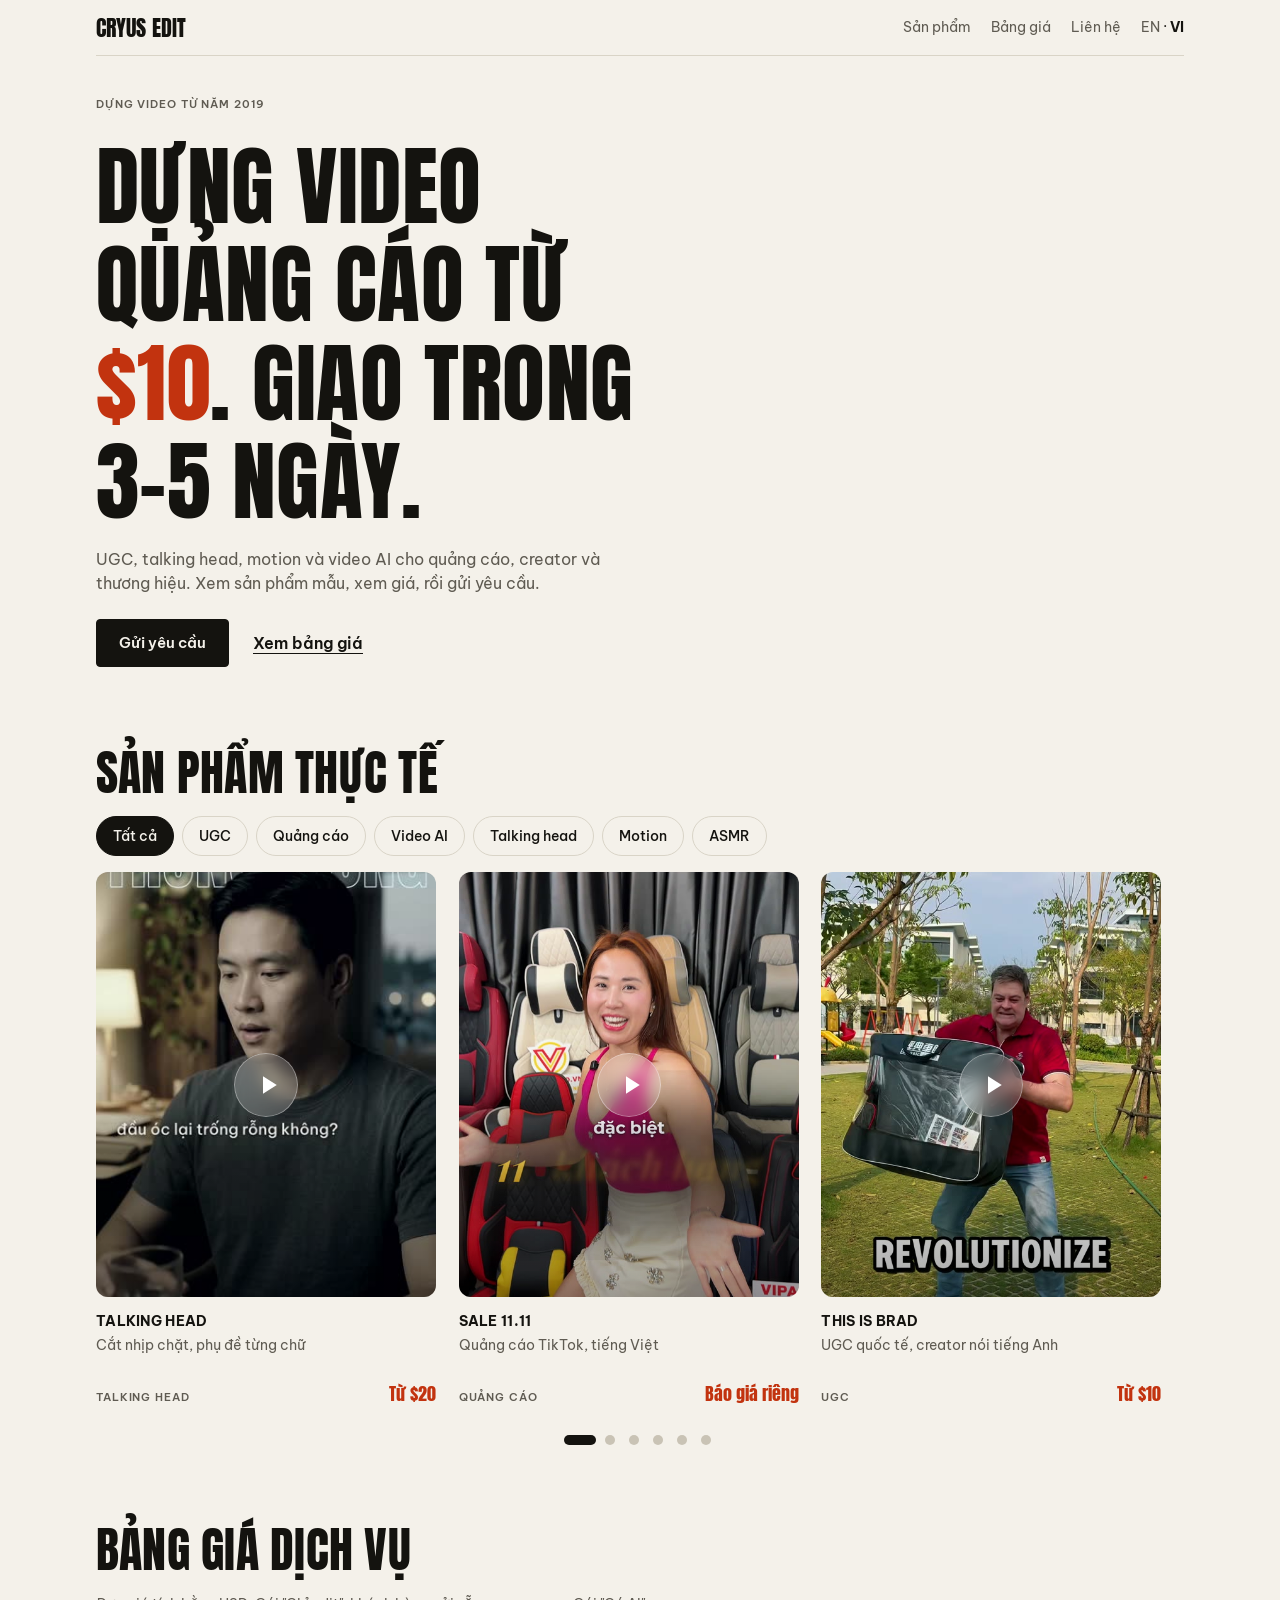
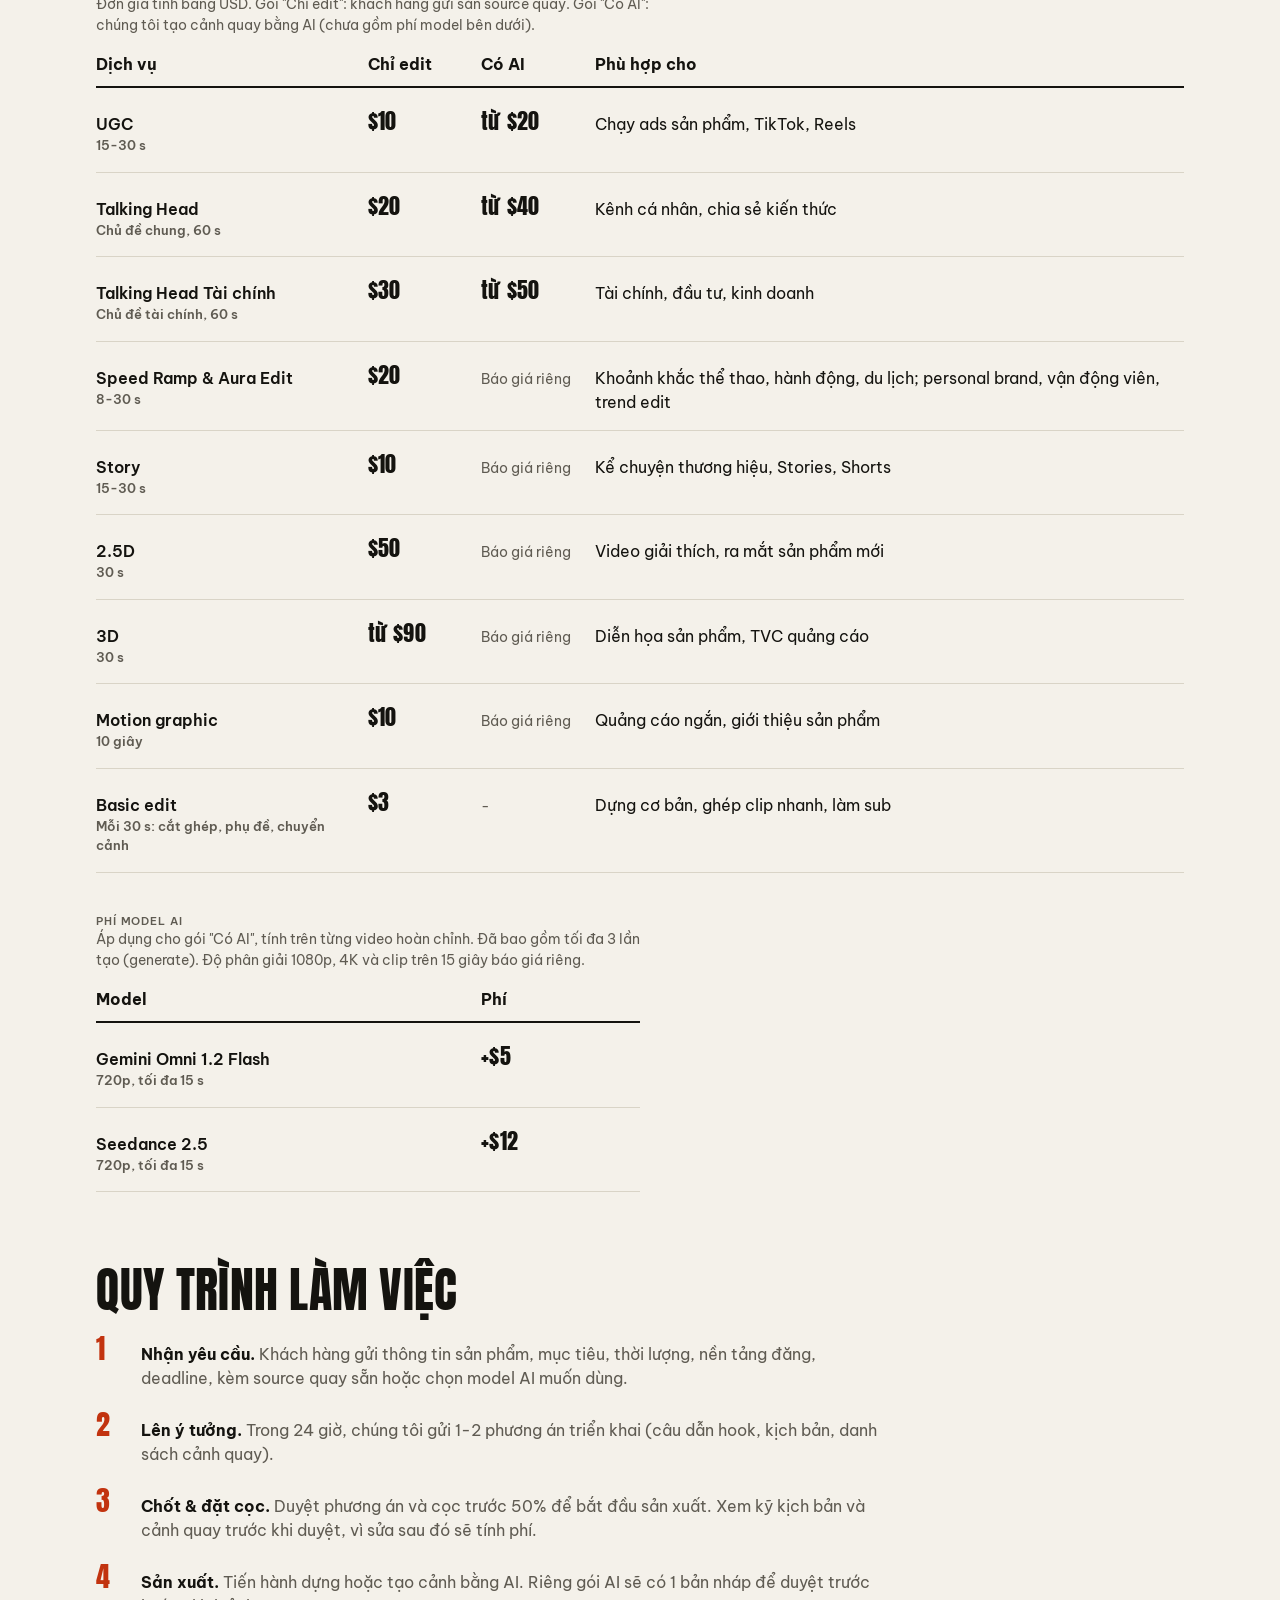
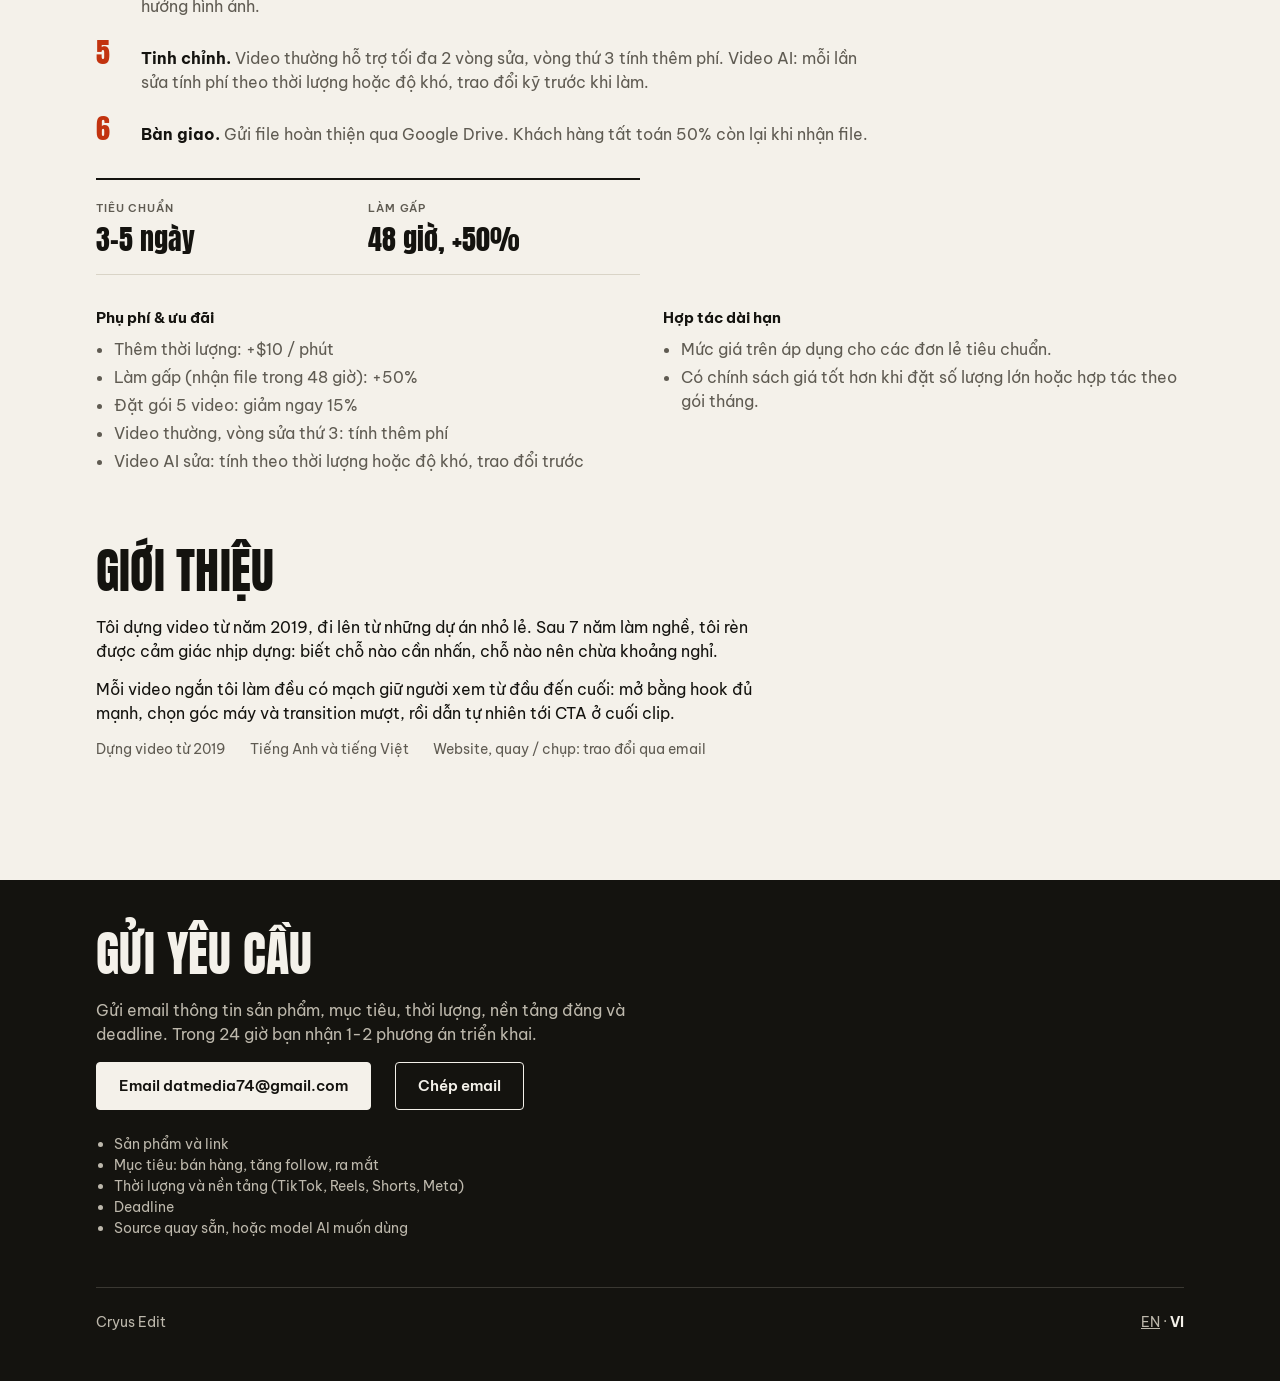
==== commit 5f8e3c7b: "Samples: rail with 3 per page (2 on phones), dot pager, 4:5 posters, glass play button" ====
--- a/vi/index.html
+++ b/vi/index.html
@@ -18,7 +18,7 @@
 <link rel="preconnect" href="https://fonts.googleapis.com">
 <link rel="preconnect" href="https://fonts.gstatic.com" crossorigin>
 <link href="https://fonts.googleapis.com/css2?family=Anton&family=Be+Vietnam+Pro:wght@400;500;600&display=swap" rel="stylesheet">
-<link rel="stylesheet" href="../site.css?v=6">
+<link rel="stylesheet" href="../site.css?v=7">
 </head>
 <body>
 <main>
@@ -53,7 +53,7 @@
       <button class="chip" type="button" data-cat="motion" aria-pressed="false">Motion</button>
       <button class="chip" type="button" data-cat="asmr" aria-pressed="false">ASMR</button>
     </div>
-    <ul class="grid" id="samples">
+    <ul class="rail" id="samples">
 <!-- samples -->
       <li class="card" data-cat="talking">
         <button class="play" type="button" data-yt="GtFTswekX6A" aria-label="Phát Talking head"><img src="../posters/talking-head.jpg" alt="" width="540" height="960" loading="lazy"></button>
@@ -128,7 +128,7 @@
         <h3>ASMR đen be</h3><p>Chỉ có tiếng sản phẩm</p><div class="meta"><span class="caps">ASMR</span><b>Báo giá riêng</b></div>
       </li><!-- /samples -->
     </ul>
-    <button class="btn ghost more" id="more" type="button" hidden>Xem tất cả sản phẩm</button>
+    <nav class="dots" id="dots" aria-label="Trang mẫu"></nav>
   </section>
 
   <section id="prices" aria-labelledby="prices-title">
@@ -223,6 +223,6 @@
     <footer><span>Cryus Edit</span><span><a href="../" hreflang="en">EN</a> · <strong>VI</strong></span></footer>
   </div>
 </section>
-<script src="../site.js?v=6"></script>
+<script src="../site.js?v=7"></script>
 </body>
 </html>
--- a/site.css
+++ b/site.css
@@ -50,27 +50,31 @@
   .chip { flex: none; min-height: 40px; padding: 0 16px; border: 1px solid var(--rule); border-radius: 999px; background: transparent; color: var(--ink); font: 500 14px var(--text); cursor: pointer; transition: background 120ms ease-out, color 120ms ease-out, border-color 120ms ease-out; }
   .chip[aria-pressed="true"] { background: var(--ink); border-color: var(--ink); color: var(--paper); }
   /* Cards on the 48-column grid: --cell = content width / 48; gaps are whole cells. */
-  /* phone: 2 cards of 23 cells + 2-cell gutter = 48. desktop: 4 modules of 12 cells (11 card + 1 gutter). */
-  .grid { --span: 23; --text: 138px; display: grid; grid-template-columns: repeat(2, calc(var(--cell) * var(--span))); gap: calc(var(--cell) * 3) calc(var(--cell) * 2); list-style: none; margin: 0; padding: 0; }
-  @media (min-width: 720px) { .grid { --span: 11; --text: 116px; grid-template-columns: repeat(4, calc(var(--cell) * var(--span))); gap: calc(var(--cell) * 2) var(--cell); } }
-  /* card height rounded up to whole cells: poster (9:16) + the text block */
-  .grid .card { height: round(up, calc(var(--cell) * var(--span) * 16 / 9 + var(--text)), var(--cell)); }
-  .card { display: flex; flex-direction: column; background: #FBF9F4; border: 1px solid var(--rule); border-radius: 8px; overflow: hidden; transition: transform 200ms var(--ease), box-shadow 200ms var(--ease); }
-  @media (hover: hover) { .card:hover { transform: translateY(-3px); box-shadow: 0 10px 24px -14px rgba(20, 19, 15, .35); } }
-  .play { flex: none; position: relative; display: block; width: 100%; padding: 0; border: 0; overflow: hidden; background: #000; cursor: pointer; aspect-ratio: 9 / 16; }
-  .play img { display: block; width: 100%; height: 100%; object-fit: cover; transition: transform 200ms var(--ease); }
-  .play:hover img { transform: scale(1.02); }
-  .play::after { content: ""; position: absolute; left: 50%; top: 50%; width: 52px; height: 52px; margin: -26px 0 0 -26px; border-radius: 50%; background: rgba(244, 241, 234, .92) url("data:image/svg+xml,%3Csvg xmlns='http://www.w3.org/2000/svg' viewBox='0 0 24 24'%3E%3Cpath fill='%2314130F' d='M8 5v14l11-7z'/%3E%3C/svg%3E") no-repeat 55% 50% / 22px; box-shadow: 0 4px 16px rgba(0, 0, 0, .3); transition: transform 150ms var(--ease); }
-  .play:hover::after { transform: scale(1.08); }
-  /* fixed text rows so every card's title, line and price sit on the same lines */
-  .card h3 { margin: 0; padding: 12px 12px 0; font-size: 15px; font-weight: 600; line-height: 20px; height: 32px; white-space: nowrap; overflow: hidden; text-overflow: ellipsis; box-sizing: border-box; }
-  .card p { margin: 0; padding: 4px 12px 0; font-size: 13px; line-height: 18px; height: 36px; color: var(--muted); display: -webkit-box; -webkit-line-clamp: 2; -webkit-box-orient: vertical; overflow: hidden; box-sizing: content-box; }
-  .meta { display: flex; align-items: baseline; justify-content: space-between; gap: 8px; margin-top: auto; padding: 12px; font-variant-numeric: tabular-nums; }
-  .meta b { font-family: var(--display); font-weight: 400; font-size: 17px; line-height: 20px; color: var(--accent); white-space: nowrap; }
-  .meta .caps { line-height: 20px; min-width: 0; white-space: nowrap; overflow: hidden; text-overflow: ellipsis; }
-  /* narrow cards: category above the price, so neither wraps */
-  @media (max-width: 719px) { .meta { flex-direction: column; align-items: flex-start; gap: 2px; } .meta .caps { line-height: 16px; max-width: 100%; } }
-  .more { margin-top: 24px; }
+  /* Sample rail: pages of 3 (desktop) or 2 (phone) cards, swipe or tap a dot.
+     desktop: 3 modules of 16 cells (15 card + 1 gutter) = one 48-cell page; phone: 23 + 2 gutter. */
+  .rail { --span: 23; --gap: 2; position: relative; display: grid; grid-auto-flow: column; grid-auto-columns: calc(var(--cell) * var(--span)); column-gap: calc(var(--cell) * var(--gap)); overflow-x: auto; scroll-snap-type: x mandatory; scroll-behavior: smooth; overscroll-behavior-x: contain; scrollbar-width: none; list-style: none; margin: 0; padding: 0; }
+  .rail::-webkit-scrollbar { display: none; }
+  @media (min-width: 720px) { .rail { --span: 15; --gap: 1; } }
+  .card { display: flex; flex-direction: column; scroll-snap-align: start; min-width: 0; }
+  .play { flex: none; position: relative; display: block; width: 100%; padding: 0; border: 0; border-radius: 12px; overflow: hidden; background: #000; cursor: pointer; aspect-ratio: 4 / 5; }
+  .play img { display: block; width: 100%; height: 100%; object-fit: cover; transition: transform 400ms var(--ease); }
+  .play:hover img { transform: scale(1.03); }
+  .play::before { content: ""; position: absolute; inset: 0; background: linear-gradient(180deg, transparent 55%, rgba(0, 0, 0, .35)); }
+  .play::after { content: ""; position: absolute; left: 50%; top: 50%; width: 64px; height: 64px; margin: -32px 0 0 -32px; border-radius: 50%; background: rgba(255, 255, 255, .2) url("data:image/svg+xml,%3Csvg xmlns='http://www.w3.org/2000/svg' viewBox='0 0 24 24'%3E%3Cpath fill='%23fff' d='M8 5v14l11-7z'/%3E%3C/svg%3E") no-repeat 56% 50% / 30px; -webkit-backdrop-filter: blur(8px); backdrop-filter: blur(8px); box-shadow: inset 0 0 0 1px rgba(255, 255, 255, .35); transition: transform 150ms var(--ease), background-color 150ms var(--ease); }
+  .play:hover::after { transform: scale(1.08); background-color: rgba(255, 255, 255, .3); }
+  /* text under the poster: name, one line of what it is, category + price on a shared bottom line */
+  .card h3 { margin: 14px 0 0; font-size: 14px; font-weight: 700; line-height: 20px; letter-spacing: .02em; text-transform: uppercase; white-space: nowrap; overflow: hidden; text-overflow: ellipsis; }
+  .card p { margin: 4px 0 0; font-size: 14px; line-height: 20px; height: 40px; color: var(--muted); display: -webkit-box; -webkit-line-clamp: 2; -webkit-box-orient: vertical; overflow: hidden; }
+  .meta { display: flex; align-items: baseline; justify-content: space-between; gap: 8px; margin-top: 8px; font-variant-numeric: tabular-nums; }
+  .meta b { font-family: var(--display); font-weight: 400; font-size: 18px; line-height: 22px; color: var(--accent); white-space: nowrap; }
+  .meta .caps { line-height: 22px; min-width: 0; white-space: nowrap; overflow: hidden; text-overflow: ellipsis; }
+  @media (max-width: 719px) { .play::after { width: 48px; height: 48px; margin: -24px 0 0 -24px; background-size: 22px; } .meta { flex-direction: column; align-items: flex-start; gap: 0; } .card p { font-size: 13px; line-height: 18px; height: 36px; } }
+  .dots { display: flex; justify-content: center; flex-wrap: wrap; margin-top: 20px; }
+  .dots button { min-width: 24px; height: 24px; padding: 0 2px; border: 0; background: none; cursor: pointer; }
+  .dots button::before { content: ""; display: block; width: 10px; height: 10px; margin: auto; border-radius: 5px; background: #C9C3B5; transition: width 250ms var(--ease), background-color 250ms var(--ease); }
+  .dots button[aria-current="true"]::before { width: 32px; background: var(--ink); }
+  .dots button:hover::before { background: var(--muted); }
+  .dots button[aria-current="true"]:hover::before { background: var(--ink); }
 
   /* Lightbox */
   .lightbox { position: fixed; inset: 0; z-index: 50; display: grid; place-items: center; padding: 16px; background: rgba(20, 19, 15, .92); animation: fade 200ms var(--ease); }
